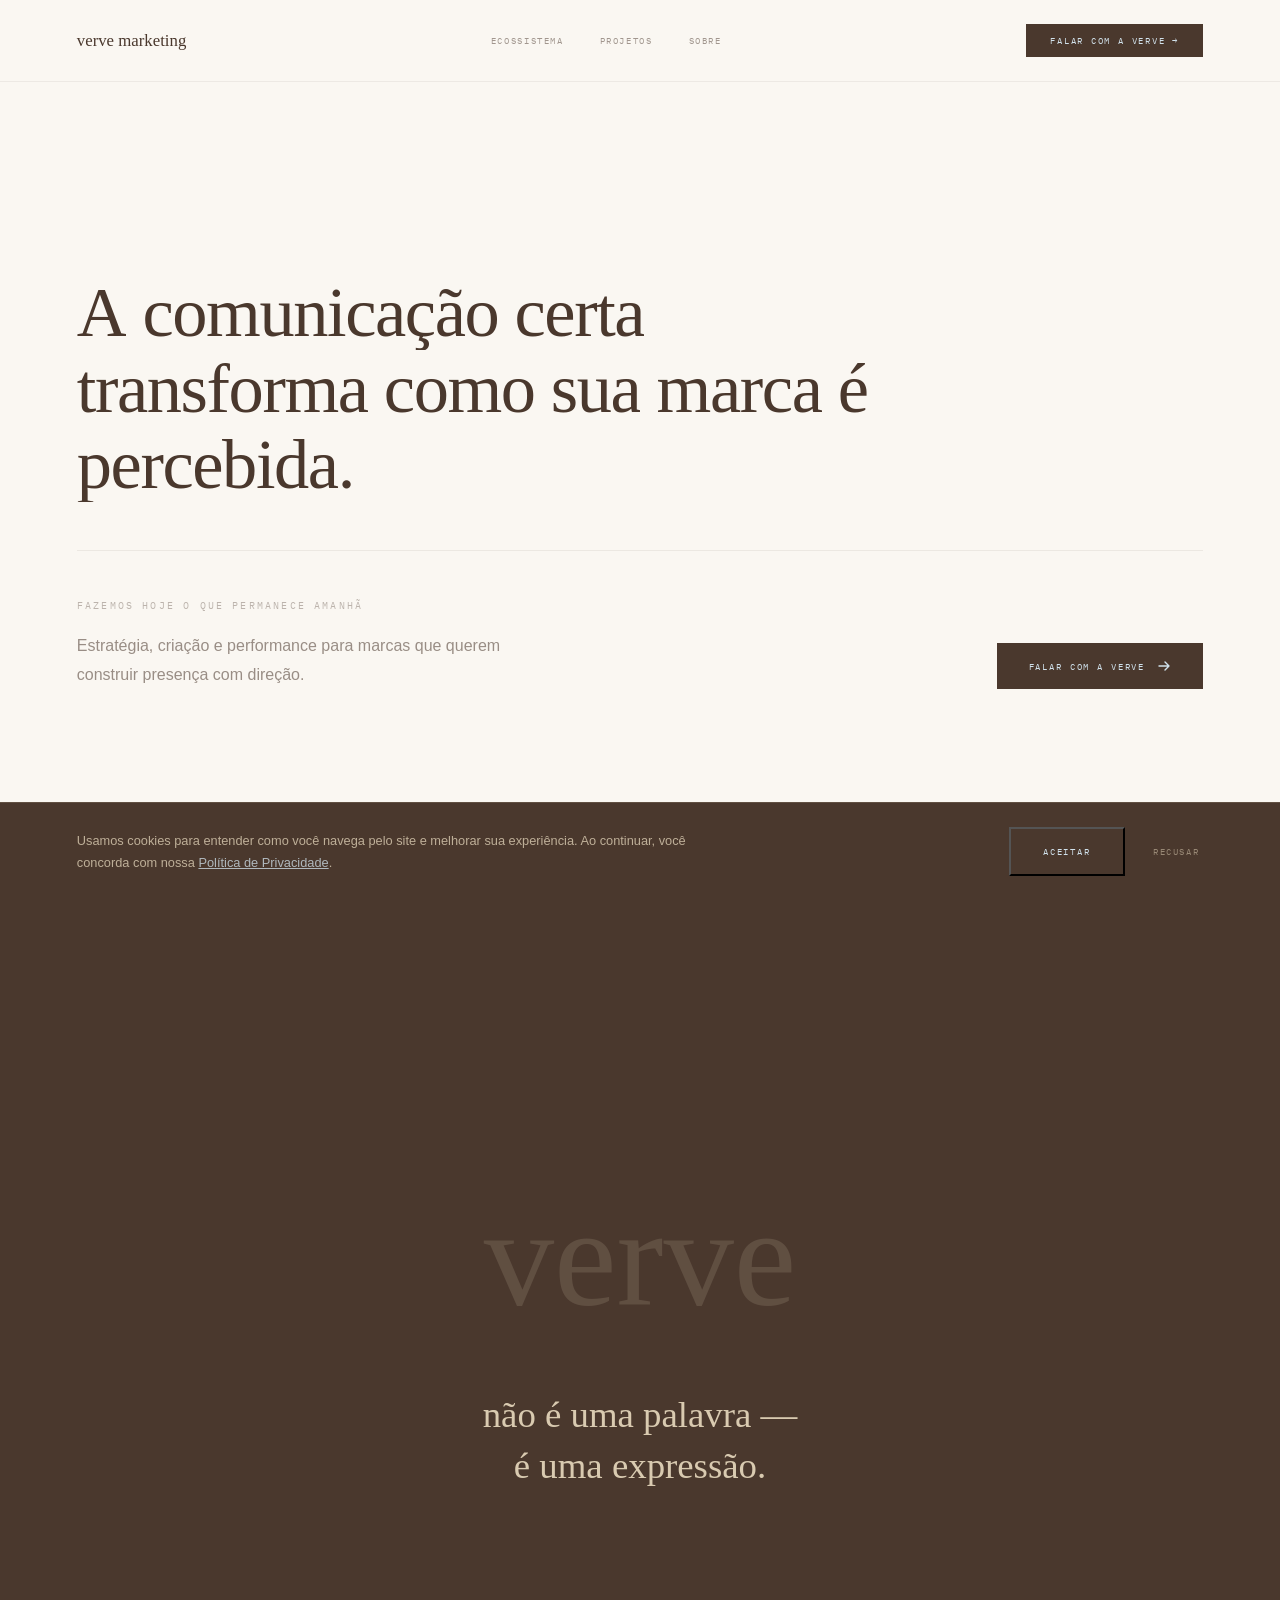
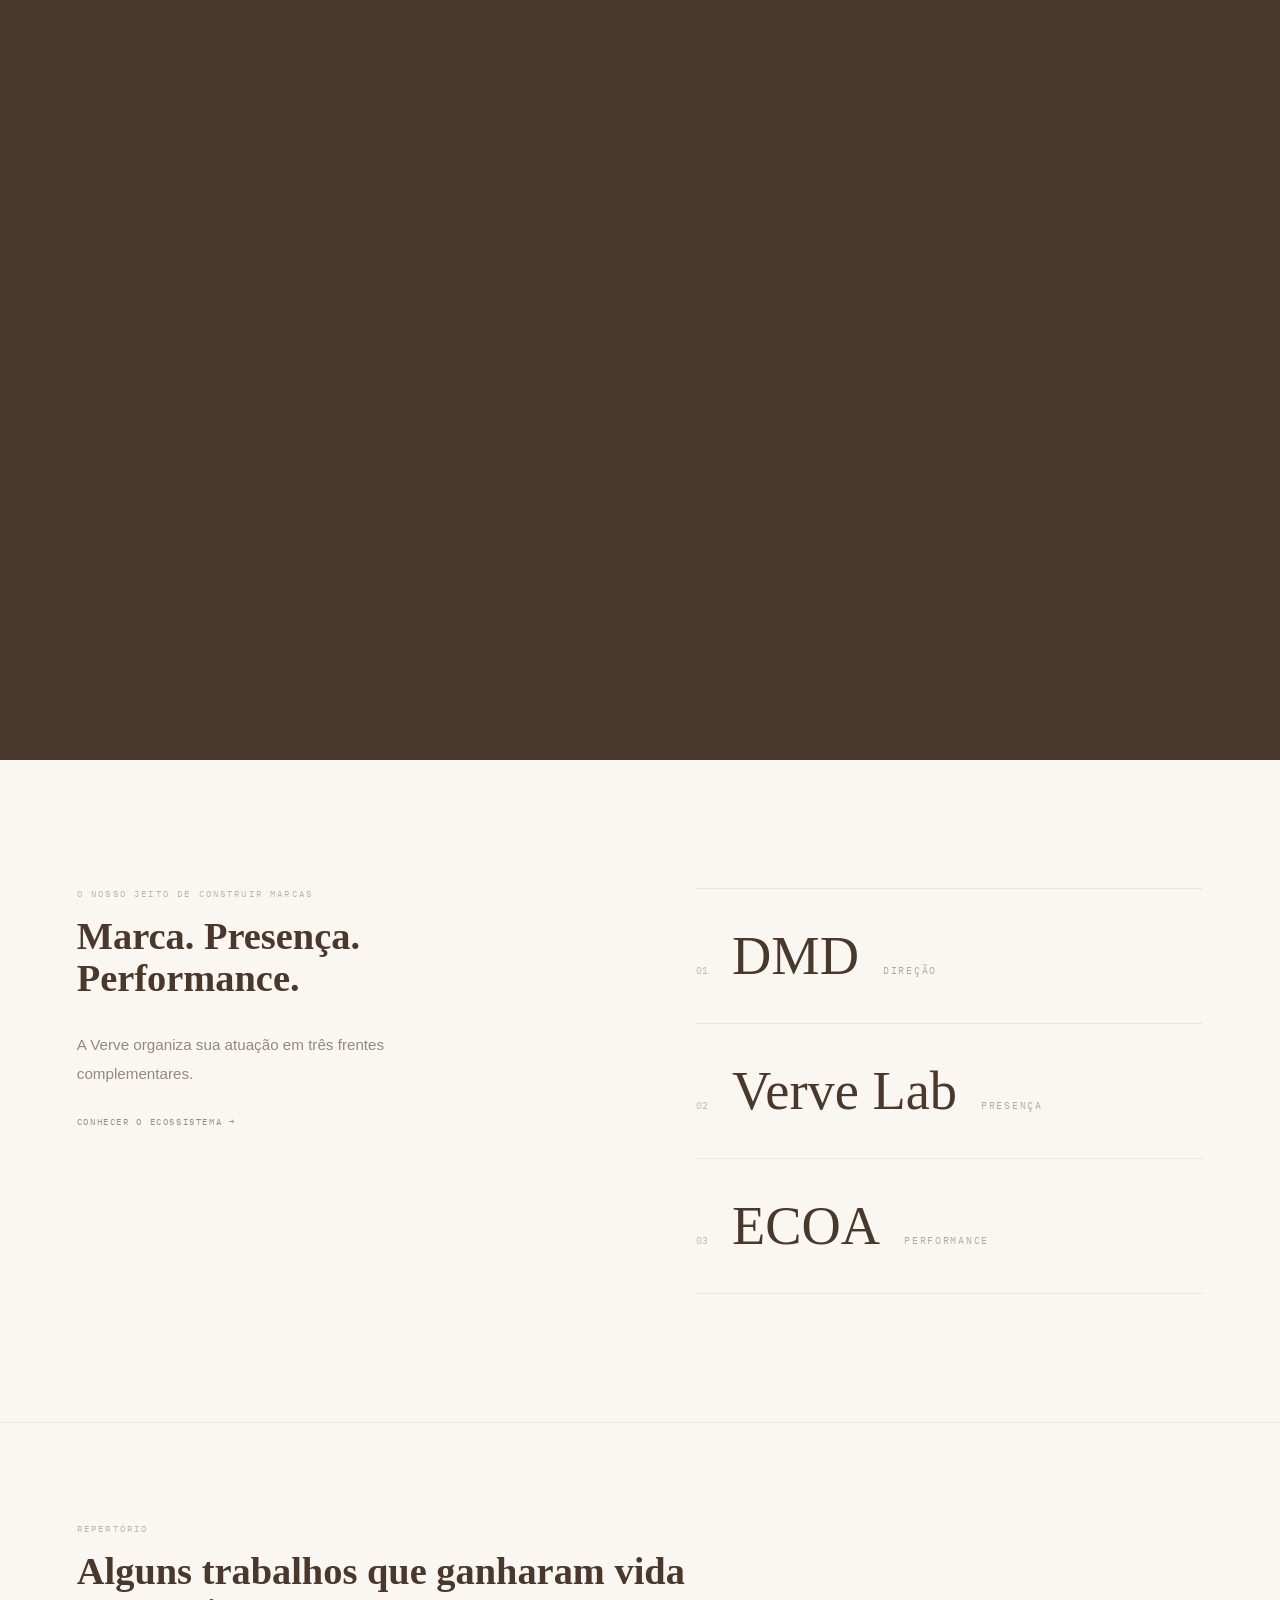
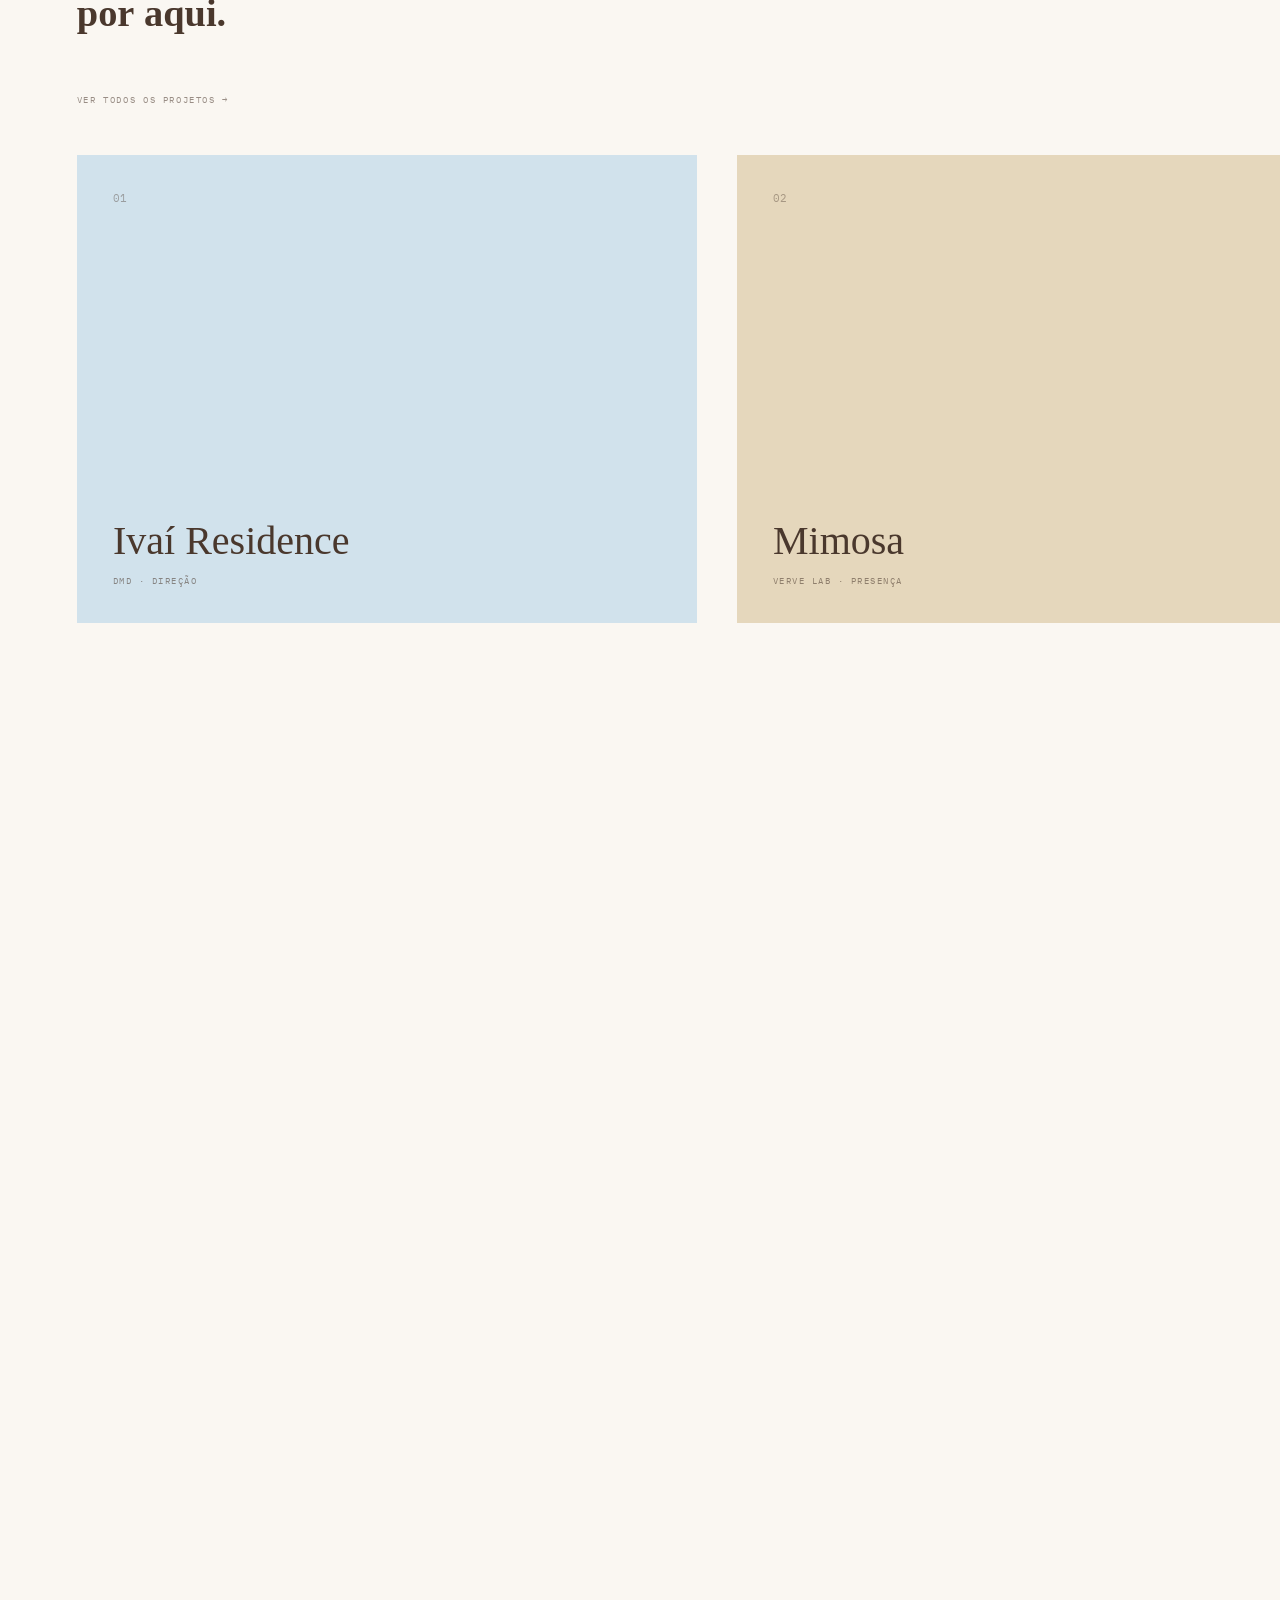
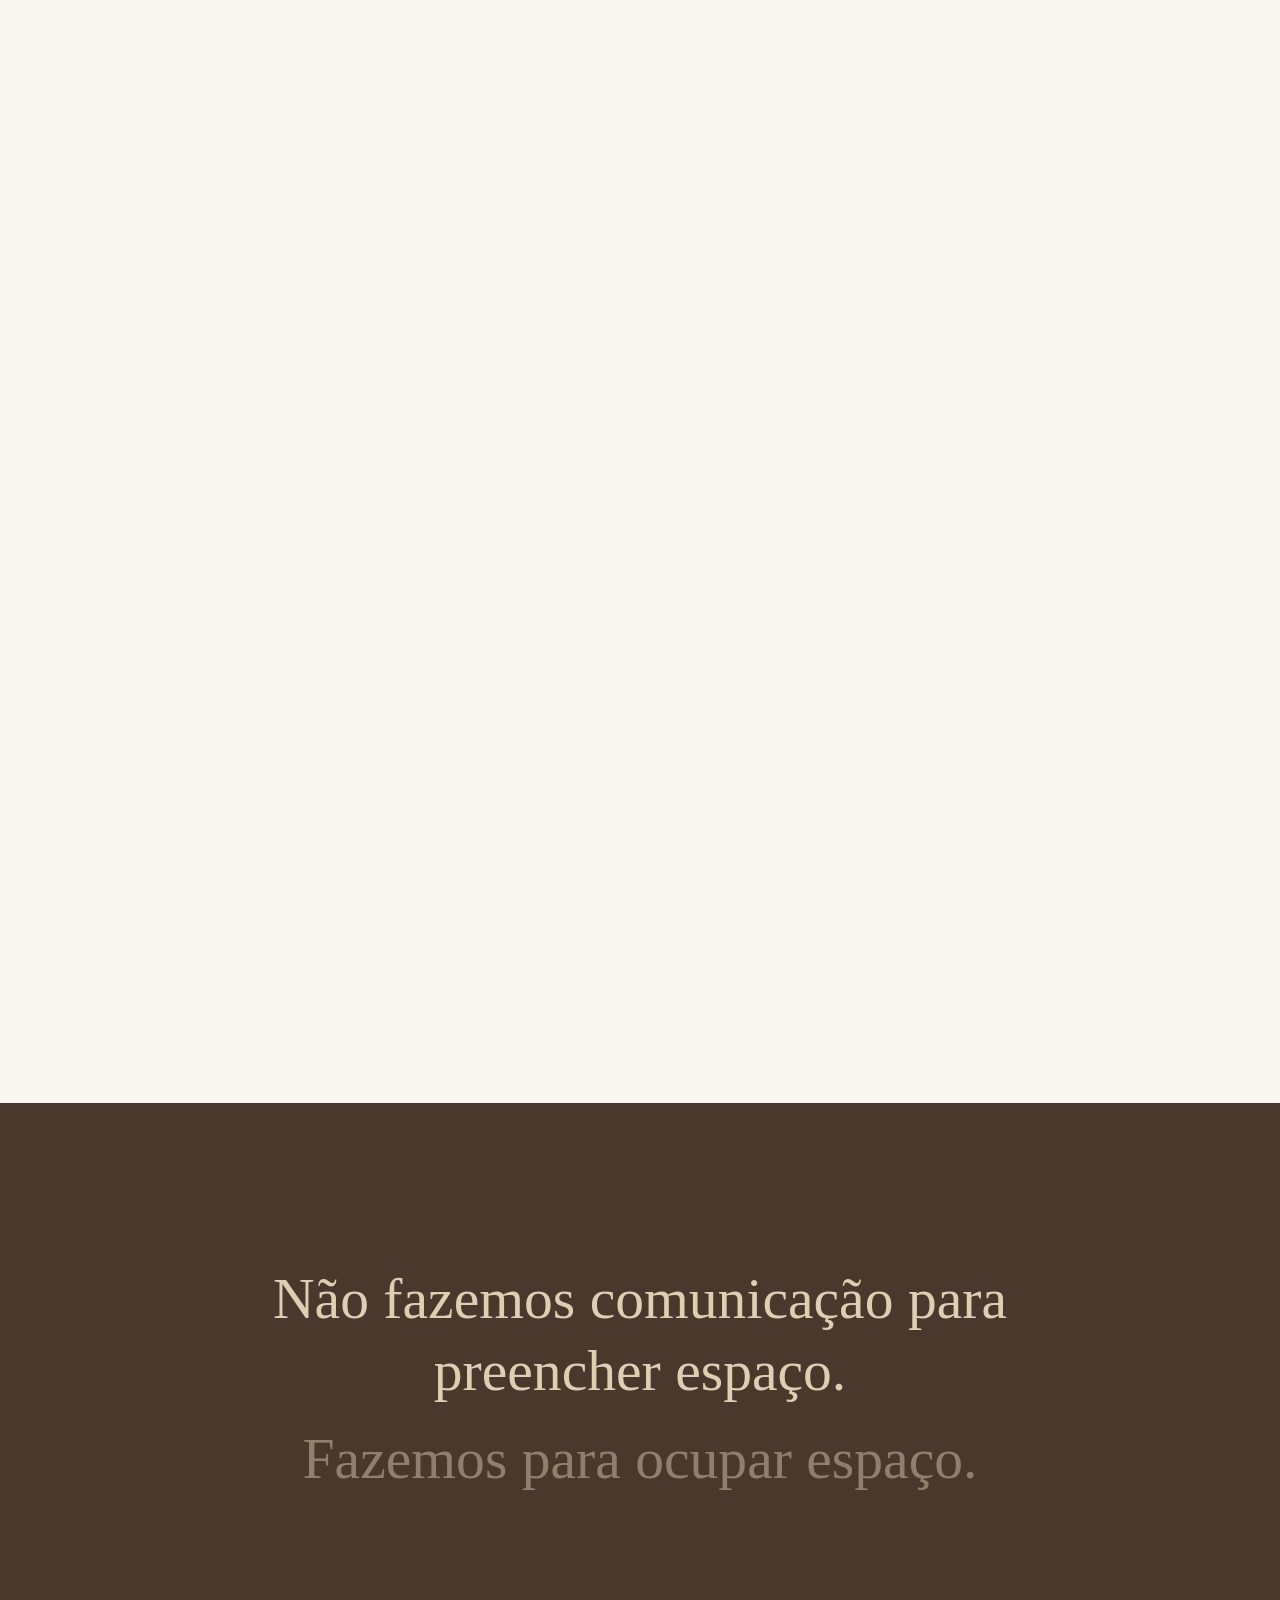
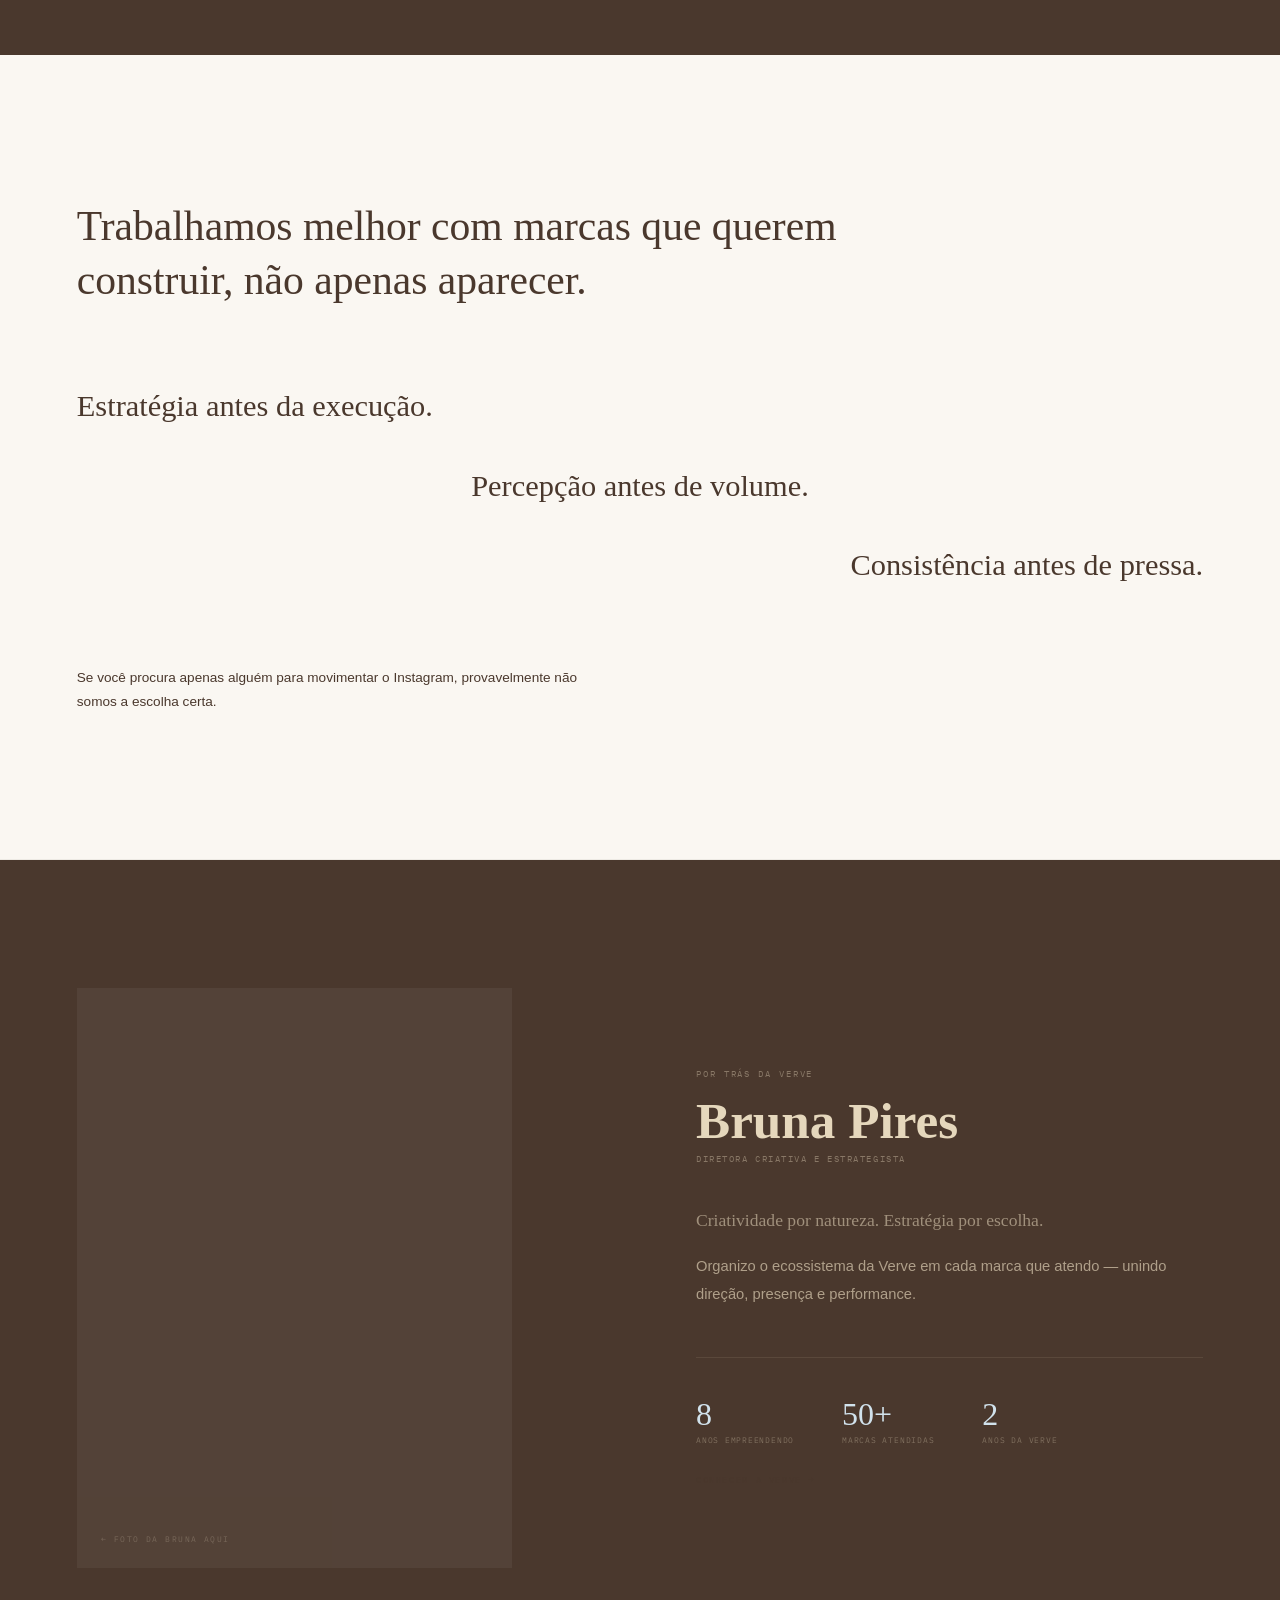
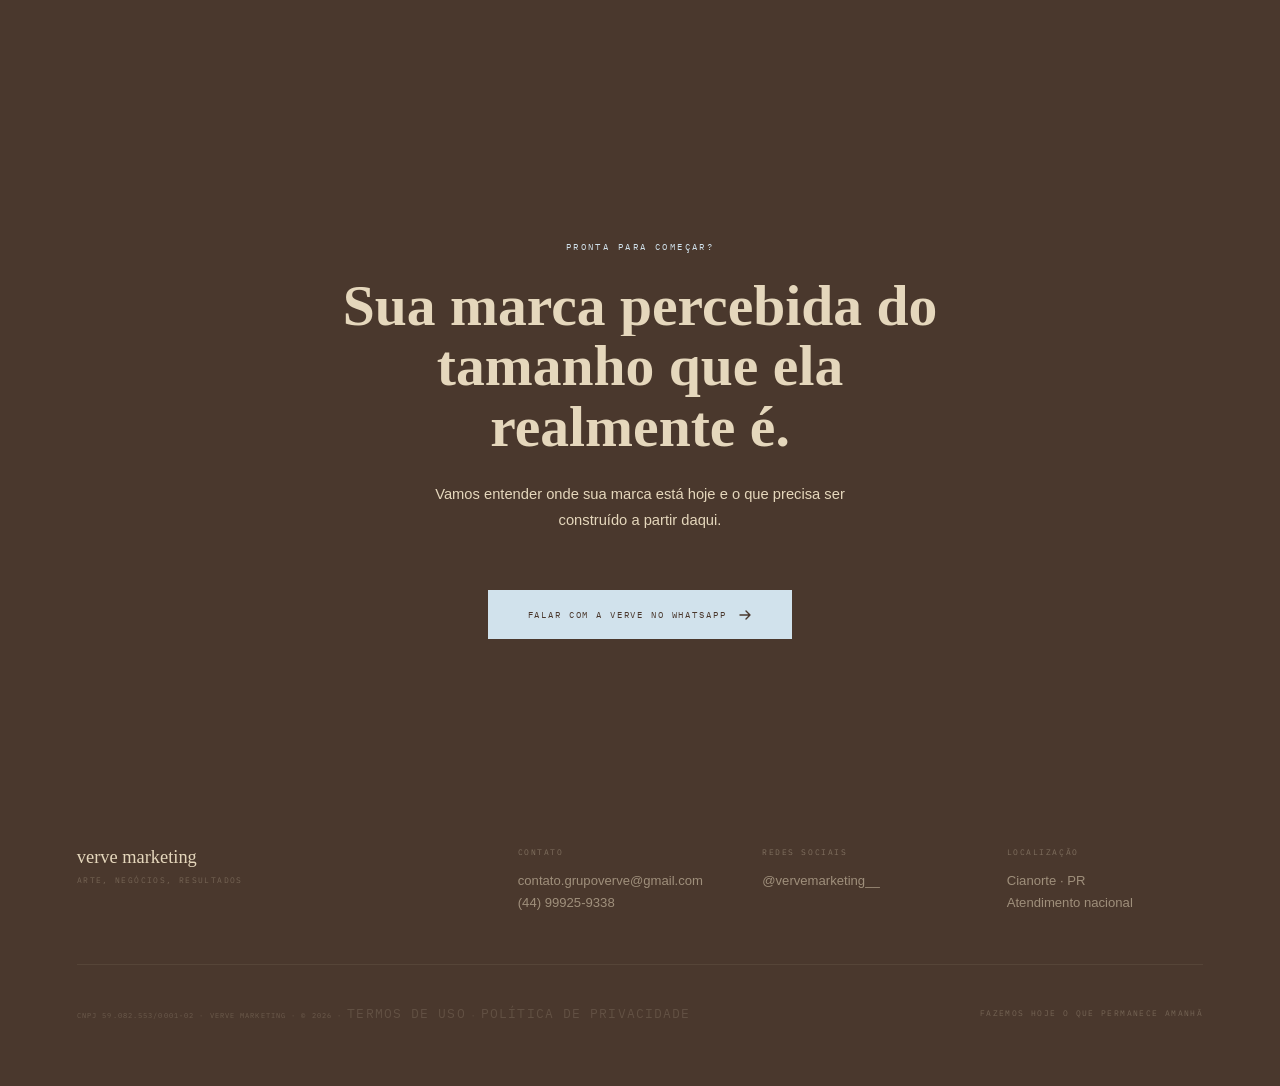
==== index.html @ edb1990b "Reestrutura o site em 4 páginas com experiência mais boutique e dinâmica Divide o site em Home, Ecos" ====
<!DOCTYPE html>
<html lang="pt-BR">
<head>
<!-- Google Tag Manager: carregado por consent.js somente após aceite de cookies (LGPD) -->
<meta charset="UTF-8">
<meta name="viewport" content="width=device-width, initial-scale=1.0">
<title>Verve Marketing</title>
<link href="https://fonts.googleapis.com/css2?family=IBM+Plex+Mono:wght@300;400;500&display=swap" rel="stylesheet">
<link href="https://api.fontshare.com/v2/css?f[]=satoshi@300,400,500,700&display=swap" rel="stylesheet">
<link href="style.css" rel="stylesheet">
</head>
<body>
<!-- Google Tag Manager (noscript) -->
<noscript><iframe src="https://www.googletagmanager.com/ns.html?id=GTM-P6P5BT8S"
height="0" width="0" style="display:none;visibility:hidden"></iframe></noscript>
<!-- End Google Tag Manager (noscript) -->

<!-- NAV -->
<nav>
  <a href="index.html" class="nav-marca">verve marketing</a>
  <div class="nav-links ibm">
    <a href="ecossistema.html" class="nav-link">Ecossistema</a>
    <a href="projetos.html" class="nav-link">Projetos</a>
    <a href="sobre.html" class="nav-link">Sobre</a>
  </div>
  <a href="https://wa.me/5544999259338" class="nav-cta ibm" target="_blank">Falar com a Verve →</a>
  <button class="nav-toggle" aria-label="Abrir menu" onclick="toggleNav()"><span></span><span></span><span></span></button>
</nav>
<div class="nav-mobile" id="navMobile">
  <a href="index.html" class="nav-mobile-link qa" style="opacity:1">Verve</a>
  <a href="ecossistema.html" class="nav-mobile-link qa">Ecossistema</a>
  <a href="projetos.html" class="nav-mobile-link qa">Projetos</a>
  <a href="sobre.html" class="nav-mobile-link qa">Sobre</a>
  <a href="https://wa.me/5544999259338" class="btn ibm" target="_blank">Falar com a Verve</a>
</div>

<!-- HERO -->
<section class="hero">
  <h1 class="hero-headline qa split-reveal">A comunicação certa transforma como sua marca é percebida.</h1>
  <div class="hero-bottom">
    <div class="reveal">
      <p class="hero-tagline ibm">Fazemos hoje o que permanece amanhã</p>
      <p class="hero-sub">Estratégia, criação e performance para marcas que querem construir presença com direção.</p>
    </div>
    <div class="hero-actions reveal">
      <a href="https://wa.me/5544999259338" class="btn ibm" target="_blank">
        Falar com a Verve
        <svg width="14" height="14" viewBox="0 0 14 14" fill="none"><path d="M2 7h10M8 3l4 4-4 4" stroke="currentColor" stroke-width="1.4" stroke-linecap="round" stroke-linejoin="round"/></svg>
      </a>
    </div>
  </div>
</section>

<!-- MANIFESTO -->
<section class="manifesto-scroll" id="manifestoScroll">
  <div class="manifesto-sticky">
    <p class="manifesto-verve qa">verve</p>
    <div class="manifesto-fases">
      <p class="manifesto-fase ativa">não é uma palavra —<br>é uma expressão.</p>
      <p class="manifesto-fase">de vivacidade e movimento.</p>
      <p class="manifesto-fase">de intenção e percepção.</p>
      <p class="manifesto-fase">é isso que trazemos para cada marca que atendemos.</p>
    </div>
  </div>
</section>

<!-- ECOSSISTEMA (resumido, interativo) -->
<section class="verve" id="ecossistema">
  <div class="reveal">
    <p class="sec-eyebrow ibm">O nosso jeito de construir marcas</p>
    <h2 class="sec-titulo qa split-reveal">Marca. Presença. Performance.</h2>
    <p class="verve-frase">A Verve organiza sua atuação em três frentes complementares.</p>
    <a href="ecossistema.html" class="link-mais ibm">Conhecer o ecossistema →</a>
  </div>

  <div class="eco-grande reveal-stagger">
    <a href="ecossistema.html#dmd" class="eco-grande-item">
      <span class="eco-grande-top">
        <span class="eco-grande-n ibm">01</span>
        <span class="eco-grande-nome qa">DMD</span>
        <span class="eco-grande-conceito ibm">Direção</span>
      </span>
      <p class="eco-grande-desc">Define a direção da marca.</p>
    </a>
    <a href="ecossistema.html#lab" class="eco-grande-item">
      <span class="eco-grande-top">
        <span class="eco-grande-n ibm">02</span>
        <span class="eco-grande-nome qa">Verve Lab</span>
        <span class="eco-grande-conceito ibm">Presença</span>
      </span>
      <p class="eco-grande-desc">Mantém a comunicação em movimento.</p>
    </a>
    <a href="ecossistema.html#ecoa" class="eco-grande-item">
      <span class="eco-grande-top">
        <span class="eco-grande-n ibm">03</span>
        <span class="eco-grande-nome qa">ECOA</span>
        <span class="eco-grande-conceito ibm">Performance</span>
      </span>
      <p class="eco-grande-desc">Transforma oferta em comunicação e performance.</p>
    </a>
  </div>
</section>

<!-- PROJETOS SELECIONADOS -->
<section class="projetos-hscroll" id="projetosHscroll">
  <div class="projetos-hsticky">
    <div class="projetos-hlabel reveal">
      <p class="sec-eyebrow ibm">Repertório</p>
      <h2 class="sec-titulo qa split-reveal">Alguns trabalhos que ganharam vida por aqui.</h2>
      <a href="projetos.html" class="link-mais ibm">Ver todos os projetos →</a>
    </div>
    <div class="projetos-htrack" id="projetosHtrack">
      <a href="projetos.html#ivai" class="projetos-hpanel" style="background:var(--azul)">
        <span class="projetos-hnum ibm">01</span>
        <span class="projetos-hnome qa">Ivaí Residence</span>
        <span class="projetos-hlinha ibm">DMD · Direção</span>
      </a>
      <a href="projetos.html#mimosa" class="projetos-hpanel" style="background:var(--bege)">
        <span class="projetos-hnum ibm">02</span>
        <span class="projetos-hnome qa">Mimosa</span>
        <span class="projetos-hlinha ibm">Verve Lab · Presença</span>
      </a>
      <a href="projetos.html#milani" class="projetos-hpanel" style="background:var(--azul)">
        <span class="projetos-hnum ibm">03</span>
        <span class="projetos-hnome qa">Milani &amp; Moro</span>
        <span class="projetos-hlinha ibm">ECOA · Performance</span>
      </a>
    </div>
  </div>
</section>

<!-- QUEBRA DE RITMO -->
<section class="quebra">
  <p class="quebra-linha forte qa split-reveal">Não fazemos comunicação para preencher espaço.</p>
  <p class="quebra-linha fraca qa reveal" style="transition-delay:0.35s">Fazemos para ocupar espaço.</p>
</section>

<!-- PARA QUEM É -->
<section class="paraquem-editorial">
  <p class="paraquem-principal qa split-reveal">Trabalhamos melhor com marcas que querem construir, não apenas aparecer.</p>
  <div class="paraquem-pensamentos reveal-stagger">
    <p class="paraquem-pensamento">Estratégia antes da execução.</p>
    <p class="paraquem-pensamento">Percepção antes de volume.</p>
    <p class="paraquem-pensamento">Consistência antes de pressa.</p>
  </div>
  <p class="paraquem-ressalva reveal">Se você procura apenas alguém para movimentar o Instagram, provavelmente não somos a escolha certa.</p>
</section>

<!-- SOBRE (teaser) -->
<section class="bruna" id="sobre">
  <div class="bruna-img reveal">
    <!-- Substitua por: <img src="foto-bruna.jpg" style="width:100%;height:100%;object-fit:cover;display:block"> -->
    <div class="bruna-img-inner">
      <p class="bruna-img-label ibm">← foto da Bruna aqui</p>
    </div>
  </div>
  <div class="reveal">
    <p class="bruna-eyebrow ibm">Por trás da Verve</p>
    <h2 class="bruna-nome qa">Bruna Pires</h2>
    <p class="bruna-cargo ibm">Diretora criativa e estrategista</p>
    <div class="bruna-texto">
      <p class="qa" style="font-size:1.1rem;opacity:0.85;margin-bottom:1rem">Criatividade por natureza. Estratégia por escolha.</p>
      <p>Organizo o ecossistema da Verve em cada marca que atendo — unindo direção, presença e performance.</p>
    </div>
    <div class="bruna-stats">
      <div><p class="stat-n qa">8</p><p class="stat-l ibm">anos empreendendo</p></div>
      <div><p class="stat-n qa">50+</p><p class="stat-l ibm">marcas atendidas</p></div>
      <div><p class="stat-n qa">2</p><p class="stat-l ibm">anos da Verve</p></div>
    </div>
    <a href="sobre.html" class="link-mais ibm">Conhecer a Verve →</a>
  </div>
</section>

<!-- CTA -->
<section class="cta">
  <p class="cta-eyebrow ibm reveal">Pronta para começar?</p>
  <h2 class="cta-titulo qa split-reveal">Sua marca percebida do tamanho que ela realmente é.</h2>
  <p class="cta-sub reveal">Vamos entender onde sua marca está hoje e o que precisa ser construído a partir daqui.</p>
  <a href="https://wa.me/5544999259338" class="btn-light ibm reveal" target="_blank">
    Falar com a Verve no WhatsApp
    <svg width="14" height="14" viewBox="0 0 14 14" fill="none"><path d="M2 7h10M8 3l4 4-4 4" stroke="currentColor" stroke-width="1.4" stroke-linecap="round" stroke-linejoin="round"/></svg>
  </a>
</section>

<!-- FOOTER -->
<footer>
  <div class="footer-top">
    <div>
      <p class="footer-marca-nome qa">verve marketing</p>
      <p class="footer-tagline ibm">Arte, negócios, resultados</p>
    </div>
    <div>
      <p class="footer-col-titulo ibm">Contato</p>
      <a href="mailto:contato.grupoverve@gmail.com" class="footer-link">contato.grupoverve@gmail.com</a>
      <a href="https://wa.me/5544999259338" class="footer-link" target="_blank">(44) 99925-9338</a>
    </div>
    <div>
      <p class="footer-col-titulo ibm">Redes sociais</p>
      <a href="https://instagram.com/vervemarketing__" class="footer-link" target="_blank">@vervemarketing__</a>
    </div>
    <div>
      <p class="footer-col-titulo ibm">Localização</p>
      <p class="footer-link" style="cursor:default">Cianorte · PR</p>
      <p class="footer-link" style="cursor:default">Atendimento nacional</p>
    </div>
  </div>
  <div class="footer-bottom">
    <p class="footer-cnpj ibm">CNPJ 59.082.553/0001-02 · Verve Marketing · © 2026 · <a href="termos.html" class="footer-link" style="display:inline;opacity:0.7">Termos de Uso</a> · <a href="privacidade.html" class="footer-link" style="display:inline;opacity:0.7">Política de Privacidade</a></p>
    <p class="footer-tagline ibm">Fazemos hoje o que permanece amanhã</p>
  </div>
</footer>

<!-- LGPD: banner de cookies -->
<div class="cookie-bar" id="cookieBar">
  <p class="cookie-texto">Usamos cookies para entender como você navega pelo site e melhorar sua experiência. Ao continuar, você concorda com nossa <a href="privacidade.html">Política de Privacidade</a>.</p>
  <div class="cookie-acoes">
    <button class="btn ibm" onclick="verveAceitarCookies()">Aceitar</button>
    <button class="cookie-recusar ibm" onclick="verveRecusarCookies()">Recusar</button>
  </div>
</div>

<script src="main.js"></script>
<script src="consent.js"></script>
</body>
</html>
---- style.css ----
@font-face {
  font-family: 'Qasbyne';
  src: url('Qasbyne.otf') format('opentype');
  font-weight: 400;
}

:root {
  --marrom: #4A382D;
  --vinho:  #550B18;
  --azul:   #D1E2EC;
  --bege:   #E5D7BC;
  --off:    #FAF7F2;
}

*, *::before, *::after { margin:0; padding:0; box-sizing:border-box; }
html { scroll-behavior:smooth; }
body { background:var(--off); font-family:'Satoshi',sans-serif; color:var(--marrom); overflow-x:hidden; }
.qa  { font-family:'Qasbyne','Georgia',serif; }
.ibm { font-family:'IBM Plex Mono',monospace; }

/* ── NAV ── */
nav {
  position:fixed; top:0; left:0; right:0; z-index:100;
  padding:1.5rem 6vw;
  display:flex; justify-content:space-between; align-items:center;
  background:rgba(250,247,242,0.96);
  backdrop-filter:blur(12px);
  border-bottom:1px solid rgba(74,56,45,0.07);
}
.nav-marca { font-family:'Qasbyne','Georgia',serif; font-size:1.05rem; color:var(--marrom); text-decoration:none; }
.nav-cta {
  font-family:'IBM Plex Mono',monospace; font-size:0.56rem;
  letter-spacing:0.2em; text-transform:uppercase;
  color:var(--azul); background:var(--marrom);
  padding:0.7rem 1.5rem; text-decoration:none; transition:opacity 0.2s;
}
.nav-cta:hover { opacity:0.85; }

/* ── NAV · LINKS PRINCIPAIS ── */
.nav-links { display:flex; align-items:center; gap:2.25rem; }
.nav-link {
  font-family:'IBM Plex Mono',monospace; font-size:0.56rem;
  letter-spacing:0.18em; text-transform:uppercase;
  color:var(--marrom); opacity:0.5; text-decoration:none;
  transition:opacity 0.2s;
}
.nav-link:hover, .nav-link.ativo { opacity:1; }

/* ── NAV · MENU MOBILE ── */
.nav-toggle {
  display:none; background:none; border:none; cursor:pointer;
  width:28px; height:20px; padding:0;
  flex-direction:column; justify-content:space-between;
}
.nav-toggle span { display:block; height:1.5px; width:100%; background:var(--marrom); transition:transform 0.3s ease, opacity 0.3s ease; }
.nav-toggle.aberto span:nth-child(1) { transform:translateY(9px) rotate(45deg); }
.nav-toggle.aberto span:nth-child(2) { opacity:0; }
.nav-toggle.aberto span:nth-child(3) { transform:translateY(-9px) rotate(-45deg); }

.nav-mobile {
  position:fixed; inset:0; z-index:150;
  background:var(--off);
  display:flex; flex-direction:column; justify-content:center;
  padding:0 6vw; gap:1.75rem;
  transform:translateY(-100%);
  transition:transform 0.4s ease;
}
.nav-mobile.aberto { transform:translateY(0); }
.nav-mobile-link {
  font-family:'Qasbyne','Georgia',serif; font-size:2rem;
  color:var(--marrom); text-decoration:none; opacity:0.85;
}
.nav-mobile-link:hover { opacity:1; }
.nav-mobile .btn { align-self:flex-start; margin-top:1rem; }

@media (prefers-reduced-motion: reduce) {
  .nav-mobile { transition:none; }
  .nav-toggle span { transition:none; }
}

/* ── LINK "SAIBA MAIS" ── */
.link-mais {
  display:inline-flex; align-items:center; gap:0.5rem;
  font-family:'IBM Plex Mono',monospace; font-size:0.56rem;
  letter-spacing:0.18em; text-transform:uppercase;
  color:var(--marrom); opacity:0.55; text-decoration:none;
  margin-top:1.75rem; transition:opacity 0.2s, transform 0.2s;
}
.link-mais:hover { opacity:1; transform:translateX(4px); }

/* ── MARQUEE (faixa de movimento contínuo) ── */
.marquee {
  overflow:hidden; white-space:nowrap;
  padding:1.35rem 0;
  border-bottom:1px solid rgba(74,56,45,0.07);
  background:var(--off);
}
.marquee-track {
  display:inline-flex; width:max-content;
  animation:marquee-scroll 28s linear infinite;
}
.marquee-track span {
  font-family:'IBM Plex Mono',monospace; font-size:0.66rem;
  letter-spacing:0.2em; text-transform:uppercase;
  color:var(--marrom); opacity:0.32;
  display:inline-flex; align-items:center; gap:1.75rem;
  padding:0 1.75rem;
}
.marquee-track span::after { content:'—'; opacity:0.55; }
@keyframes marquee-scroll {
  from { transform:translateX(0); }
  to { transform:translateX(-50%); }
}
.marquee:hover .marquee-track { animation-play-state:paused; }

/* ── TÍTULOS · REVEAL POR PALAVRA ── */
.split-word { display:inline-block; overflow:hidden; vertical-align:top; }
.split-word-inner {
  display:inline-block;
  transform:translateY(115%);
  transition:transform 0.85s cubic-bezier(0.19,1,0.22,1);
}
.split-reveal.in-view .split-word-inner { transform:translateY(0); }

/* ── MICROINTERAÇÕES · BOTÕES ── */
.btn, .btn-light {
  transition:opacity 0.25s ease, transform 0.25s ease, box-shadow 0.25s ease;
}
.btn:hover { transform:translateY(-2px); box-shadow:0 12px 28px rgba(74,56,45,0.22); }
.btn-light:hover { transform:translateY(-2px); box-shadow:0 12px 28px rgba(74,56,45,0.16); }

/* ── PARALLAX SUTIL ── */
.parallax { will-change:transform; }

@media (prefers-reduced-motion: reduce) {
  .marquee-track { animation:none; }
  .split-word-inner { transform:none; transition:none; }
  .btn:hover, .btn-light:hover { transform:none; box-shadow:none; }
  .parallax { transform:none !important; }
}
@media (max-width:600px) {
  .marquee-track span { font-size:0.58rem; padding:0 1.1rem; }
}

/* ── PAGE HERO (páginas internas) ── */
.page-hero { padding:11rem 6vw 4rem; border-bottom:1px solid rgba(74,56,45,0.07); }
.page-hero .sec-titulo { margin-bottom:1.25rem; }
.page-hero-sub { font-size:1rem; line-height:1.8; color:var(--marrom); opacity:0.55; max-width:520px; }

/* ── HERO ── */
.hero {
  min-height:100vh;
  padding:11rem 6vw 7rem;
  display:flex; flex-direction:column; justify-content:center;
  border-bottom:1px solid rgba(74,56,45,0.07);
}
.hero-headline {
  font-family:'Qasbyne','Georgia',serif;
  font-size:clamp(2.8rem,5.5vw,5.2rem);
  font-weight:400; color:var(--marrom);
  line-height:1.08; letter-spacing:-0.02em;
  max-width:820px; margin-bottom:3rem;
}
.hero-bottom {
  display:grid; grid-template-columns:1fr 1fr;
  gap:4rem; align-items:end;
  padding-top:3rem;
  border-top:1px solid rgba(74,56,45,0.08);
}
.hero-tagline {
  font-family:'IBM Plex Mono',monospace; font-size:0.62rem;
  letter-spacing:0.22em; text-transform:uppercase;
  color:var(--marrom); opacity:0.35; margin-bottom:1.25rem;
}
.hero-sub {
  font-size:1rem; line-height:1.8;
  color:var(--marrom); opacity:0.55; max-width:460px;
}
.hero-actions { display:flex; flex-direction:column; align-items:flex-end; gap:0.75rem; }
.btn {
  display:inline-flex; align-items:center; gap:0.75rem;
  font-family:'IBM Plex Mono',monospace; font-size:0.58rem;
  letter-spacing:0.2em; text-transform:uppercase;
  color:var(--azul); background:var(--marrom);
  padding:1rem 2rem; text-decoration:none; transition:opacity 0.25s;
  white-space:nowrap;
}
.btn:hover { opacity:0.85; }
.btn svg { transition:transform 0.25s; }
.btn:hover svg { transform:translateX(4px); }

/* ── DEFINIÇÃO VERVE ── */
.definicao {
  background:var(--marrom);
  padding:6rem 6vw;
  display:grid; grid-template-columns:1fr 2fr;
  gap:6rem; align-items:center;
  border-bottom:1px solid rgba(74,56,45,0.07);
}
.def-palavra {
  font-family:'Qasbyne','Georgia',serif;
  font-size:clamp(4rem,8vw,7rem);
  color:var(--bege); opacity:0.12; line-height:1;
}
.def-tipo {
  font-family:'IBM Plex Mono',monospace; font-size:0.56rem;
  letter-spacing:0.22em; text-transform:uppercase;
  color:var(--bege); opacity:0.4; margin-bottom:1.25rem;
}
.def-origem {
  font-family:'IBM Plex Mono',monospace; font-size:0.56rem;
  letter-spacing:0.18em; text-transform:uppercase;
  color:var(--bege); opacity:0.35; margin-bottom:1.5rem;
  font-style:normal;
}
.def-texto {
  font-family:'Qasbyne','Georgia',serif;
  font-size:clamp(1.1rem,1.8vw,1.5rem);
  color:var(--bege); line-height:1.75; opacity:0.88;
}
.def-ancora {
  font-family:'IBM Plex Mono',monospace; font-size:0.6rem;
  letter-spacing:0.22em; text-transform:uppercase;
  color:var(--bege); opacity:0.38; margin-top:2rem;
}

/* ── O QUE É A VERVE + SERVIÇOS ── */
.verve {
  padding:8rem 6vw;
  display:grid; grid-template-columns:1fr 1fr;
  gap:7rem; align-items:start;
  border-bottom:1px solid rgba(74,56,45,0.07);
}
.sec-eyebrow {
  font-family:'IBM Plex Mono',monospace; font-size:0.54rem;
  letter-spacing:0.25em; text-transform:uppercase;
  color:var(--marrom); opacity:0.35; margin-bottom:1rem;
}
.sec-titulo {
  font-family:'Qasbyne','Georgia',serif;
  font-size:clamp(1.8rem,3vw,2.8rem);
  color:var(--marrom); line-height:1.1; margin-bottom:2rem;
}
.verve-frase {
  font-size:0.95rem; line-height:1.85;
  color:var(--marrom); opacity:0.58; max-width:420px;
}
.verve-destaque {
  font-family:'Qasbyne','Georgia',serif;
  font-size:1.05rem; color:var(--marrom);
  line-height:1.7; margin-top:2rem;
  padding-left:1.25rem;
  border-left:2px solid var(--marrom);
  opacity:0.7;
}

/* Serviços grid */
.serv-eyebrow {
  font-family:'IBM Plex Mono',monospace; font-size:0.54rem;
  letter-spacing:0.25em; text-transform:uppercase;
  color:var(--marrom); opacity:0.35; margin-bottom:1.5rem;
}
.serv-grid {
  display:grid; grid-template-columns:1fr 1fr; gap:2px;
}
.serv-card {
  background:rgba(74,56,45,0.03);
  border:0.5px solid rgba(74,56,45,0.08);
  padding:1.5rem;
}
.serv-card-full { grid-column:1/-1; }
.serv-n {
  font-family:'IBM Plex Mono',monospace; font-size:0.5rem;
  color:var(--marrom); opacity:0.2; margin-bottom:0.5rem;
}
.serv-nome {
  font-family:'Qasbyne','Georgia',serif;
  font-size:1rem; color:var(--marrom); margin-bottom:0.3rem;
}
.serv-desc {
  font-size:0.78rem; line-height:1.65;
  color:var(--marrom); opacity:0.48; margin-top:0.35rem;
}
.serv-fn {
  font-family:'IBM Plex Mono',monospace; font-size:0.48rem;
  letter-spacing:0.12em; text-transform:uppercase;
  color:var(--marrom); opacity:0.35; margin-top:0.25rem;
}


/* Serviços acordeão */
.serv-acordeao { display:flex; flex-direction:column; }
.serv-acc-item { border-bottom:0.5px solid rgba(74,56,45,0.08); }
.serv-acc-item:first-child { border-top:0.5px solid rgba(74,56,45,0.08); }
.serv-acc-btn {
  width:100%; background:none; border:none;
  padding:1.25rem 0;
  display:flex; justify-content:space-between; align-items:center;
  cursor:pointer; text-align:left;
  font-family:'Qasbyne','Georgia',serif;
  font-size:1rem; color:var(--marrom); transition:opacity 0.2s;
}
.serv-acc-btn:hover { opacity:0.7; }
.serv-acc-n { font-family:'IBM Plex Mono',monospace; font-size:0.5rem; color:var(--marrom); opacity:0.25; margin-right:0.75rem; }
.serv-acc-fn { font-family:'IBM Plex Mono',monospace; font-size:0.5rem; letter-spacing:0.12em; text-transform:uppercase; color:var(--marrom); opacity:0.35; display:flex; align-items:center; gap:0.5rem; flex-shrink:0; margin-left:1rem; }
.serv-acc-icon { font-size:1rem; color:var(--marrom); opacity:0.4; transition:transform 0.3s; font-style:normal; }
.serv-acc-item.aberto .serv-acc-icon { transform:rotate(45deg); opacity:1; }
.serv-acc-resp {
  max-height:0; overflow:hidden;
  transition:max-height 0.3s ease, padding 0.3s ease;
  font-size:0.82rem; line-height:1.75;
  color:var(--marrom); opacity:0.5; padding-bottom:0;
}
.serv-acc-item.aberto .serv-acc-resp { max-height:200px; padding-bottom:1.25rem; }

/* ── PARA QUEM ── */
.paraquem {
  background:var(--azul);
  padding:8rem 6vw;
  border-bottom:1px solid rgba(74,56,45,0.07);
}
.paraquem-grid {
  display:grid; grid-template-columns:1fr 1fr; gap:5rem;
}
.col-label {
  font-family:'IBM Plex Mono',monospace; font-size:0.54rem;
  letter-spacing:0.22em; text-transform:uppercase;
  color:var(--marrom); margin-bottom:2rem;
}
.col-sim .col-label { opacity:0.65; }
.col-nao .col-label { opacity:0.38; }
.pq-item {
  display:flex; align-items:flex-start; gap:0.85rem;
  padding:1.1rem 0;
  border-bottom:0.5px solid rgba(74,56,45,0.08);
  font-size:0.9rem; line-height:1.65; color:var(--marrom);
}
.pq-item:last-child { border-bottom:none; }
.col-sim .pq-item { opacity:0.82; }
.col-nao .pq-item { opacity:0.35; }
.pq-icon { flex-shrink:0; margin-top:2px; color:var(--marrom); }

/* ── DEPOIMENTOS ── */
.depoimentos {
  padding:8rem 6vw;
  border-bottom:1px solid rgba(74,56,45,0.07);
}
.depo-header { margin-bottom:4rem; }
.depo-grid {
  display:grid; grid-template-columns:repeat(3,1fr); gap:2px;
}
.depo-card {
  border:0.5px solid rgba(74,56,45,0.08);
  padding:1.5rem; background:var(--off);
}
.depo-texto {
  font-family:'Qasbyne','Georgia',serif;
  font-size:0.88rem;
  color:var(--marrom); line-height:1.65;
  margin-bottom:1rem; opacity:0.72;
}
.depo-autor {
  font-family:'IBM Plex Mono',monospace; font-size:0.54rem;
  letter-spacing:0.15em; text-transform:uppercase;
  color:var(--marrom); opacity:0.5;
}
.depo-cargo { font-size:0.78rem; color:var(--marrom); opacity:0.35; margin-top:0.2rem; }

/* ── BRUNA ── */
.bruna {
  background:var(--marrom);
  padding:8rem 6vw;
  display:grid; grid-template-columns:1fr 1fr;
  gap:7rem; align-items:center;
  border-bottom:1px solid rgba(74,56,45,0.07);
}
.bruna-img {
  aspect-ratio:3/4; max-height:580px;
  background:rgba(250,247,242,0.05);
  overflow:hidden; position:relative;
}
.bruna-img-inner { width:100%; height:100%; display:flex; align-items:flex-end; padding:1.5rem; }
.bruna-img-label { font-family:'IBM Plex Mono',monospace; font-size:0.5rem; letter-spacing:0.18em; text-transform:uppercase; color:var(--bege); opacity:0.25; }
.bruna-eyebrow { font-family:'IBM Plex Mono',monospace; font-size:0.54rem; letter-spacing:0.22em; text-transform:uppercase; color:var(--bege); opacity:0.4; margin-bottom:1rem; }
.bruna-nome { font-family:'Qasbyne','Georgia',serif; font-size:clamp(2.2rem,4vw,3.5rem); color:var(--bege); line-height:1; margin-bottom:0.4rem; }
.bruna-cargo { font-family:'IBM Plex Mono',monospace; font-size:0.54rem; letter-spacing:0.18em; text-transform:uppercase; color:var(--bege); opacity:0.4; margin-bottom:2.5rem; }
.bruna-texto { font-size:0.92rem; line-height:1.9; color:var(--bege); opacity:0.65; }
.bruna-texto p { margin-bottom:1.25rem; }
.bruna-texto p:last-child { margin-bottom:0; }
.bruna-stats { display:flex; gap:3rem; margin-top:3rem; padding-top:2.5rem; border-top:0.5px solid rgba(228,215,188,0.1); flex-wrap:wrap; }
.stat-n { font-family:'Qasbyne','Georgia',serif; font-size:2rem; color:var(--azul); line-height:1; margin-bottom:0.3rem; }
.stat-l { font-family:'IBM Plex Mono',monospace; font-size:0.48rem; letter-spacing:0.1em; text-transform:uppercase; color:var(--bege); opacity:0.35; line-height:1.5; }

/* ── FAQ ── */
.faq { padding:8rem 6vw; border-bottom:1px solid rgba(74,56,45,0.07); }
.faq-lista { margin-top:3.5rem; }
.faq-item { border-bottom:0.5px solid rgba(74,56,45,0.08); }
.faq-item:first-child { border-top:0.5px solid rgba(74,56,45,0.08); }
.faq-btn {
  width:100%; background:none; border:none;
  padding:1.75rem 0;
  display:flex; justify-content:space-between; align-items:center;
  cursor:pointer; text-align:left;
  font-family:'Qasbyne','Georgia',serif;
  font-size:1.05rem; color:var(--marrom); transition:opacity 0.2s;
}
.faq-btn:hover { opacity:0.7; }
.faq-icon { font-size:1.4rem; color:var(--marrom); opacity:0.4; transition:transform 0.3s; flex-shrink:0; margin-left:1.5rem; font-style:normal; }
.faq-item.aberto .faq-icon { transform:rotate(45deg); opacity:1; }
.faq-resp {
  max-height:0; overflow:hidden;
  transition:max-height 0.35s ease, padding 0.35s ease;
  font-size:0.88rem; line-height:1.82;
  color:var(--marrom); opacity:0.55; padding-bottom:0;
}
.faq-item.aberto .faq-resp { max-height:300px; padding-bottom:2rem; }

/* ── CTA ── */
.cta {
  background:var(--marrom);
  padding:9rem 6vw;
  text-align:center;
}
.cta-eyebrow { font-family:'IBM Plex Mono',monospace; font-size:0.54rem; letter-spacing:0.28em; text-transform:uppercase; color:var(--azul); opacity:0.5; margin-bottom:1.5rem; }
.cta-titulo { font-family:'Qasbyne','Georgia',serif; font-size:clamp(2rem,4.5vw,4rem); color:var(--bege); line-height:1.05; max-width:640px; margin:0 auto 1.5rem; }
.cta-sub { font-size:0.92rem; color:var(--bege); opacity:0.42; max-width:420px; margin:0 auto 3.5rem; line-height:1.8; }
.btn-light {
  display:inline-flex; align-items:center; gap:0.75rem;
  font-family:'IBM Plex Mono',monospace; font-size:0.58rem;
  letter-spacing:0.2em; text-transform:uppercase;
  color:var(--marrom); background:var(--azul);
  padding:1.1rem 2.5rem; text-decoration:none; transition:opacity 0.25s;
}
.btn-light:hover { opacity:0.85; }

/* ── FOOTER ── */
footer { background:var(--marrom); padding:4rem 6vw; }
.footer-top {
  display:grid; grid-template-columns:2fr 1fr 1fr 1fr;
  gap:3rem; padding-bottom:3rem;
  border-bottom:0.5px solid rgba(228,215,188,0.08);
}
.footer-marca-nome { font-family:'Qasbyne','Georgia',serif; font-size:1.15rem; color:var(--bege); margin-bottom:0.4rem; }
.footer-tagline { font-family:'IBM Plex Mono',monospace; font-size:0.48rem; letter-spacing:0.18em; text-transform:uppercase; color:var(--bege); opacity:0.28; }
.footer-col-titulo { font-family:'IBM Plex Mono',monospace; font-size:0.48rem; letter-spacing:0.2em; text-transform:uppercase; color:var(--bege); opacity:0.35; margin-bottom:1rem; }
.footer-link { display:block; font-size:0.82rem; color:var(--bege); opacity:0.55; text-decoration:none; margin-bottom:0.4rem; transition:opacity 0.2s; }
.footer-link:hover { opacity:1; }
.footer-bottom { display:flex; justify-content:space-between; align-items:center; padding-top:2.5rem; flex-wrap:wrap; gap:1rem; }
.footer-cnpj { font-family:'IBM Plex Mono',monospace; font-size:0.46rem; letter-spacing:0.15em; text-transform:uppercase; color:var(--bege); opacity:0.22; }

/* ── ECOSSISTEMA (visão dos 3 produtos — teaser da home) ── */
.eco-lista { display:flex; flex-direction:column; }
.eco-row {
  display:flex; flex-direction:column; gap:0.5rem;
  padding:1.75rem 0; border-bottom:0.5px solid rgba(74,56,45,0.08);
  text-decoration:none; color:var(--marrom);
  transition:opacity 0.25s ease, transform 0.25s ease;
}
.eco-row:first-child { border-top:0.5px solid rgba(74,56,45,0.08); }
.eco-row:hover { opacity:0.65; transform:translateX(6px); }
.eco-row-top { display:flex; justify-content:space-between; align-items:baseline; width:100%; }
.eco-row-esq { display:flex; align-items:baseline; gap:1rem; }
.eco-row-n { font-family:'IBM Plex Mono',monospace; font-size:0.5rem; color:var(--marrom); opacity:0.3; }
.eco-row-nome { font-family:'Qasbyne','Georgia',serif; font-size:1.4rem; color:var(--marrom); }
.eco-row-conceito { font-family:'IBM Plex Mono',monospace; font-size:0.56rem; letter-spacing:0.18em; text-transform:uppercase; color:var(--marrom); opacity:0.4; }
.eco-row-desc { font-size:0.82rem; line-height:1.6; color:var(--marrom); opacity:0.5; max-width:420px; }

/* ── PRODUTO (layout compartilhado: DMD / Verve Lab / ECOA) ── */
.produto {
  padding:8rem 6vw; display:grid; grid-template-columns:1fr 1fr;
  gap:6rem; align-items:start; align-content:center;
  border-bottom:1px solid rgba(74,56,45,0.07);
  background:var(--off);
}
.produto.bg-azul { background:var(--azul); }

/* Cards empilhados: cada produto fica fixo na tela e o próximo sobe por cima,
   cobrindo o anterior, conforme o usuário rola. Só em telas largas — no
   mobile o conteúdo em coluna única costuma passar de 100vh, e o efeito
   cortaria conteúdo. */
@media (min-width:901px) {
  #dmd, #lab, #ecoa {
    position:sticky; top:0;
    min-height:100vh;
    border-bottom:none;
  }
  #dmd { z-index:1; }
  #lab { z-index:2; }
  #ecoa { z-index:3; }
}
.produto-subtitulo {
  font-family:'IBM Plex Mono',monospace; font-size:0.62rem;
  letter-spacing:0.16em; text-transform:uppercase;
  color:var(--marrom); opacity:0.45; margin-bottom:1.75rem;
}
.produto-texto { font-size:0.95rem; line-height:1.85; color:var(--marrom); opacity:0.62; max-width:460px; margin-bottom:1.25rem; }
.produto-fechamento {
  font-family:'Qasbyne','Georgia',serif; font-size:1.05rem;
  color:var(--marrom); line-height:1.7; margin-top:2rem;
  padding-left:1.25rem; border-left:2px solid var(--marrom); opacity:0.72;
}
.produto-num { font-family:'Qasbyne','Georgia',serif; font-size:clamp(3.5rem,7vw,6rem); color:var(--marrom); opacity:0.08; line-height:1; margin-bottom:1.5rem; }
.produto-tags { display:flex; flex-wrap:wrap; }
.produto-tags span { font-family:'IBM Plex Mono',monospace; font-size:0.62rem; color:var(--marrom); opacity:0.42; }
.produto-tags span:not(:last-child)::after { content:'·'; margin:0 0.6rem; opacity:0.5; }
.produto-perguntas { margin-top:2.25rem; display:flex; flex-direction:column; gap:0.9rem; }
.produto-pergunta { font-family:'Qasbyne','Georgia',serif; font-size:1rem; font-style:italic; color:var(--marrom); opacity:0.6; line-height:1.5; }

/* ── PLANOS (Communiqué / Totale) ── */
.planos { grid-column:1/-1; margin-top:3rem; padding-top:4rem; border-top:0.5px solid rgba(74,56,45,0.1); }
.planos-grid { display:grid; grid-template-columns:1fr 1fr; gap:4rem; }
.plano-col + .plano-col { padding-left:4rem; border-left:0.5px solid rgba(74,56,45,0.1); }
.plano-tag { font-family:'IBM Plex Mono',monospace; font-size:0.54rem; letter-spacing:0.2em; text-transform:uppercase; color:var(--marrom); opacity:0.4; margin-bottom:0.75rem; }
.plano-nome { font-family:'Qasbyne','Georgia',serif; font-size:1.4rem; color:var(--marrom); margin-bottom:1rem; }
.plano-texto { font-size:0.88rem; line-height:1.8; color:var(--marrom); opacity:0.58; margin-bottom:1.5rem; }
.plano-fechamento { font-family:'Qasbyne','Georgia',serif; font-size:0.95rem; font-style:italic; color:var(--marrom); opacity:0.68; line-height:1.6; }

/* ── ECOA · PROCESSO ── */
.processo { margin-top:2.5rem; display:flex; flex-direction:column; }
.processo-item { display:grid; grid-template-columns:auto 1fr; gap:2rem; padding:2rem 0; border-bottom:0.5px solid rgba(74,56,45,0.08); }
.processo-item:first-child { border-top:0.5px solid rgba(74,56,45,0.08); }
.processo-n { font-family:'Qasbyne','Georgia',serif; font-size:2.5rem; color:var(--marrom); opacity:0.15; line-height:1; }
.processo-nome { font-family:'Qasbyne','Georgia',serif; font-size:1.2rem; color:var(--marrom); margin-bottom:0.6rem; }
.processo-texto { font-size:0.85rem; line-height:1.75; color:var(--marrom); opacity:0.55; max-width:520px; }

/* ── COMO SE CONECTAM ── */
.conecta { background:var(--marrom); padding:8rem 6vw; border-bottom:1px solid rgba(74,56,45,0.07); }
.conecta-header { margin-bottom:4rem; max-width:600px; }
.conecta-fluxo { display:flex; flex-direction:column; align-items:center; max-width:520px; margin:0 auto; }
.conecta-item { text-align:center; padding:1.5rem 0; }
.conecta-nome { font-family:'Qasbyne','Georgia',serif; font-size:1.8rem; color:var(--bege); margin-bottom:0.4rem; }
.conecta-conceito { font-family:'IBM Plex Mono',monospace; font-size:0.56rem; letter-spacing:0.2em; text-transform:uppercase; color:var(--azul); opacity:0.65; margin-bottom:0.9rem; }
.conecta-desc { font-size:0.85rem; line-height:1.7; color:var(--bege); opacity:0.55; max-width:400px; margin:0 auto; }
.conecta-linha { width:0.5px; height:2.25rem; background:rgba(228,215,188,0.2); }
.conecta-seta { font-family:'IBM Plex Mono',monospace; font-size:0.7rem; color:var(--azul); opacity:0.4; padding:0.4rem 0; }

/* ── MOVIMENTO / SCROLL REVEAL ── */
.reveal { opacity:0; transform:translateY(22px); transition:opacity 0.7s ease, transform 0.7s ease; }
.reveal.in-view { opacity:1; transform:translateY(0); }
.reveal-stagger > * { opacity:0; transform:translateY(18px); transition:opacity 0.6s ease, transform 0.6s ease; }
.reveal-stagger.in-view > * { opacity:1; transform:translateY(0); }

@media (prefers-reduced-motion: reduce) {
  html { scroll-behavior:auto; }
  .reveal, .reveal-stagger > * { opacity:1; transform:none; transition:none; }
  .eco-row:hover { transform:none; }
}

/* ── PÁGINAS LEGAIS (Termos de Uso / Privacidade) ── */
.legal-hero { padding:11rem 6vw 3rem; border-bottom:1px solid rgba(74,56,45,0.07); }
.legal-updated { font-family:'IBM Plex Mono',monospace; font-size:0.54rem; letter-spacing:0.18em; text-transform:uppercase; color:var(--marrom); opacity:0.35; margin-top:1rem; }
.legal-body { padding:4rem 6vw 8rem; max-width:760px; margin:0 auto; }
.legal-body h2 {
  font-family:'Qasbyne','Georgia',serif; font-size:1.35rem;
  color:var(--marrom); margin-top:3rem; margin-bottom:1rem;
}
.legal-body h2:first-child { margin-top:0; }
.legal-body p { font-size:0.92rem; line-height:1.9; color:var(--marrom); opacity:0.65; margin-bottom:1.25rem; }
.legal-body ul { margin:0 0 1.25rem 1.25rem; }
.legal-body li { font-size:0.92rem; line-height:1.85; color:var(--marrom); opacity:0.65; margin-bottom:0.5rem; }
.legal-body strong { color:var(--marrom); opacity:0.9; font-weight:500; }
.legal-back {
  display:inline-block; font-family:'IBM Plex Mono',monospace; font-size:0.56rem;
  letter-spacing:0.18em; text-transform:uppercase; color:var(--marrom); opacity:0.4;
  text-decoration:none; margin-bottom:2rem; transition:opacity 0.2s;
}
.legal-back:hover { opacity:0.75; }

/* ── LGPD · BANNER DE COOKIES ── */
.cookie-bar {
  position:fixed; left:0; right:0; bottom:-100%; z-index:200;
  background:var(--marrom);
  padding:1.5rem 6vw;
  display:flex; flex-wrap:wrap; gap:1.5rem; align-items:center; justify-content:space-between;
  transition:bottom 0.5s ease;
  border-top:1px solid rgba(228,215,188,0.15);
}
.cookie-bar.show { bottom:0; }
.cookie-texto { font-size:0.8rem; line-height:1.7; color:var(--bege); opacity:0.75; max-width:640px; }
.cookie-texto a { color:var(--azul); text-decoration:underline; }
.cookie-acoes { display:flex; gap:0.5rem 1.5rem; align-items:center; flex-shrink:0; flex-wrap:wrap; }
.cookie-recusar {
  background:none; border:none; cursor:pointer;
  font-family:'IBM Plex Mono',monospace; font-size:0.56rem;
  letter-spacing:0.18em; text-transform:uppercase;
  color:var(--bege); opacity:0.5; padding:1rem 0.25rem; transition:opacity 0.2s;
}
.cookie-recusar:hover { opacity:0.85; }

@media (prefers-reduced-motion: reduce) {
  .cookie-bar { transition:none; }
}

/* ── PROJETOS · linhas de destaque (home) ── */
.projetos-lista { display:flex; flex-direction:column; }
.projeto-row {
  display:flex; justify-content:space-between; align-items:center; gap:1.5rem;
  padding:1.75rem 0; border-bottom:0.5px solid rgba(74,56,45,0.08);
  text-decoration:none; color:var(--marrom);
  transition:opacity 0.25s ease, transform 0.25s ease;
}
.projeto-row:first-child { border-top:0.5px solid rgba(74,56,45,0.08); }
.projeto-row:hover { opacity:0.65; transform:translateX(6px); }
.projeto-row-esq { display:flex; align-items:baseline; gap:1rem; }
.projeto-row-n { font-family:'IBM Plex Mono',monospace; font-size:0.5rem; color:var(--marrom); opacity:0.3; }
.projeto-row-nome { font-family:'Qasbyne','Georgia',serif; font-size:1.4rem; color:var(--marrom); }
.projeto-row-linha { font-family:'IBM Plex Mono',monospace; font-size:0.56rem; letter-spacing:0.18em; text-transform:uppercase; color:var(--marrom); opacity:0.4; }

/* ── PROJETOS · página interna ── */
.projeto-item { display:grid; grid-template-columns:1fr 1fr; gap:5rem; padding:6rem 0; border-bottom:1px solid rgba(74,56,45,0.07); align-items:center; }
.projeto-item:first-child { padding-top:0; }
.projeto-item.inverso .projeto-img { order:2; }
.projeto-img { aspect-ratio:4/3; background:rgba(74,56,45,0.04); overflow:hidden; position:relative; }
.projeto-img-inner { width:100%; height:100%; display:flex; align-items:flex-end; padding:1.5rem; }
.projeto-img-label { font-family:'IBM Plex Mono',monospace; font-size:0.5rem; letter-spacing:0.18em; text-transform:uppercase; color:var(--marrom); opacity:0.3; }
.projeto-frente { font-family:'IBM Plex Mono',monospace; font-size:0.56rem; letter-spacing:0.18em; text-transform:uppercase; color:var(--marrom); opacity:0.45; margin-bottom:1rem; }
.projeto-nome { font-family:'Qasbyne','Georgia',serif; font-size:clamp(1.6rem,3vw,2.4rem); color:var(--marrom); margin-bottom:1.5rem; }
.projeto-label { font-family:'IBM Plex Mono',monospace; font-size:0.5rem; letter-spacing:0.15em; text-transform:uppercase; color:var(--marrom); opacity:0.35; margin-bottom:0.35rem; margin-top:1.25rem; }
.projeto-label:first-of-type { margin-top:0; }
.projeto-texto { font-size:0.9rem; line-height:1.8; color:var(--marrom); opacity:0.6; }

/* ── EQUIPE (Sobre) ── */
.equipe-extra { margin-top:5rem; padding-top:4rem; border-top:0.5px solid rgba(228,215,188,0.12); display:grid; grid-template-columns:auto 1fr; gap:2.5rem; align-items:center; }
.equipe-extra-img { width:110px; height:110px; border-radius:50%; background:rgba(250,247,242,0.06); flex-shrink:0; overflow:hidden; display:flex; align-items:center; justify-content:center; }
.equipe-extra-img-label { font-family:'IBM Plex Mono',monospace; font-size:0.42rem; letter-spacing:0.12em; text-transform:uppercase; color:var(--bege); opacity:0.3; text-align:center; padding:0 0.5rem; }
.equipe-extra-nome { font-family:'Qasbyne','Georgia',serif; font-size:1.4rem; color:var(--bege); margin-bottom:0.3rem; }
.equipe-extra-cargo { font-family:'IBM Plex Mono',monospace; font-size:0.5rem; letter-spacing:0.16em; text-transform:uppercase; color:var(--bege); opacity:0.4; margin-bottom:0.75rem; }
.equipe-extra-texto { font-size:0.85rem; line-height:1.75; color:var(--bege); opacity:0.6; max-width:480px; }

/* ── MANIFESTO · STICKY REVEAL ── */
.manifesto-scroll { position:relative; height:340vh; background:var(--marrom); }
.manifesto-sticky {
  position:sticky; top:0; height:100vh; overflow:hidden;
  display:flex; flex-direction:column; align-items:center; justify-content:center;
  text-align:center; padding:0 6vw;
}
.manifesto-verve {
  font-family:'Qasbyne','Georgia',serif; font-size:clamp(3rem,11vw,9rem);
  color:var(--bege); opacity:0.14; line-height:1; margin-bottom:2.5rem;
}
.manifesto-fases { position:relative; width:100%; max-width:820px; height:9rem; }
.manifesto-fase {
  position:absolute; inset:0; margin:auto; display:flex; align-items:center; justify-content:center;
  font-family:'Qasbyne','Georgia',serif; font-size:clamp(1.3rem,3.4vw,2.3rem);
  color:var(--bege); line-height:1.4; opacity:0; transform:translateY(24px);
  transition:opacity 0.7s ease, transform 0.7s ease;
}
.manifesto-fase.ativa { opacity:0.92; transform:translateY(0); }

@media (prefers-reduced-motion: reduce) {
  .manifesto-scroll { height:auto; }
  .manifesto-sticky { position:static; height:auto; padding:7rem 6vw; }
  .manifesto-fases { height:auto; }
  .manifesto-fase { position:static; opacity:0.85; transform:none; transition:none; margin-bottom:1.5rem; }
}

/* ── ECOSSISTEMA · LISTA INTERATIVA (hover-grow) ── */
.eco-grande { display:flex; flex-direction:column; }
.eco-grande-item {
  display:block; padding:2.25rem 0; border-bottom:0.5px solid rgba(74,56,45,0.08);
  text-decoration:none; color:var(--marrom);
  transition:opacity 0.4s ease;
}
.eco-grande-item:first-child { border-top:0.5px solid rgba(74,56,45,0.08); }
.eco-grande-top { display:flex; align-items:baseline; gap:1.5rem; flex-wrap:wrap; }
.eco-grande-n { font-family:'IBM Plex Mono',monospace; font-size:0.6rem; color:var(--marrom); opacity:0.3; }
.eco-grande-nome {
  font-family:'Qasbyne','Georgia',serif; font-size:clamp(2rem,5.5vw,3.4rem);
  color:var(--marrom); display:inline-block;
  transition:transform 0.4s cubic-bezier(0.19,1,0.22,1);
}
.eco-grande-conceito { font-family:'IBM Plex Mono',monospace; font-size:0.6rem; letter-spacing:0.18em; text-transform:uppercase; color:var(--marrom); opacity:0.4; }
.eco-grande-desc {
  font-size:0.88rem; line-height:1.6; color:var(--marrom);
  opacity:0; max-height:0; overflow:hidden;
  transition:opacity 0.3s ease, max-height 0.3s ease, margin-top 0.3s ease;
}
@media (hover:hover) {
  .eco-grande:hover .eco-grande-item { opacity:0.32; }
  .eco-grande:hover .eco-grande-item:hover { opacity:1; }
  .eco-grande-item:hover .eco-grande-nome { transform:translateX(10px); }
  .eco-grande-item:hover .eco-grande-desc { opacity:0.58; max-height:3rem; margin-top:0.6rem; }
}
@media (hover:none) {
  .eco-grande-desc { opacity:0.5; max-height:3rem; margin-top:0.6rem; }
}
@media (prefers-reduced-motion: reduce) {
  .eco-grande-item, .eco-grande-nome, .eco-grande-desc { transition:none; }
}

/* ── PROJETOS SELECIONADOS · SCROLL HORIZONTAL (desktop) ── */
.projetos-hscroll { position:relative; height:320vh; }
.projetos-hsticky {
  position:sticky; top:0; height:100vh; overflow:hidden;
  display:flex; flex-direction:column; justify-content:center;
  padding:0 6vw;
}
.projetos-hlabel { margin-bottom:3rem; max-width:640px; }
.projetos-htrack { display:flex; gap:2.5rem; will-change:transform; }
.projetos-hpanel {
  flex:0 0 min(620px,74vw); height:52vh; position:relative;
  display:flex; flex-direction:column; justify-content:flex-end;
  padding:2.25rem; text-decoration:none; color:var(--marrom);
  overflow:hidden;
}
.projetos-hnum { font-family:'IBM Plex Mono',monospace; font-size:0.68rem; color:var(--marrom); opacity:0.4; position:absolute; top:2.25rem; left:2.25rem; }
.projetos-hnome { font-family:'Qasbyne','Georgia',serif; font-size:clamp(1.7rem,3.2vw,2.5rem); color:var(--marrom); }
.projetos-hlinha { font-family:'IBM Plex Mono',monospace; font-size:0.58rem; letter-spacing:0.16em; text-transform:uppercase; color:var(--marrom); opacity:0.55; margin-top:0.6rem; }

@media (max-width:900px) {
  .projetos-hscroll { height:auto; }
  .projetos-hsticky { position:static; height:auto; padding:6rem 0 6rem 6vw; }
  .projetos-hlabel { padding-right:6vw; }
  .projetos-htrack {
    overflow-x:auto; scroll-snap-type:x proximity;
    padding-right:6vw; transform:none !important;
    -webkit-overflow-scrolling:touch;
  }
  .projetos-hpanel { flex-basis:78vw; height:44vh; scroll-snap-align:start; }
}
@media (prefers-reduced-motion: reduce) {
  .projetos-hscroll { height:auto; }
  .projetos-hsticky { position:static; height:auto; padding:6rem 0 6rem 6vw; }
  .projetos-htrack { overflow-x:auto; transform:none !important; padding-right:6vw; }
}

/* ── QUEBRA DE RITMO ── */
.quebra {
  background:var(--marrom); padding:10rem 6vw;
  display:flex; flex-direction:column; align-items:center; justify-content:center;
  text-align:center; gap:1rem;
}
.quebra-linha {
  font-family:'Qasbyne','Georgia',serif; font-size:clamp(1.8rem,4.6vw,3.6rem);
  color:var(--bege); line-height:1.25; max-width:900px;
}
.quebra-linha.forte { opacity:0.95; }
.quebra-linha.fraca { opacity:0.45; }

/* ── PARA QUEM · EDITORIAL ── */
.paraquem-editorial { padding:9rem 6vw; border-bottom:1px solid rgba(74,56,45,0.07); }
.paraquem-principal {
  font-family:'Qasbyne','Georgia',serif; font-size:clamp(1.6rem,3.6vw,2.6rem);
  color:var(--marrom); line-height:1.3; max-width:820px; margin-bottom:5rem;
}
.paraquem-pensamentos { display:flex; flex-direction:column; gap:2.5rem; margin-bottom:5rem; }
.paraquem-pensamento {
  font-family:'Qasbyne','Georgia',serif; font-size:clamp(1.3rem,2.6vw,1.9rem);
  color:var(--marrom); opacity:0.75; line-height:1.3;
}
.paraquem-pensamento:nth-child(1) { text-align:left; }
.paraquem-pensamento:nth-child(2) { text-align:center; }
.paraquem-pensamento:nth-child(3) { text-align:right; margin-left:auto; }
.paraquem-ressalva {
  font-size:0.85rem; line-height:1.8; color:var(--marrom); opacity:0.45;
  max-width:520px;
}

/* ── RESPONSIVO ── */
@media(max-width:900px){
  .verve,.bruna,.hero-bottom,.paraquem-grid,.depo-grid,.serv-grid,.produto,.planos-grid,.projeto-item { grid-template-columns:1fr; gap:2rem; }
  .footer-top { grid-template-columns:1fr 1fr; gap:2rem; }
  .hero-actions { align-items:flex-start; }
  .bruna-img { aspect-ratio:4/3; max-height:320px; }
  .definicao { grid-template-columns:1fr; gap:2rem; }
  .serv-card-full { grid-column:1; }
  .plano-col + .plano-col { padding-left:0; border-left:none; padding-top:2.5rem; border-top:0.5px solid rgba(74,56,45,0.1); }
  .produto-num { display:none; }
  .projeto-item.inverso .projeto-img { order:0; }
  .projeto-img { max-height:340px; }
  .nav-links { display:none; }
  nav .nav-cta { display:none; }
  .nav-toggle { display:flex; }
  .equipe-extra { grid-template-columns:1fr; text-align:left; gap:1.5rem; }
  .paraquem-pensamento:nth-child(1),
  .paraquem-pensamento:nth-child(2),
  .paraquem-pensamento:nth-child(3) { text-align:left; margin-left:0; }
}
@media(max-width:600px){
  .footer-top { grid-template-columns:1fr; }
  .cookie-bar { flex-direction:column; align-items:flex-start; }
}
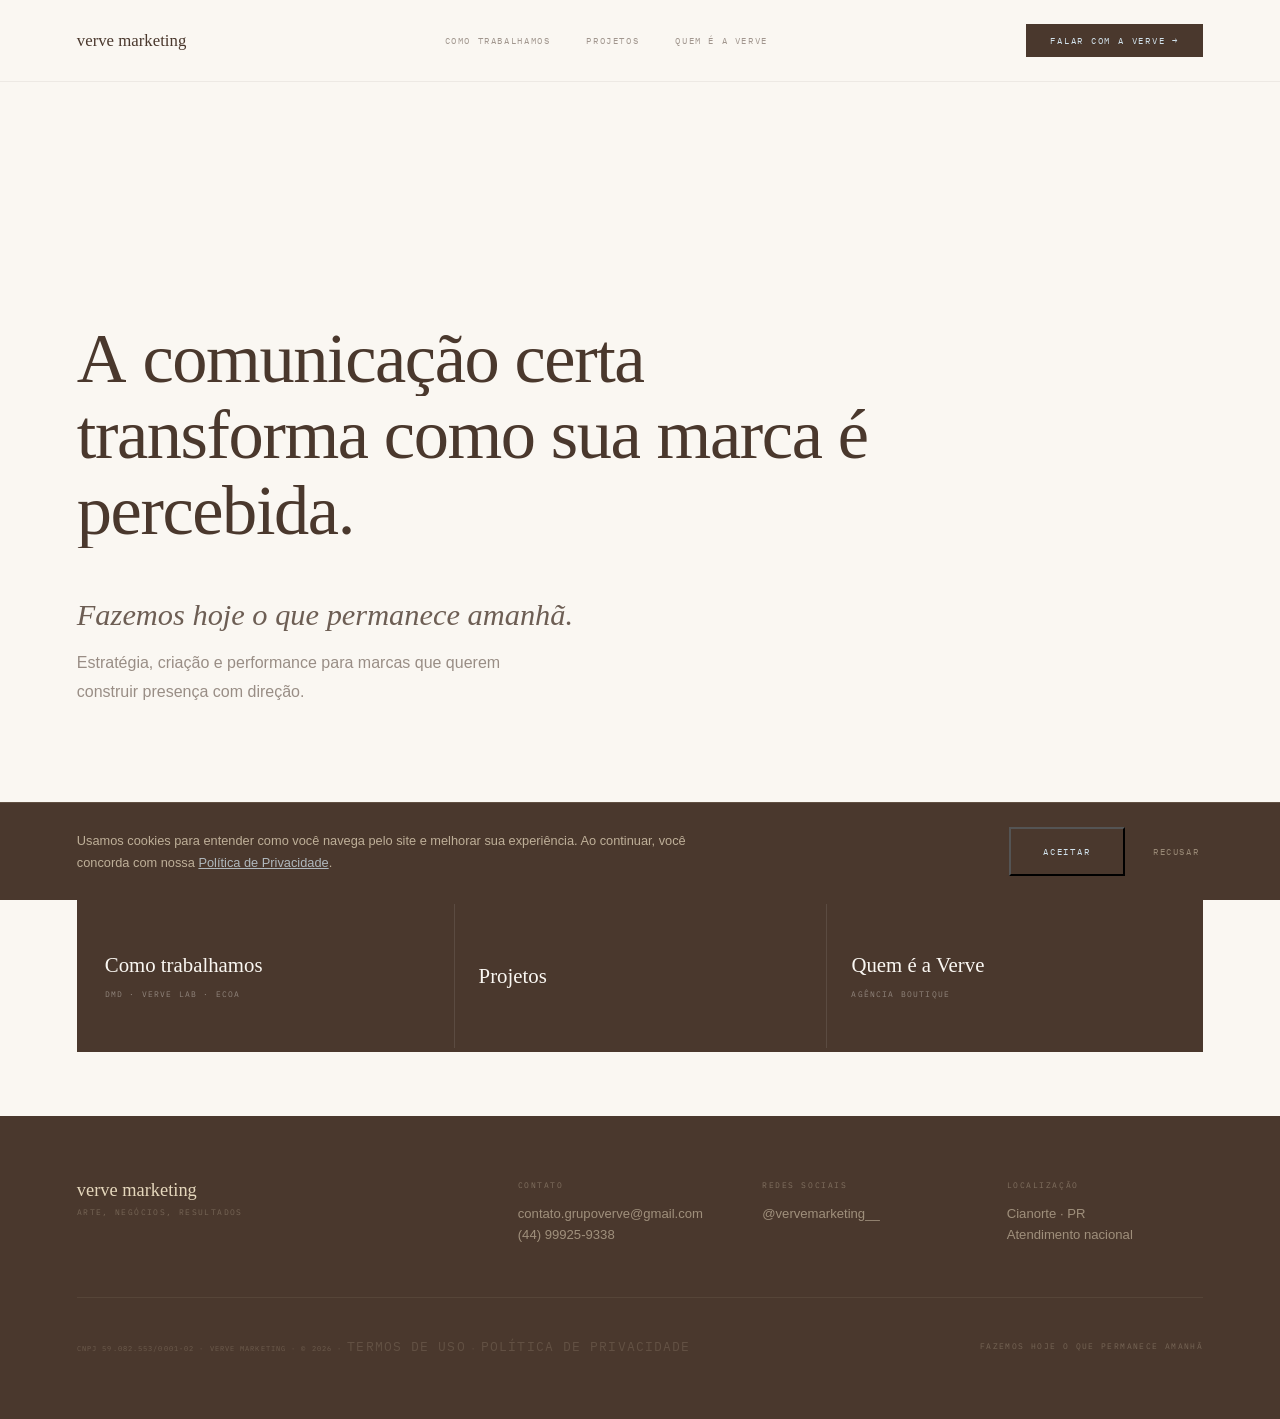
==== commit 77be28c8: "Reestrutura o site reproduzindo a arquitetura aprovada no Stitch Reorganiza em 4 páginas (Home, Como" ====
--- a/index.html
+++ b/index.html
@@ -19,168 +19,38 @@
 <nav>
   <a href="index.html" class="nav-marca">verve marketing</a>
   <div class="nav-links ibm">
-    <a href="ecossistema.html" class="nav-link">Ecossistema</a>
+    <a href="como-trabalhamos.html" class="nav-link">Como trabalhamos</a>
     <a href="projetos.html" class="nav-link">Projetos</a>
-    <a href="sobre.html" class="nav-link">Sobre</a>
+    <a href="quem-e-a-verve.html" class="nav-link">Quem é a Verve</a>
   </div>
   <a href="https://wa.me/5544999259338" class="nav-cta ibm" target="_blank">Falar com a Verve →</a>
-  <button class="nav-toggle" aria-label="Abrir menu" onclick="toggleNav()"><span></span><span></span><span></span></button>
 </nav>
-<div class="nav-mobile" id="navMobile">
-  <a href="index.html" class="nav-mobile-link qa" style="opacity:1">Verve</a>
-  <a href="ecossistema.html" class="nav-mobile-link qa">Ecossistema</a>
-  <a href="projetos.html" class="nav-mobile-link qa">Projetos</a>
-  <a href="sobre.html" class="nav-mobile-link qa">Sobre</a>
-  <a href="https://wa.me/5544999259338" class="btn ibm" target="_blank">Falar com a Verve</a>
-</div>
 
 <!-- HERO -->
-<section class="hero">
+<section class="hero" style="padding-bottom:3rem">
   <h1 class="hero-headline qa split-reveal">A comunicação certa transforma como sua marca é percebida.</h1>
-  <div class="hero-bottom">
-    <div class="reveal">
-      <p class="hero-tagline ibm">Fazemos hoje o que permanece amanhã</p>
-      <p class="hero-sub">Estratégia, criação e performance para marcas que querem construir presença com direção.</p>
-    </div>
-    <div class="hero-actions reveal">
-      <a href="https://wa.me/5544999259338" class="btn ibm" target="_blank">
-        Falar com a Verve
-        <svg width="14" height="14" viewBox="0 0 14 14" fill="none"><path d="M2 7h10M8 3l4 4-4 4" stroke="currentColor" stroke-width="1.4" stroke-linecap="round" stroke-linejoin="round"/></svg>
-      </a>
-    </div>
+  <div class="reveal">
+    <p class="hero-tagline-grande qa">Fazemos hoje o que permanece amanhã.</p>
+    <p class="hero-sub">Estratégia, criação e performance para marcas que querem construir presença com direção.</p>
   </div>
 </section>
 
-<!-- MANIFESTO -->
-<section class="manifesto-scroll" id="manifestoScroll">
-  <div class="manifesto-sticky">
-    <p class="manifesto-verve qa">verve</p>
-    <div class="manifesto-fases">
-      <p class="manifesto-fase ativa">não é uma palavra —<br>é uma expressão.</p>
-      <p class="manifesto-fase">de vivacidade e movimento.</p>
-      <p class="manifesto-fase">de intenção e percepção.</p>
-      <p class="manifesto-fase">é isso que trazemos para cada marca que atendemos.</p>
-    </div>
-  </div>
-</section>
-
-<!-- ECOSSISTEMA (resumido, interativo) -->
-<section class="verve" id="ecossistema">
-  <div class="reveal">
-    <p class="sec-eyebrow ibm">O nosso jeito de construir marcas</p>
-    <h2 class="sec-titulo qa split-reveal">Marca. Presença. Performance.</h2>
-    <p class="verve-frase">A Verve organiza sua atuação em três frentes complementares.</p>
-    <a href="ecossistema.html" class="link-mais ibm">Conhecer o ecossistema →</a>
-  </div>
-
-  <div class="eco-grande reveal-stagger">
-    <a href="ecossistema.html#dmd" class="eco-grande-item">
-      <span class="eco-grande-top">
-        <span class="eco-grande-n ibm">01</span>
-        <span class="eco-grande-nome qa">DMD</span>
-        <span class="eco-grande-conceito ibm">Direção</span>
-      </span>
-      <p class="eco-grande-desc">Define a direção da marca.</p>
+<!-- OS TRÊS CAMINHOS -->
+<div class="caminhos reveal">
+  <div class="caminhos-grid">
+    <a href="como-trabalhamos.html" class="caminho-item">
+      <span class="caminho-nome qa">Como trabalhamos</span>
+      <span class="caminho-sub ibm">DMD · Verve Lab · ECOA</span>
     </a>
-    <a href="ecossistema.html#lab" class="eco-grande-item">
-      <span class="eco-grande-top">
-        <span class="eco-grande-n ibm">02</span>
-        <span class="eco-grande-nome qa">Verve Lab</span>
-        <span class="eco-grande-conceito ibm">Presença</span>
-      </span>
-      <p class="eco-grande-desc">Mantém a comunicação em movimento.</p>
+    <a href="projetos.html" class="caminho-item">
+      <span class="caminho-nome qa">Projetos</span>
     </a>
-    <a href="ecossistema.html#ecoa" class="eco-grande-item">
-      <span class="eco-grande-top">
-        <span class="eco-grande-n ibm">03</span>
-        <span class="eco-grande-nome qa">ECOA</span>
-        <span class="eco-grande-conceito ibm">Performance</span>
-      </span>
-      <p class="eco-grande-desc">Transforma oferta em comunicação e performance.</p>
+    <a href="quem-e-a-verve.html" class="caminho-item">
+      <span class="caminho-nome qa">Quem é a Verve</span>
+      <span class="caminho-sub ibm">Agência boutique</span>
     </a>
   </div>
-</section>
-
-<!-- PROJETOS SELECIONADOS -->
-<section class="projetos-hscroll" id="projetosHscroll">
-  <div class="projetos-hsticky">
-    <div class="projetos-hlabel reveal">
-      <p class="sec-eyebrow ibm">Repertório</p>
-      <h2 class="sec-titulo qa split-reveal">Alguns trabalhos que ganharam vida por aqui.</h2>
-      <a href="projetos.html" class="link-mais ibm">Ver todos os projetos →</a>
-    </div>
-    <div class="projetos-htrack" id="projetosHtrack">
-      <a href="projetos.html#ivai" class="projetos-hpanel" style="background:var(--azul)">
-        <span class="projetos-hnum ibm">01</span>
-        <span class="projetos-hnome qa">Ivaí Residence</span>
-        <span class="projetos-hlinha ibm">DMD · Direção</span>
-      </a>
-      <a href="projetos.html#mimosa" class="projetos-hpanel" style="background:var(--bege)">
-        <span class="projetos-hnum ibm">02</span>
-        <span class="projetos-hnome qa">Mimosa</span>
-        <span class="projetos-hlinha ibm">Verve Lab · Presença</span>
-      </a>
-      <a href="projetos.html#milani" class="projetos-hpanel" style="background:var(--azul)">
-        <span class="projetos-hnum ibm">03</span>
-        <span class="projetos-hnome qa">Milani &amp; Moro</span>
-        <span class="projetos-hlinha ibm">ECOA · Performance</span>
-      </a>
-    </div>
-  </div>
-</section>
-
-<!-- QUEBRA DE RITMO -->
-<section class="quebra">
-  <p class="quebra-linha forte qa split-reveal">Não fazemos comunicação para preencher espaço.</p>
-  <p class="quebra-linha fraca qa reveal" style="transition-delay:0.35s">Fazemos para ocupar espaço.</p>
-</section>
-
-<!-- PARA QUEM É -->
-<section class="paraquem-editorial">
-  <p class="paraquem-principal qa split-reveal">Trabalhamos melhor com marcas que querem construir, não apenas aparecer.</p>
-  <div class="paraquem-pensamentos reveal-stagger">
-    <p class="paraquem-pensamento">Estratégia antes da execução.</p>
-    <p class="paraquem-pensamento">Percepção antes de volume.</p>
-    <p class="paraquem-pensamento">Consistência antes de pressa.</p>
-  </div>
-  <p class="paraquem-ressalva reveal">Se você procura apenas alguém para movimentar o Instagram, provavelmente não somos a escolha certa.</p>
-</section>
-
-<!-- SOBRE (teaser) -->
-<section class="bruna" id="sobre">
-  <div class="bruna-img reveal">
-    <!-- Substitua por: <img src="foto-bruna.jpg" style="width:100%;height:100%;object-fit:cover;display:block"> -->
-    <div class="bruna-img-inner">
-      <p class="bruna-img-label ibm">← foto da Bruna aqui</p>
-    </div>
-  </div>
-  <div class="reveal">
-    <p class="bruna-eyebrow ibm">Por trás da Verve</p>
-    <h2 class="bruna-nome qa">Bruna Pires</h2>
-    <p class="bruna-cargo ibm">Diretora criativa e estrategista</p>
-    <div class="bruna-texto">
-      <p class="qa" style="font-size:1.1rem;opacity:0.85;margin-bottom:1rem">Criatividade por natureza. Estratégia por escolha.</p>
-      <p>Organizo o ecossistema da Verve em cada marca que atendo — unindo direção, presença e performance.</p>
-    </div>
-    <div class="bruna-stats">
-      <div><p class="stat-n qa">8</p><p class="stat-l ibm">anos empreendendo</p></div>
-      <div><p class="stat-n qa">50+</p><p class="stat-l ibm">marcas atendidas</p></div>
-      <div><p class="stat-n qa">2</p><p class="stat-l ibm">anos da Verve</p></div>
-    </div>
-    <a href="sobre.html" class="link-mais ibm">Conhecer a Verve →</a>
-  </div>
-</section>
-
-<!-- CTA -->
-<section class="cta">
-  <p class="cta-eyebrow ibm reveal">Pronta para começar?</p>
-  <h2 class="cta-titulo qa split-reveal">Sua marca percebida do tamanho que ela realmente é.</h2>
-  <p class="cta-sub reveal">Vamos entender onde sua marca está hoje e o que precisa ser construído a partir daqui.</p>
-  <a href="https://wa.me/5544999259338" class="btn-light ibm reveal" target="_blank">
-    Falar com a Verve no WhatsApp
-    <svg width="14" height="14" viewBox="0 0 14 14" fill="none"><path d="M2 7h10M8 3l4 4-4 4" stroke="currentColor" stroke-width="1.4" stroke-linecap="round" stroke-linejoin="round"/></svg>
-  </a>
-</section>
+</div>
 
 <!-- FOOTER -->
 <footer>
@@ -210,6 +80,16 @@
   </div>
 </footer>
 
+<!-- ABA INFERIOR (mobile) -->
+<nav class="tab-bar">
+  <div class="tab-bar-grid">
+    <a href="index.html" class="tab-item ativo ibm"><span class="tab-item-marca"></span>Início</a>
+    <a href="como-trabalhamos.html" class="tab-item ibm"><span class="tab-item-marca"></span>Método</a>
+    <a href="projetos.html" class="tab-item ibm"><span class="tab-item-marca"></span>Projetos</a>
+    <a href="quem-e-a-verve.html" class="tab-item ibm"><span class="tab-item-marca"></span>Sobre</a>
+  </div>
+</nav>
+
 <!-- LGPD: banner de cookies -->
 <div class="cookie-bar" id="cookieBar">
   <p class="cookie-texto">Usamos cookies para entender como você navega pelo site e melhorar sua experiência. Ao continuar, você concorda com nossa <a href="privacidade.html">Política de Privacidade</a>.</p>
--- a/style.css
+++ b/style.css
@@ -175,6 +175,11 @@
 .hero-sub {
   font-size:1rem; line-height:1.8;
   color:var(--marrom); opacity:0.55; max-width:460px;
+}
+.hero-tagline-grande {
+  font-family:'Qasbyne','Georgia',serif; font-style:italic;
+  font-size:clamp(1.3rem,2.8vw,1.9rem); color:var(--marrom);
+  opacity:0.8; margin-bottom:0.85rem; line-height:1.3;
 }
 .hero-actions { display:flex; flex-direction:column; align-items:flex-end; gap:0.75rem; }
 .btn {
@@ -754,6 +759,225 @@
 .paraquem-ressalva {
   font-size:0.85rem; line-height:1.8; color:var(--marrom); opacity:0.45;
   max-width:520px;
+}
+
+/* ── CAMINHOS (home — bloco escuro com os 3 acessos principais) ── */
+.caminhos {
+  background:var(--marrom); padding:0.25rem;
+  margin:0 6vw 4rem;
+}
+.caminhos-grid { display:grid; grid-template-columns:1fr 1fr 1fr; }
+.caminho-item {
+  display:flex; flex-direction:column; justify-content:center; gap:0.6rem;
+  padding:2rem 1.5rem; text-decoration:none; color:var(--off);
+  border-left:1px solid rgba(250,247,242,0.1);
+  transition:background 0.3s ease;
+  min-height:9rem;
+}
+.caminho-item:first-child { border-left:none; }
+.caminho-item:hover { background:rgba(250,247,242,0.05); }
+.caminho-nome {
+  font-family:'Qasbyne','Georgia',serif; font-size:clamp(1rem,2vw,1.3rem);
+  color:var(--off); line-height:1.25;
+}
+.caminho-item:hover .caminho-nome { color:var(--bege); }
+.caminho-sub {
+  font-family:'IBM Plex Mono',monospace; font-size:0.52rem;
+  letter-spacing:0.14em; text-transform:uppercase;
+  color:var(--off); opacity:0.4; line-height:1.5;
+}
+
+/* ── MÓDULO (cartão editorial: DMD / Verve Lab / ECOA) ── */
+.modulo { padding:5rem 6vw; border-bottom:1px solid rgba(74,56,45,0.07); }
+.modulo-card { max-width:760px; margin:0 auto; }
+.modulo.escuro { background:var(--marrom); }
+.modulo-top { display:flex; align-items:flex-start; justify-content:space-between; gap:1.5rem; margin-bottom:1.75rem; }
+.modulo-nome { font-family:'Qasbyne','Georgia',serif; font-size:clamp(2rem,4.5vw,3rem); color:var(--marrom); line-height:1; }
+.modulo.escuro .modulo-nome { color:var(--off); }
+.modulo-subtitulo { font-family:'IBM Plex Mono',monospace; font-size:0.6rem; letter-spacing:0.14em; text-transform:uppercase; color:var(--marrom); opacity:0.5; margin-top:0.5rem; display:block; }
+.modulo.escuro .modulo-subtitulo { color:var(--bege); opacity:0.6; }
+.modulo-badge {
+  font-family:'IBM Plex Mono',monospace; font-size:0.52rem;
+  letter-spacing:0.16em; text-transform:uppercase;
+  padding:0.5rem 0.85rem; flex-shrink:0;
+  background:var(--azul); color:var(--marrom);
+}
+.modulo.escuro .modulo-badge { background:rgba(250,247,242,0.1); color:var(--bege); }
+.modulo-quote {
+  font-family:'Qasbyne','Georgia',serif; font-style:italic; font-size:clamp(1.1rem,2.2vw,1.5rem);
+  color:var(--marrom); line-height:1.5; margin-bottom:2rem;
+}
+.modulo.escuro .modulo-quote { color:var(--off); opacity:0.92; }
+.modulo-texto { font-size:0.92rem; line-height:1.85; color:var(--marrom); opacity:0.65; margin-bottom:1.25rem; }
+.modulo.escuro .modulo-texto { color:var(--bege); opacity:0.75; }
+.modulo-label { font-family:'IBM Plex Mono',monospace; font-size:0.52rem; letter-spacing:0.16em; text-transform:uppercase; color:var(--marrom); opacity:0.4; margin:2rem 0 0.85rem; display:block; }
+.modulo.escuro .modulo-label { color:var(--bege); opacity:0.4; }
+.modulo-tags { display:flex; flex-wrap:wrap; gap:0.6rem; }
+.modulo-tag { font-size:0.78rem; padding:0.5rem 0.85rem; background:rgba(74,56,45,0.05); color:var(--marrom); }
+.modulo.escuro .modulo-tag { background:rgba(250,247,242,0.06); color:var(--bege); }
+
+/* ── DISCLOSURE ("Saiba mais" genérico) ── */
+.disclosure-item { border-top:0.5px solid rgba(74,56,45,0.12); padding:1.5rem 0; }
+.modulo.escuro .disclosure-item { border-top-color:rgba(250,247,242,0.12); }
+.disclosure-top { display:flex; align-items:center; justify-content:space-between; gap:1rem; }
+.disclosure-nome { font-family:'Qasbyne','Georgia',serif; font-size:1.15rem; color:var(--marrom); }
+.modulo.escuro .disclosure-nome { color:var(--off); }
+.disclosure-trigger {
+  background:none; border:none; cursor:pointer; padding:0;
+  font-family:'IBM Plex Mono',monospace; font-size:0.54rem;
+  letter-spacing:0.14em; text-transform:uppercase;
+  color:var(--marrom); opacity:0.5; transition:opacity 0.2s;
+  display:flex; align-items:center; gap:0.4rem;
+}
+.modulo.escuro .disclosure-trigger { color:var(--bege); opacity:0.55; }
+.disclosure-trigger:hover { opacity:1; }
+.disclosure-body {
+  max-height:0; overflow:hidden;
+  transition:max-height 0.4s ease, padding-top 0.4s ease;
+}
+.disclosure-item.aberto .disclosure-body { max-height:600px; padding-top:1.25rem; }
+.disclosure-texto { font-size:0.88rem; line-height:1.8; color:var(--marrom); opacity:0.65; margin-bottom:1rem; }
+.modulo.escuro .disclosure-texto { color:var(--bege); opacity:0.75; }
+.disclosure-lista { display:flex; flex-direction:column; gap:0.5rem; margin-bottom:1.25rem; }
+.disclosure-lista li { font-size:0.82rem; line-height:1.6; color:var(--marrom); opacity:0.6; list-style:none; padding-left:1rem; position:relative; }
+.disclosure-lista li::before { content:'—'; position:absolute; left:0; opacity:0.5; }
+.modulo.escuro .disclosure-lista li { color:var(--bege); opacity:0.7; }
+.disclosure-fechamento { font-family:'Qasbyne','Georgia',serif; font-style:italic; font-size:0.9rem; color:var(--marrom); opacity:0.7; line-height:1.6; border-left:2px solid var(--marrom); padding-left:1rem; }
+.modulo.escuro .disclosure-fechamento { color:var(--bege); border-left-color:var(--bege); opacity:0.75; }
+
+/* ── PROCESSO (etapas — ECOA) ── */
+.etapas { display:flex; flex-direction:column; }
+.etapa-item { border-top:0.5px solid rgba(74,56,45,0.1); }
+.etapa-item:last-child { border-bottom:0.5px solid rgba(74,56,45,0.1); }
+.etapa-trigger {
+  width:100%; background:none; border:none; cursor:pointer; text-align:left;
+  display:flex; align-items:center; gap:1.1rem; padding:1.25rem 0;
+}
+.etapa-letra {
+  width:2.4rem; height:2.4rem; flex-shrink:0;
+  display:flex; align-items:center; justify-content:center;
+  font-family:'Qasbyne','Georgia',serif; font-size:1.1rem;
+  background:rgba(74,56,45,0.06); color:var(--marrom);
+}
+.etapa-nome { font-family:'Qasbyne','Georgia',serif; font-size:1.05rem; color:var(--marrom); display:block; }
+.etapa-num { font-family:'IBM Plex Mono',monospace; font-size:0.5rem; letter-spacing:0.14em; text-transform:uppercase; color:var(--marrom); opacity:0.4; }
+.etapa-icon { margin-left:auto; opacity:0.4; transition:transform 0.3s; font-style:normal; font-size:1rem; }
+.etapa-item.aberto .etapa-icon { transform:rotate(45deg); opacity:1; }
+.etapa-body { max-height:0; overflow:hidden; transition:max-height 0.3s ease; }
+.etapa-item.aberto .etapa-body { max-height:200px; }
+.etapa-texto { font-size:0.85rem; line-height:1.7; color:var(--marrom); opacity:0.6; padding:0 0 1.25rem 3.5rem; }
+
+/* ── NAV FINAL (cross-navegação de 3 vias ao fim de cada página) ── */
+.nav-final { background:var(--marrom); padding:0.25rem; margin:0 6vw; }
+.nav-final-titulo { text-align:center; font-family:'IBM Plex Mono',monospace; font-size:0.52rem; letter-spacing:0.2em; text-transform:uppercase; color:var(--bege); opacity:0.45; padding:1.75rem 1rem 0.5rem; }
+.nav-final-grid { display:grid; grid-template-columns:1fr 1fr 1fr; }
+.nav-final-item {
+  display:flex; flex-direction:column; align-items:center; justify-content:center; gap:0.4rem;
+  padding:1.75rem 1rem; text-decoration:none; text-align:center;
+  border-left:1px solid rgba(250,247,242,0.1);
+  transition:background 0.3s ease;
+}
+.nav-final-item:first-child { border-left:none; }
+.nav-final-item:hover { background:rgba(250,247,242,0.05); }
+.nav-final-nome { font-family:'IBM Plex Mono',monospace; font-size:0.62rem; letter-spacing:0.14em; text-transform:uppercase; color:var(--off); }
+.nav-final-sub { font-size:0.72rem; color:var(--bege); opacity:0.45; }
+
+/* ── CASOS (Projetos — lista editorial) ── */
+.filtros { display:flex; gap:0.6rem; overflow-x:auto; padding-bottom:0.25rem; margin-bottom:1rem; }
+.filtro-btn {
+  flex-shrink:0; cursor:pointer; border:0.5px solid rgba(74,56,45,0.2); background:none;
+  font-family:'IBM Plex Mono',monospace; font-size:0.56rem; letter-spacing:0.14em; text-transform:uppercase;
+  color:var(--marrom); opacity:0.55; padding:0.55rem 1rem; transition:all 0.2s;
+}
+.filtro-btn:hover { opacity:0.85; }
+.filtro-btn.ativo { background:var(--marrom); color:var(--off); opacity:1; border-color:var(--marrom); }
+.casos-lista { display:flex; flex-direction:column; }
+.caso {
+  padding:4rem 0; border-top:0.5px solid rgba(74,56,45,0.1);
+  display:grid; grid-template-columns:1fr 1fr; gap:3.5rem; align-items:center;
+}
+.casos-lista .caso:last-child { border-bottom:0.5px solid rgba(74,56,45,0.1); }
+.caso-topo { grid-column:1/-1; display:flex; align-items:center; justify-content:space-between; }
+.caso-tag { font-family:'IBM Plex Mono',monospace; font-size:0.52rem; letter-spacing:0.14em; text-transform:uppercase; background:var(--azul); color:var(--marrom); padding:0.4rem 0.7rem; }
+.caso-contador { font-family:'IBM Plex Mono',monospace; font-size:0.6rem; color:var(--marrom); opacity:0.4; letter-spacing:0.1em; }
+.caso-img { aspect-ratio:4/3; background:rgba(74,56,45,0.04); overflow:hidden; position:relative; }
+.caso-img-inner { width:100%; height:100%; display:flex; align-items:flex-end; padding:1.25rem; }
+.caso-img-label { font-family:'IBM Plex Mono',monospace; font-size:0.48rem; letter-spacing:0.16em; text-transform:uppercase; color:var(--marrom); opacity:0.3; }
+.caso-nome { font-family:'Qasbyne','Georgia',serif; font-size:clamp(1.6rem,3vw,2.3rem); color:var(--marrom); text-transform:uppercase; letter-spacing:-0.01em; margin-bottom:1rem; }
+.caso-texto { font-size:0.9rem; line-height:1.8; color:var(--marrom); opacity:0.62; margin-bottom:1.5rem; }
+.caso-indicadores { display:grid; grid-template-columns:1fr 1fr; gap:0.75rem; }
+.caso-indicador { border:0.5px solid rgba(74,56,45,0.15); padding:1rem; }
+.caso-indicador-valor { font-family:'Qasbyne','Georgia',serif; font-size:1.1rem; color:var(--marrom); opacity:0.6; display:block; margin-bottom:0.5rem; }
+.caso-indicador-label { font-family:'IBM Plex Mono',monospace; font-size:0.48rem; letter-spacing:0.12em; text-transform:uppercase; color:var(--marrom); opacity:0.4; }
+
+/* ── FUNDADORES (Quem é a Verve) ── */
+.fundadores-img { aspect-ratio:4/5; max-height:520px; background:rgba(74,56,45,0.04); overflow:hidden; position:relative; margin-bottom:2rem; }
+.fundadores-img-inner { width:100%; height:100%; display:flex; align-items:flex-end; padding:1.5rem; }
+.fundadores-img-label { font-family:'IBM Plex Mono',monospace; font-size:0.5rem; letter-spacing:0.16em; text-transform:uppercase; color:var(--marrom); opacity:0.35; }
+.fundadores-grid { display:grid; grid-template-columns:1fr 1fr; gap:1.5rem; }
+.fundador { padding:1.75rem; background:rgba(74,56,45,0.03); border:0.5px solid rgba(74,56,45,0.08); }
+.fundador-top { display:flex; align-items:center; justify-content:space-between; gap:0.75rem; margin-bottom:0.75rem; }
+.fundador-nome { font-family:'Qasbyne','Georgia',serif; font-size:1.3rem; color:var(--marrom); }
+.fundador-tag { font-family:'IBM Plex Mono',monospace; font-size:0.48rem; letter-spacing:0.12em; text-transform:uppercase; background:var(--azul); color:var(--marrom); padding:0.35rem 0.6rem; white-space:nowrap; }
+.fundador-funcao { font-size:0.78rem; color:var(--marrom); opacity:0.7; font-weight:500; margin-bottom:0.6rem; }
+.fundador-texto { font-size:0.82rem; line-height:1.7; color:var(--marrom); opacity:0.58; }
+
+/* ── CALLOUTS (pequenos destaques boutique) ── */
+.callouts { display:grid; grid-template-columns:1fr 1fr; gap:1.5rem; margin-top:2.5rem; }
+.callout-mini-titulo { font-family:'Qasbyne','Georgia',serif; font-size:1rem; color:var(--marrom); margin-bottom:0.5rem; }
+.callout-mini-texto { font-size:0.8rem; line-height:1.65; color:var(--marrom); opacity:0.55; }
+
+/* ── FORMULÁRIO ── */
+.form-campo { display:flex; flex-direction:column; gap:0.5rem; margin-bottom:1.75rem; }
+.form-label { font-family:'IBM Plex Mono',monospace; font-size:0.52rem; letter-spacing:0.16em; text-transform:uppercase; color:var(--bege); opacity:0.6; }
+.form-input {
+  background:none; border:none; border-bottom:1px solid rgba(250,247,242,0.25);
+  color:var(--off); font-family:'Satoshi',sans-serif; font-size:0.95rem;
+  padding:0.6rem 0; transition:border-color 0.2s;
+}
+.form-input:focus { outline:none; border-bottom-color:var(--bege); }
+.form-input::placeholder { color:rgba(250,247,242,0.3); }
+
+/* ── ABA INFERIOR (mobile) ── */
+.tab-bar {
+  display:none;
+  position:fixed; top:auto; bottom:0; left:0; right:0; z-index:100;
+  background:rgba(250,247,242,0.97); backdrop-filter:blur(12px);
+  border-top:1px solid rgba(74,56,45,0.08); border-bottom:none;
+  padding:0 0 env(safe-area-inset-bottom,0px);
+}
+.tab-bar-grid { display:flex; max-width:420px; margin:0 auto; }
+.tab-item {
+  flex:1; display:flex; flex-direction:column; align-items:center; justify-content:center;
+  gap:0.3rem; padding:0.85rem 0.25rem; text-decoration:none;
+  font-family:'IBM Plex Mono',monospace; font-size:0.5rem; letter-spacing:0.1em; text-transform:uppercase;
+  color:var(--marrom); opacity:0.45;
+}
+.tab-item-marca { width:5px; height:5px; border-radius:50%; background:var(--marrom); opacity:0.3; }
+.tab-item.ativo { opacity:1; }
+.tab-item.ativo .tab-item-marca { opacity:1; background:var(--marrom); }
+
+/* ── TRANSIÇÃO ENTRE PÁGINAS ── */
+body { opacity:1; transition:opacity 0.22s ease; }
+body.saindo { opacity:0; }
+@media (prefers-reduced-motion: reduce) {
+  body { transition:none; }
+}
+
+@media(max-width:900px){
+  .tab-bar { display:block; }
+  body { padding-bottom:4.5rem; }
+  .caminhos-grid { grid-template-columns:1fr; }
+  .caminho-item { border-left:none; border-top:1px solid rgba(250,247,242,0.1); }
+  .caminho-item:first-child { border-top:none; }
+  .modulo-top { flex-direction:column; }
+  .caso { grid-template-columns:1fr; gap:1.5rem; }
+  .caso-indicadores { grid-template-columns:1fr 1fr; }
+  .fundadores-grid { grid-template-columns:1fr; }
+  .callouts { grid-template-columns:1fr; }
+  .nav-final-grid { grid-template-columns:1fr !important; }
+  .nav-final-item { border-left:none; border-top:1px solid rgba(250,247,242,0.1); }
+  .nav-final-item:first-child { border-top:none; }
 }
 
 /* ── RESPONSIVO ── */
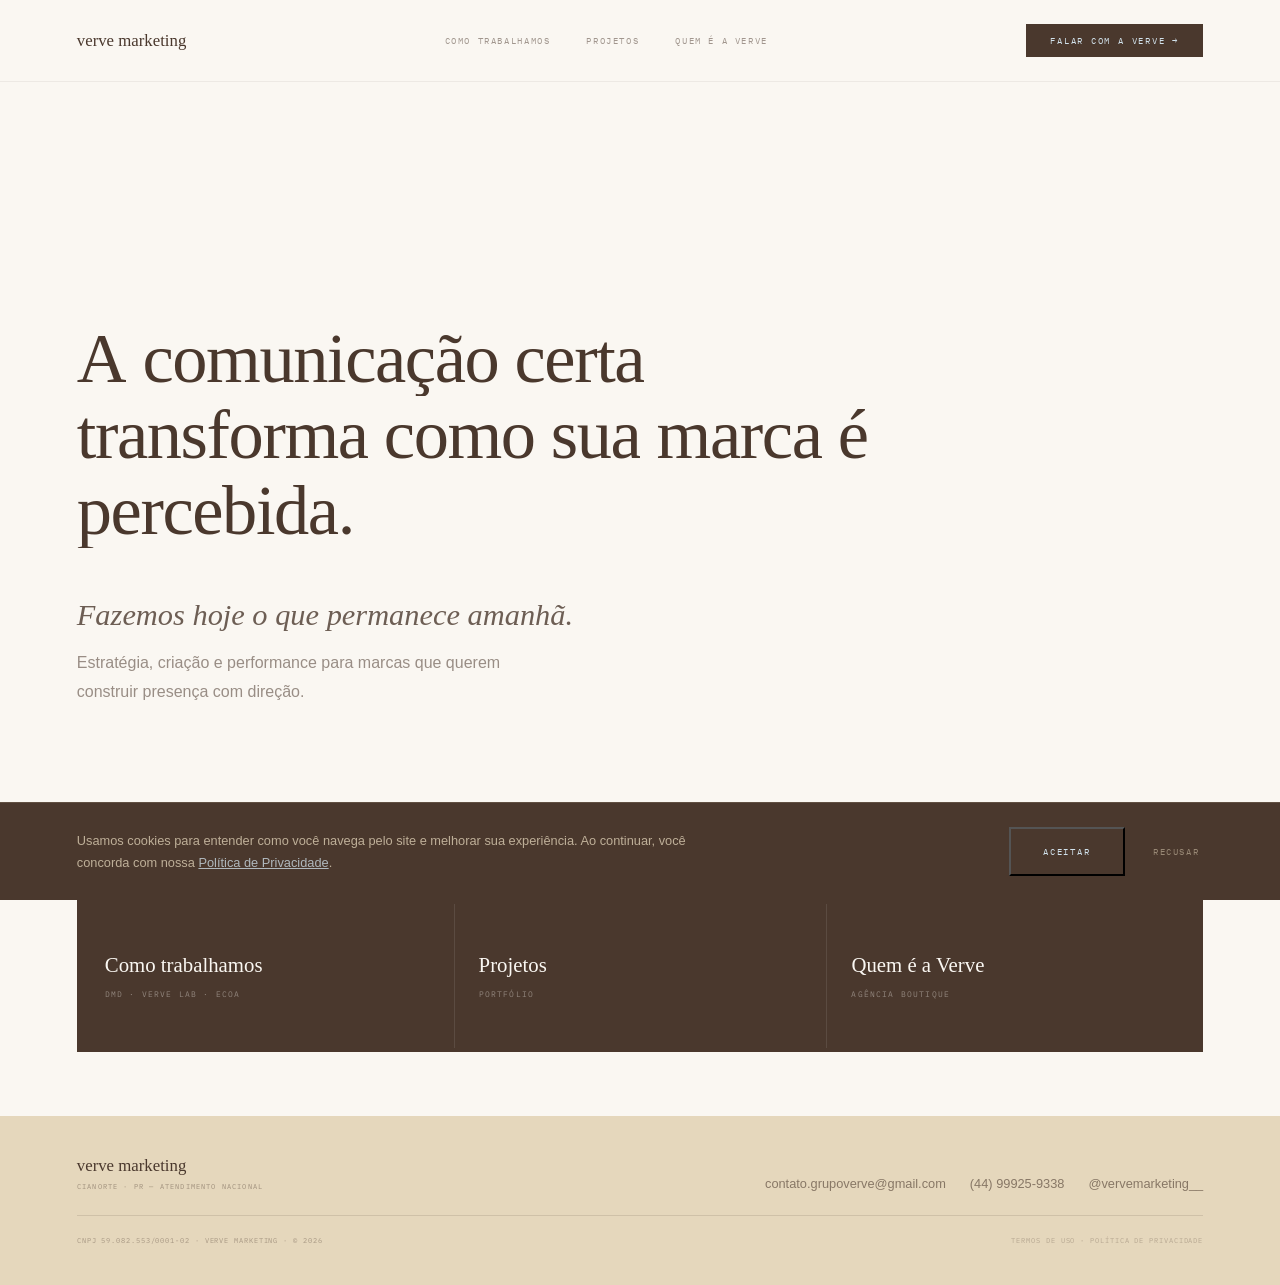
==== commit af46f9a5: "Refina estrutura e textos: Home, Como Trabalhamos, Projetos e Quem é a Verve Corrige bug critico de " ====
--- a/index.html
+++ b/index.html
@@ -44,6 +44,7 @@
     </a>
     <a href="projetos.html" class="caminho-item">
       <span class="caminho-nome qa">Projetos</span>
+      <span class="caminho-sub ibm">Portfólio</span>
     </a>
     <a href="quem-e-a-verve.html" class="caminho-item">
       <span class="caminho-nome qa">Quem é a Verve</span>
@@ -57,26 +58,17 @@
   <div class="footer-top">
     <div>
       <p class="footer-marca-nome qa">verve marketing</p>
-      <p class="footer-tagline ibm">Arte, negócios, resultados</p>
+      <p class="footer-tagline ibm">Cianorte · PR — Atendimento nacional</p>
     </div>
-    <div>
-      <p class="footer-col-titulo ibm">Contato</p>
+    <div class="footer-contato">
       <a href="mailto:contato.grupoverve@gmail.com" class="footer-link">contato.grupoverve@gmail.com</a>
       <a href="https://wa.me/5544999259338" class="footer-link" target="_blank">(44) 99925-9338</a>
-    </div>
-    <div>
-      <p class="footer-col-titulo ibm">Redes sociais</p>
       <a href="https://instagram.com/vervemarketing__" class="footer-link" target="_blank">@vervemarketing__</a>
-    </div>
-    <div>
-      <p class="footer-col-titulo ibm">Localização</p>
-      <p class="footer-link" style="cursor:default">Cianorte · PR</p>
-      <p class="footer-link" style="cursor:default">Atendimento nacional</p>
     </div>
   </div>
   <div class="footer-bottom">
-    <p class="footer-cnpj ibm">CNPJ 59.082.553/0001-02 · Verve Marketing · © 2026 · <a href="termos.html" class="footer-link" style="display:inline;opacity:0.7">Termos de Uso</a> · <a href="privacidade.html" class="footer-link" style="display:inline;opacity:0.7">Política de Privacidade</a></p>
-    <p class="footer-tagline ibm">Fazemos hoje o que permanece amanhã</p>
+    <p class="footer-cnpj ibm">CNPJ 59.082.553/0001-02 · Verve Marketing · © 2026</p>
+    <p class="footer-cnpj ibm"><a href="termos.html" class="footer-link">Termos de Uso</a> · <a href="privacidade.html" class="footer-link">Política de Privacidade</a></p>
   </div>
 </footer>
 
--- a/style.css
+++ b/style.css
@@ -438,20 +438,24 @@
 }
 .btn-light:hover { opacity:0.85; }
 
-/* ── FOOTER ── */
-footer { background:var(--marrom); padding:4rem 6vw; }
+/* ── FOOTER ──
+   Fundo bege (não marrom) para não empilhar duas massas escuras em
+   sequência com o bloco de navegação final / caminhos, que já são
+   marrom. Compacto: uma linha de identidade+contato, uma linha legal. */
+footer { background:var(--bege); padding:2.5rem 6vw; }
 .footer-top {
-  display:grid; grid-template-columns:2fr 1fr 1fr 1fr;
-  gap:3rem; padding-bottom:3rem;
-  border-bottom:0.5px solid rgba(228,215,188,0.08);
-}
-.footer-marca-nome { font-family:'Qasbyne','Georgia',serif; font-size:1.15rem; color:var(--bege); margin-bottom:0.4rem; }
-.footer-tagline { font-family:'IBM Plex Mono',monospace; font-size:0.48rem; letter-spacing:0.18em; text-transform:uppercase; color:var(--bege); opacity:0.28; }
-.footer-col-titulo { font-family:'IBM Plex Mono',monospace; font-size:0.48rem; letter-spacing:0.2em; text-transform:uppercase; color:var(--bege); opacity:0.35; margin-bottom:1rem; }
-.footer-link { display:block; font-size:0.82rem; color:var(--bege); opacity:0.55; text-decoration:none; margin-bottom:0.4rem; transition:opacity 0.2s; }
+  display:flex; flex-wrap:wrap; align-items:flex-end; justify-content:space-between;
+  gap:1.25rem; padding-bottom:1.5rem;
+  border-bottom:0.5px solid rgba(74,56,45,0.14);
+}
+.footer-marca-nome { font-family:'Qasbyne','Georgia',serif; font-size:1.05rem; color:var(--marrom); margin-bottom:0.3rem; }
+.footer-tagline { font-family:'IBM Plex Mono',monospace; font-size:0.46rem; letter-spacing:0.16em; text-transform:uppercase; color:var(--marrom); opacity:0.45; }
+.footer-contato { display:flex; flex-wrap:wrap; gap:0.3rem 1.5rem; }
+.footer-link { display:inline-block; font-size:0.8rem; color:var(--marrom); opacity:0.6; text-decoration:none; transition:opacity 0.2s; }
 .footer-link:hover { opacity:1; }
-.footer-bottom { display:flex; justify-content:space-between; align-items:center; padding-top:2.5rem; flex-wrap:wrap; gap:1rem; }
-.footer-cnpj { font-family:'IBM Plex Mono',monospace; font-size:0.46rem; letter-spacing:0.15em; text-transform:uppercase; color:var(--bege); opacity:0.22; }
+.footer-bottom { display:flex; justify-content:space-between; align-items:center; padding-top:1.25rem; flex-wrap:wrap; gap:0.6rem; }
+.footer-cnpj { font-family:'IBM Plex Mono',monospace; font-size:0.44rem; letter-spacing:0.13em; text-transform:uppercase; color:var(--marrom); opacity:0.4; }
+.footer-cnpj .footer-link { font-size:0.44rem; letter-spacing:0.13em; text-transform:uppercase; opacity:0.75; font-family:'IBM Plex Mono',monospace; }
 
 /* ── ECOSSISTEMA (visão dos 3 produtos — teaser da home) ── */
 .eco-lista { display:flex; flex-direction:column; }
@@ -479,20 +483,6 @@
 }
 .produto.bg-azul { background:var(--azul); }
 
-/* Cards empilhados: cada produto fica fixo na tela e o próximo sobe por cima,
-   cobrindo o anterior, conforme o usuário rola. Só em telas largas — no
-   mobile o conteúdo em coluna única costuma passar de 100vh, e o efeito
-   cortaria conteúdo. */
-@media (min-width:901px) {
-  #dmd, #lab, #ecoa {
-    position:sticky; top:0;
-    min-height:100vh;
-    border-bottom:none;
-  }
-  #dmd { z-index:1; }
-  #lab { z-index:2; }
-  #ecoa { z-index:3; }
-}
 .produto-subtitulo {
   font-family:'IBM Plex Mono',monospace; font-size:0.62rem;
   letter-spacing:0.16em; text-transform:uppercase;
@@ -820,8 +810,10 @@
 .disclosure-item { border-top:0.5px solid rgba(74,56,45,0.12); padding:1.5rem 0; }
 .modulo.escuro .disclosure-item { border-top-color:rgba(250,247,242,0.12); }
 .disclosure-top { display:flex; align-items:center; justify-content:space-between; gap:1rem; }
-.disclosure-nome { font-family:'Qasbyne','Georgia',serif; font-size:1.15rem; color:var(--marrom); }
+.disclosure-nome { font-family:'Qasbyne','Georgia',serif; font-size:1.15rem; color:var(--marrom); display:block; }
 .modulo.escuro .disclosure-nome { color:var(--off); }
+.disclosure-teaser { font-size:0.85rem; line-height:1.7; color:var(--marrom); opacity:0.65; margin:0.6rem 0 0.9rem; max-width:38rem; }
+.modulo.escuro .disclosure-teaser { color:var(--bege); opacity:0.75; }
 .disclosure-trigger {
   background:none; border:none; cursor:pointer; padding:0;
   font-family:'IBM Plex Mono',monospace; font-size:0.54rem;
@@ -847,25 +839,33 @@
 
 /* ── PROCESSO (etapas — ECOA) ── */
 .etapas { display:flex; flex-direction:column; }
-.etapa-item { border-top:0.5px solid rgba(74,56,45,0.1); }
+.etapa-item { border-top:0.5px solid rgba(74,56,45,0.1); transition:background 0.3s ease; }
 .etapa-item:last-child { border-bottom:0.5px solid rgba(74,56,45,0.1); }
+.etapa-item.aberto { background:rgba(74,56,45,0.03); }
 .etapa-trigger {
   width:100%; background:none; border:none; cursor:pointer; text-align:left;
-  display:flex; align-items:center; gap:1.1rem; padding:1.25rem 0;
+  display:flex; align-items:center; gap:1.25rem; padding:1.25rem 0;
 }
 .etapa-letra {
-  width:2.4rem; height:2.4rem; flex-shrink:0;
+  width:3.2rem; height:3.2rem; flex-shrink:0;
   display:flex; align-items:center; justify-content:center;
-  font-family:'Qasbyne','Georgia',serif; font-size:1.1rem;
+  font-family:'Qasbyne','Georgia',serif; font-size:1.7rem;
   background:rgba(74,56,45,0.06); color:var(--marrom);
-}
-.etapa-nome { font-family:'Qasbyne','Georgia',serif; font-size:1.05rem; color:var(--marrom); display:block; }
-.etapa-num { font-family:'IBM Plex Mono',monospace; font-size:0.5rem; letter-spacing:0.14em; text-transform:uppercase; color:var(--marrom); opacity:0.4; }
+  transition:background 0.3s ease, color 0.3s ease;
+}
+.etapa-item.aberto .etapa-letra { background:var(--marrom); color:var(--off); }
+.etapa-nome { font-family:'Qasbyne','Georgia',serif; font-size:1.15rem; color:var(--marrom); display:block; }
 .etapa-icon { margin-left:auto; opacity:0.4; transition:transform 0.3s; font-style:normal; font-size:1rem; }
 .etapa-item.aberto .etapa-icon { transform:rotate(45deg); opacity:1; }
 .etapa-body { max-height:0; overflow:hidden; transition:max-height 0.3s ease; }
-.etapa-item.aberto .etapa-body { max-height:200px; }
-.etapa-texto { font-size:0.85rem; line-height:1.7; color:var(--marrom); opacity:0.6; padding:0 0 1.25rem 3.5rem; }
+.etapa-item.aberto .etapa-body { max-height:260px; }
+.etapa-texto { font-size:0.85rem; line-height:1.7; color:var(--marrom); opacity:0.6; padding:0 0 1.25rem 4.45rem; }
+.ecoa-cta-futuro {
+  background:none; border:none; padding:0; margin-top:2rem;
+  font-family:'IBM Plex Mono',monospace; font-size:0.56rem;
+  letter-spacing:0.14em; text-transform:uppercase;
+  color:var(--marrom); opacity:0.45; cursor:default;
+}
 
 /* ── NAV FINAL (cross-navegação de 3 vias ao fim de cada página) ── */
 .nav-final { background:var(--marrom); padding:0.25rem; margin:0 6vw; }
@@ -897,18 +897,24 @@
   display:grid; grid-template-columns:1fr 1fr; gap:3.5rem; align-items:center;
 }
 .casos-lista .caso:last-child { border-bottom:0.5px solid rgba(74,56,45,0.1); }
-.caso-topo { grid-column:1/-1; display:flex; align-items:center; justify-content:space-between; }
+.caso-topo { grid-column:1/-1; display:flex; align-items:center; justify-content:space-between; gap:0.75rem; }
 .caso-tag { font-family:'IBM Plex Mono',monospace; font-size:0.52rem; letter-spacing:0.14em; text-transform:uppercase; background:var(--azul); color:var(--marrom); padding:0.4rem 0.7rem; }
+.caso-topo-direita { display:flex; align-items:center; gap:0.9rem; }
+.caso-periodo { font-family:'IBM Plex Mono',monospace; font-size:0.6rem; color:var(--marrom); opacity:0.4; letter-spacing:0.1em; }
 .caso-contador { font-family:'IBM Plex Mono',monospace; font-size:0.6rem; color:var(--marrom); opacity:0.4; letter-spacing:0.1em; }
 .caso-img { aspect-ratio:4/3; background:rgba(74,56,45,0.04); overflow:hidden; position:relative; }
 .caso-img-inner { width:100%; height:100%; display:flex; align-items:flex-end; padding:1.25rem; }
 .caso-img-label { font-family:'IBM Plex Mono',monospace; font-size:0.48rem; letter-spacing:0.16em; text-transform:uppercase; color:var(--marrom); opacity:0.3; }
 .caso-nome { font-family:'Qasbyne','Georgia',serif; font-size:clamp(1.6rem,3vw,2.3rem); color:var(--marrom); text-transform:uppercase; letter-spacing:-0.01em; margin-bottom:1rem; }
 .caso-texto { font-size:0.9rem; line-height:1.8; color:var(--marrom); opacity:0.62; margin-bottom:1.5rem; }
-.caso-indicadores { display:grid; grid-template-columns:1fr 1fr; gap:0.75rem; }
-.caso-indicador { border:0.5px solid rgba(74,56,45,0.15); padding:1rem; }
-.caso-indicador-valor { font-family:'Qasbyne','Georgia',serif; font-size:1.1rem; color:var(--marrom); opacity:0.6; display:block; margin-bottom:0.5rem; }
-.caso-indicador-label { font-family:'IBM Plex Mono',monospace; font-size:0.48rem; letter-spacing:0.12em; text-transform:uppercase; color:var(--marrom); opacity:0.4; }
+.caso-lista { display:flex; flex-wrap:wrap; gap:0.6rem; margin-bottom:1.5rem; }
+.caso-contexto { font-family:'Qasbyne','Georgia',serif; font-style:italic; font-size:0.95rem; color:var(--marrom); opacity:0.7; line-height:1.6; margin:1rem 0 0; }
+.caso-indicadores { display:grid; grid-template-columns:repeat(auto-fit,minmax(140px,1fr)); gap:0.75rem; }
+.caso-indicadores .caso-indicador:only-child { grid-column:1/-1; }
+.caso-indicador { border:0.5px solid rgba(74,56,45,0.15); padding:1.1rem 1.25rem; }
+.caso-indicador-valor { font-family:'Qasbyne','Georgia',serif; font-size:2rem; color:var(--marrom); display:block; margin-bottom:0.4rem; line-height:1; }
+.caso-indicador-label { font-family:'IBM Plex Mono',monospace; font-size:0.48rem; letter-spacing:0.12em; text-transform:uppercase; color:var(--marrom); opacity:0.45; }
+.caso-nota { font-size:0.76rem; line-height:1.6; color:var(--marrom); opacity:0.5; margin-top:0.75rem; }
 
 /* ── FUNDADORES (Quem é a Verve) ── */
 .fundadores-img { aspect-ratio:4/5; max-height:520px; background:rgba(74,56,45,0.04); overflow:hidden; position:relative; margin-bottom:2rem; }
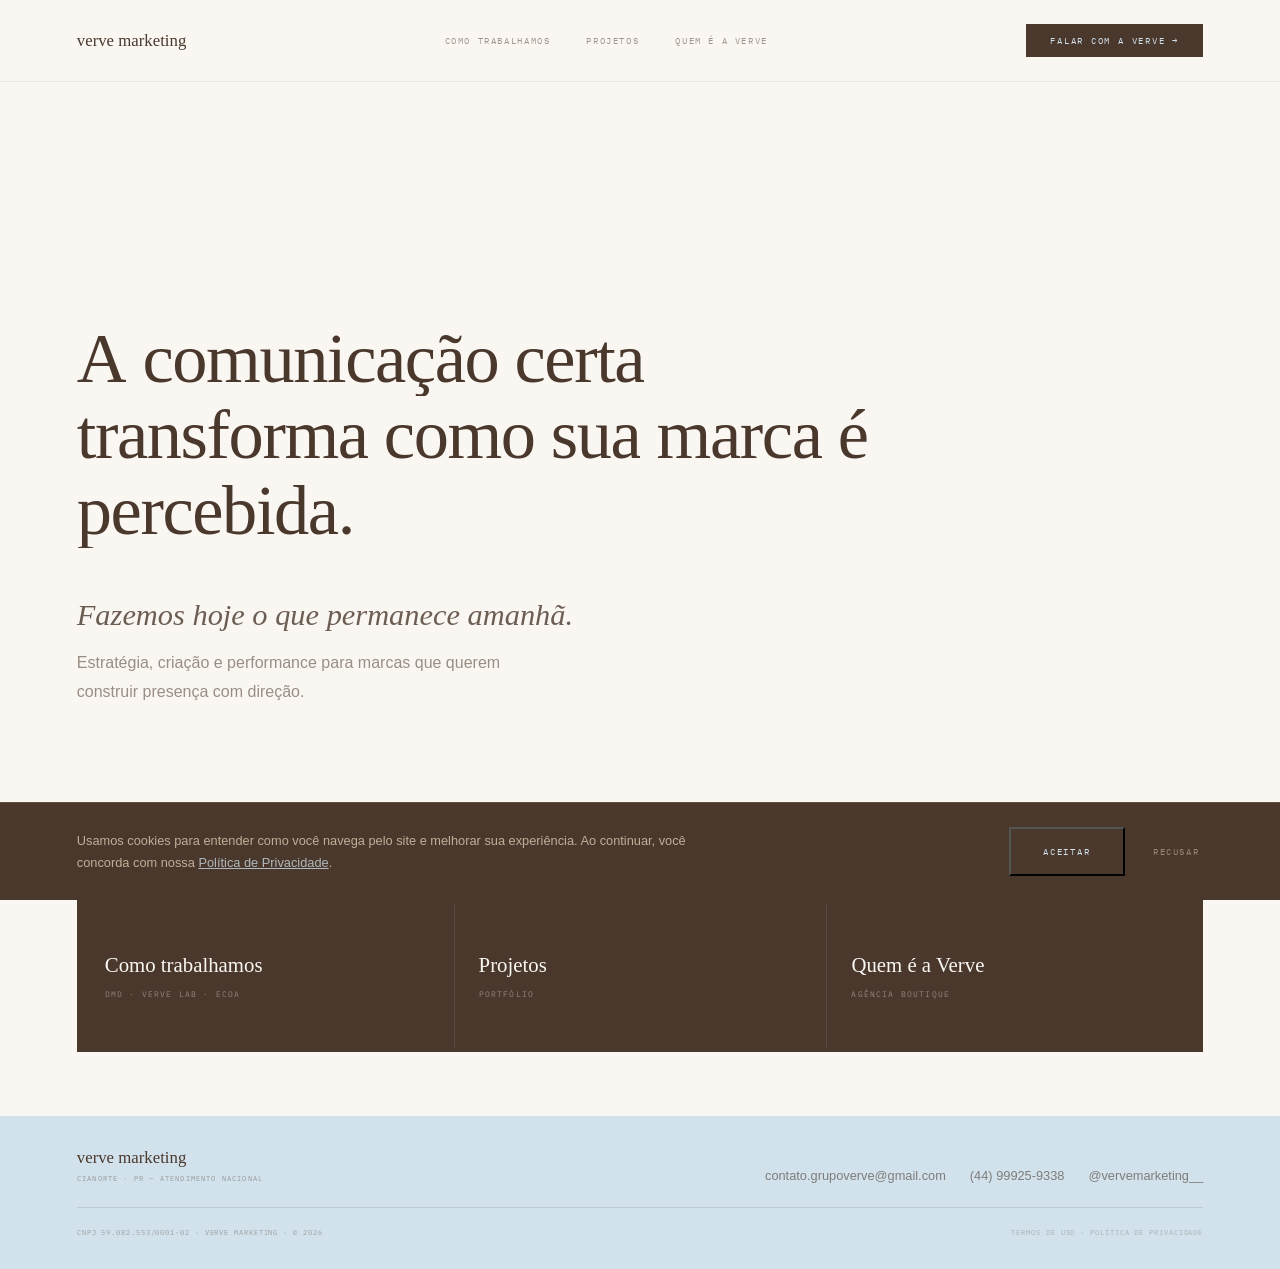
==== commit 8aa0b306: "Corrige cache do CSS/JS após deploy e refina bio do Thalles Adiciona parametro de versao (?v=2) aos " ====
--- a/index.html
+++ b/index.html
@@ -7,7 +7,7 @@
 <title>Verve Marketing</title>
 <link href="https://fonts.googleapis.com/css2?family=IBM+Plex+Mono:wght@300;400;500&display=swap" rel="stylesheet">
 <link href="https://api.fontshare.com/v2/css?f[]=satoshi@300,400,500,700&display=swap" rel="stylesheet">
-<link href="style.css" rel="stylesheet">
+<link href="style.css?v=2" rel="stylesheet">
 </head>
 <body>
 <!-- Google Tag Manager (noscript) -->
@@ -91,7 +91,7 @@
   </div>
 </div>
 
-<script src="main.js"></script>
-<script src="consent.js"></script>
+<script src="main.js?v=2"></script>
+<script src="consent.js?v=2"></script>
 </body>
 </html>
--- a/style.css
+++ b/style.css
@@ -439,10 +439,10 @@
 .btn-light:hover { opacity:0.85; }
 
 /* ── FOOTER ──
-   Fundo bege (não marrom) para não empilhar duas massas escuras em
-   sequência com o bloco de navegação final / caminhos, que já são
-   marrom. Compacto: uma linha de identidade+contato, uma linha legal. */
-footer { background:var(--bege); padding:2.5rem 6vw; }
+   Fundo azul (não marrom) para não empilhar massas escuras em sequência
+   com blocos como caminhos / nav final / definição, que já são marrom.
+   Compacto: uma linha de identidade+contato, uma linha legal. */
+footer { background:var(--azul); padding:2rem 6vw; }
 .footer-top {
   display:flex; flex-wrap:wrap; align-items:flex-end; justify-content:space-between;
   gap:1.25rem; padding-bottom:1.5rem;
@@ -860,12 +860,6 @@
 .etapa-body { max-height:0; overflow:hidden; transition:max-height 0.3s ease; }
 .etapa-item.aberto .etapa-body { max-height:260px; }
 .etapa-texto { font-size:0.85rem; line-height:1.7; color:var(--marrom); opacity:0.6; padding:0 0 1.25rem 4.45rem; }
-.ecoa-cta-futuro {
-  background:none; border:none; padding:0; margin-top:2rem;
-  font-family:'IBM Plex Mono',monospace; font-size:0.56rem;
-  letter-spacing:0.14em; text-transform:uppercase;
-  color:var(--marrom); opacity:0.45; cursor:default;
-}
 
 /* ── NAV FINAL (cross-navegação de 3 vias ao fim de cada página) ── */
 .nav-final { background:var(--marrom); padding:0.25rem; margin:0 6vw; }
@@ -903,35 +897,34 @@
 .caso-periodo { font-family:'IBM Plex Mono',monospace; font-size:0.6rem; color:var(--marrom); opacity:0.4; letter-spacing:0.1em; }
 .caso-contador { font-family:'IBM Plex Mono',monospace; font-size:0.6rem; color:var(--marrom); opacity:0.4; letter-spacing:0.1em; }
 .caso-img { aspect-ratio:4/3; background:rgba(74,56,45,0.04); overflow:hidden; position:relative; }
-.caso-img-inner { width:100%; height:100%; display:flex; align-items:flex-end; padding:1.25rem; }
-.caso-img-label { font-family:'IBM Plex Mono',monospace; font-size:0.48rem; letter-spacing:0.16em; text-transform:uppercase; color:var(--marrom); opacity:0.3; }
+.caso-img img { width:100%; height:100%; object-fit:cover; display:block; }
 .caso-nome { font-family:'Qasbyne','Georgia',serif; font-size:clamp(1.6rem,3vw,2.3rem); color:var(--marrom); text-transform:uppercase; letter-spacing:-0.01em; margin-bottom:1rem; }
 .caso-texto { font-size:0.9rem; line-height:1.8; color:var(--marrom); opacity:0.62; margin-bottom:1.5rem; }
 .caso-lista { display:flex; flex-wrap:wrap; gap:0.6rem; margin-bottom:1.5rem; }
 .caso-contexto { font-family:'Qasbyne','Georgia',serif; font-style:italic; font-size:0.95rem; color:var(--marrom); opacity:0.7; line-height:1.6; margin:1rem 0 0; }
 .caso-indicadores { display:grid; grid-template-columns:repeat(auto-fit,minmax(140px,1fr)); gap:0.75rem; }
 .caso-indicadores .caso-indicador:only-child { grid-column:1/-1; }
-.caso-indicador { border:0.5px solid rgba(74,56,45,0.15); padding:1.1rem 1.25rem; }
-.caso-indicador-valor { font-family:'Qasbyne','Georgia',serif; font-size:2rem; color:var(--marrom); display:block; margin-bottom:0.4rem; line-height:1; }
-.caso-indicador-label { font-family:'IBM Plex Mono',monospace; font-size:0.48rem; letter-spacing:0.12em; text-transform:uppercase; color:var(--marrom); opacity:0.45; }
+.caso-indicador { border-left:3px solid var(--vinho); background:rgba(85,11,24,0.04); padding:1.1rem 1.25rem; }
+.caso-indicador-valor { font-family:'Qasbyne','Georgia',serif; font-size:2.4rem; color:var(--vinho); display:block; margin-bottom:0.4rem; line-height:1; }
+.caso-indicador-label { font-family:'IBM Plex Mono',monospace; font-size:0.48rem; letter-spacing:0.12em; text-transform:uppercase; color:var(--marrom); opacity:0.5; }
 .caso-nota { font-size:0.76rem; line-height:1.6; color:var(--marrom); opacity:0.5; margin-top:0.75rem; }
+.caso-nota sup { font-size:0.7em; }
 
 /* ── FUNDADORES (Quem é a Verve) ── */
-.fundadores-img { aspect-ratio:4/5; max-height:520px; background:rgba(74,56,45,0.04); overflow:hidden; position:relative; margin-bottom:2rem; }
-.fundadores-img-inner { width:100%; height:100%; display:flex; align-items:flex-end; padding:1.5rem; }
-.fundadores-img-label { font-family:'IBM Plex Mono',monospace; font-size:0.5rem; letter-spacing:0.16em; text-transform:uppercase; color:var(--marrom); opacity:0.35; }
 .fundadores-grid { display:grid; grid-template-columns:1fr 1fr; gap:1.5rem; }
-.fundador { padding:1.75rem; background:rgba(74,56,45,0.03); border:0.5px solid rgba(74,56,45,0.08); }
+.fundador { background:rgba(74,56,45,0.03); border:0.5px solid rgba(74,56,45,0.08); overflow:hidden; }
+.fundador-img { aspect-ratio:4/5; overflow:hidden; background:rgba(74,56,45,0.04); }
+.fundador-img img { width:100%; height:100%; object-fit:cover; display:block; }
+.fundador > .fundador-top,
+.fundador > .fundador-funcao,
+.fundador > .fundador-texto { padding-left:1.75rem; padding-right:1.75rem; }
+.fundador > .fundador-top { margin-top:1.75rem; }
+.fundador > .fundador-texto { padding-bottom:1.75rem; }
 .fundador-top { display:flex; align-items:center; justify-content:space-between; gap:0.75rem; margin-bottom:0.75rem; }
 .fundador-nome { font-family:'Qasbyne','Georgia',serif; font-size:1.3rem; color:var(--marrom); }
 .fundador-tag { font-family:'IBM Plex Mono',monospace; font-size:0.48rem; letter-spacing:0.12em; text-transform:uppercase; background:var(--azul); color:var(--marrom); padding:0.35rem 0.6rem; white-space:nowrap; }
 .fundador-funcao { font-size:0.78rem; color:var(--marrom); opacity:0.7; font-weight:500; margin-bottom:0.6rem; }
 .fundador-texto { font-size:0.82rem; line-height:1.7; color:var(--marrom); opacity:0.58; }
-
-/* ── CALLOUTS (pequenos destaques boutique) ── */
-.callouts { display:grid; grid-template-columns:1fr 1fr; gap:1.5rem; margin-top:2.5rem; }
-.callout-mini-titulo { font-family:'Qasbyne','Georgia',serif; font-size:1rem; color:var(--marrom); margin-bottom:0.5rem; }
-.callout-mini-texto { font-size:0.8rem; line-height:1.65; color:var(--marrom); opacity:0.55; }
 
 /* ── FORMULÁRIO ── */
 .form-campo { display:flex; flex-direction:column; gap:0.5rem; margin-bottom:1.75rem; }
@@ -943,6 +936,14 @@
 }
 .form-input:focus { outline:none; border-bottom-color:var(--bege); }
 .form-input::placeholder { color:rgba(250,247,242,0.3); }
+
+/* Variante clara do módulo (bege) — usada onde um bloco escuro em sequência
+   pesaria demais na página (ex.: formulário final de Quem é a Verve). */
+.modulo.bege { background:var(--bege); }
+.modulo.bege .form-label { color:var(--marrom); opacity:0.55; }
+.modulo.bege .form-input { border-bottom-color:rgba(74,56,45,0.25); color:var(--marrom); }
+.modulo.bege .form-input:focus { border-bottom-color:var(--marrom); }
+.modulo.bege .form-input::placeholder { color:rgba(74,56,45,0.35); }
 
 /* ── ABA INFERIOR (mobile) ── */
 .tab-bar {
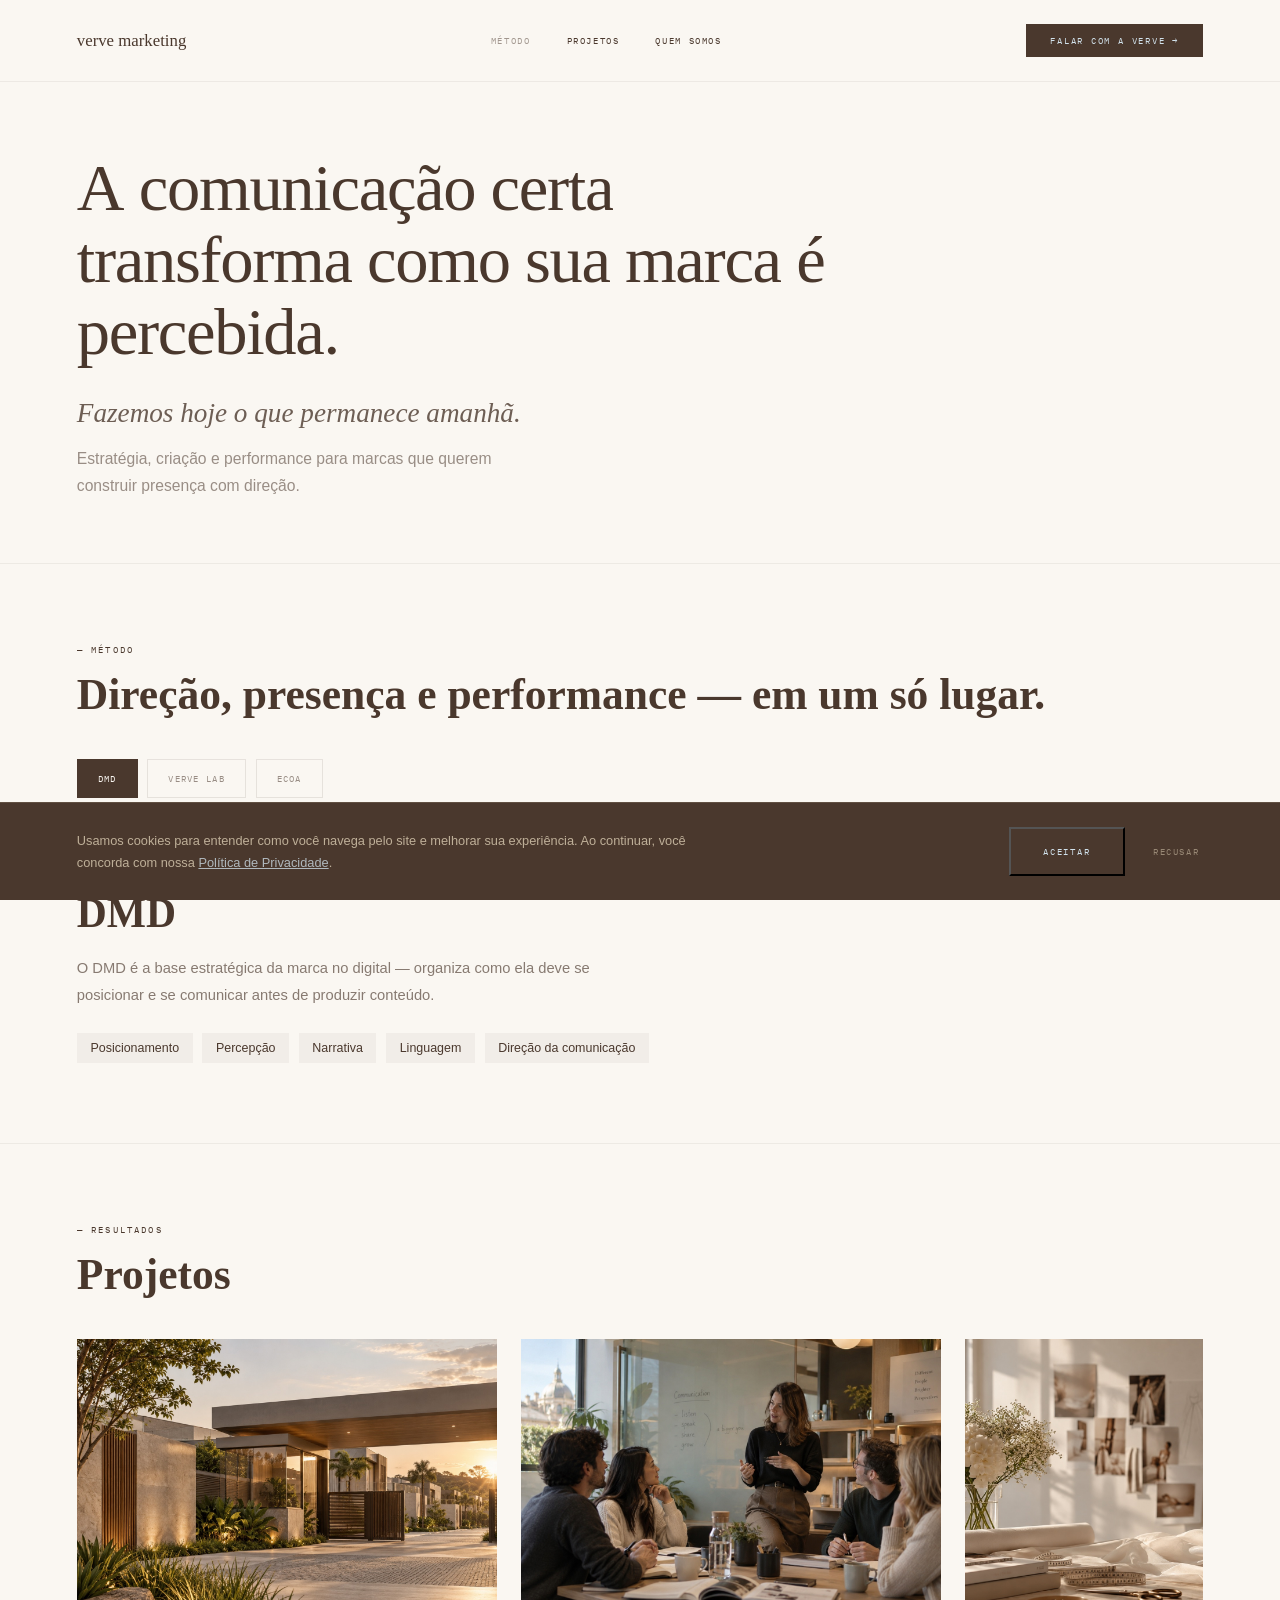
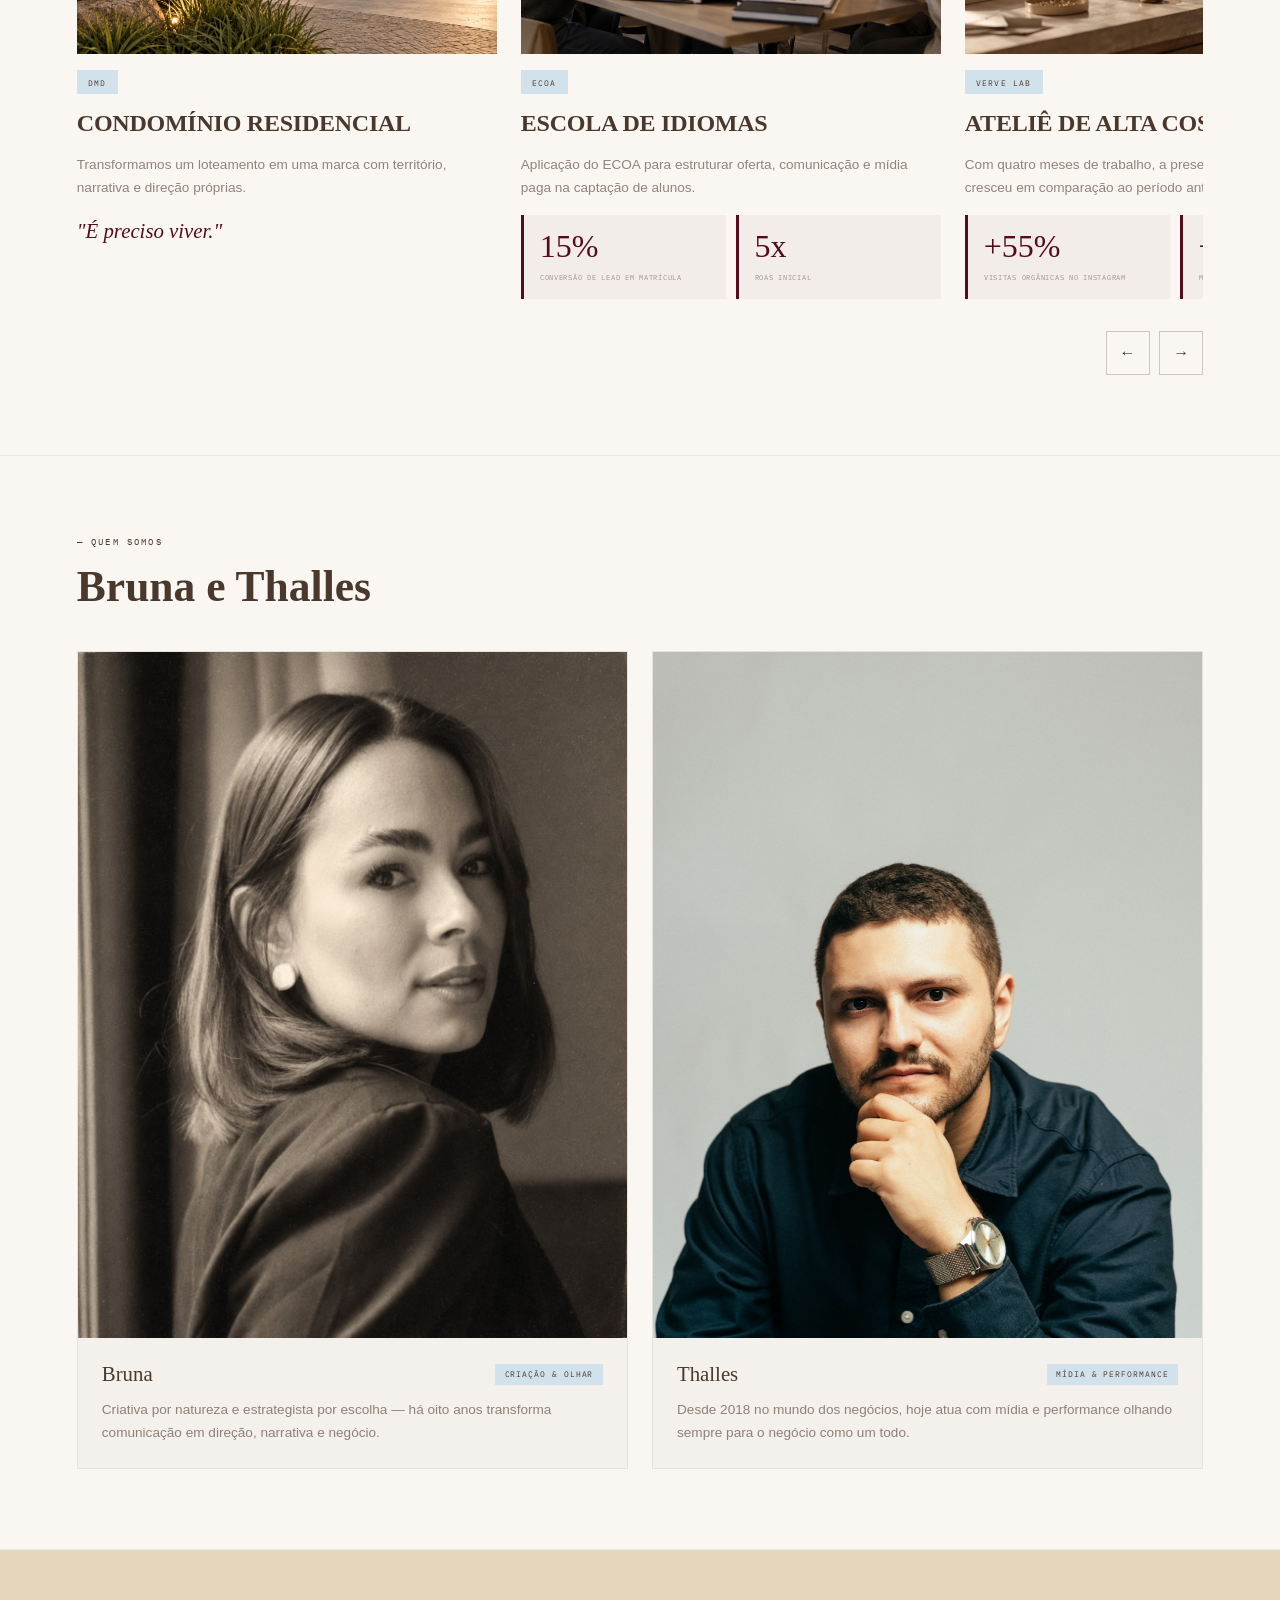
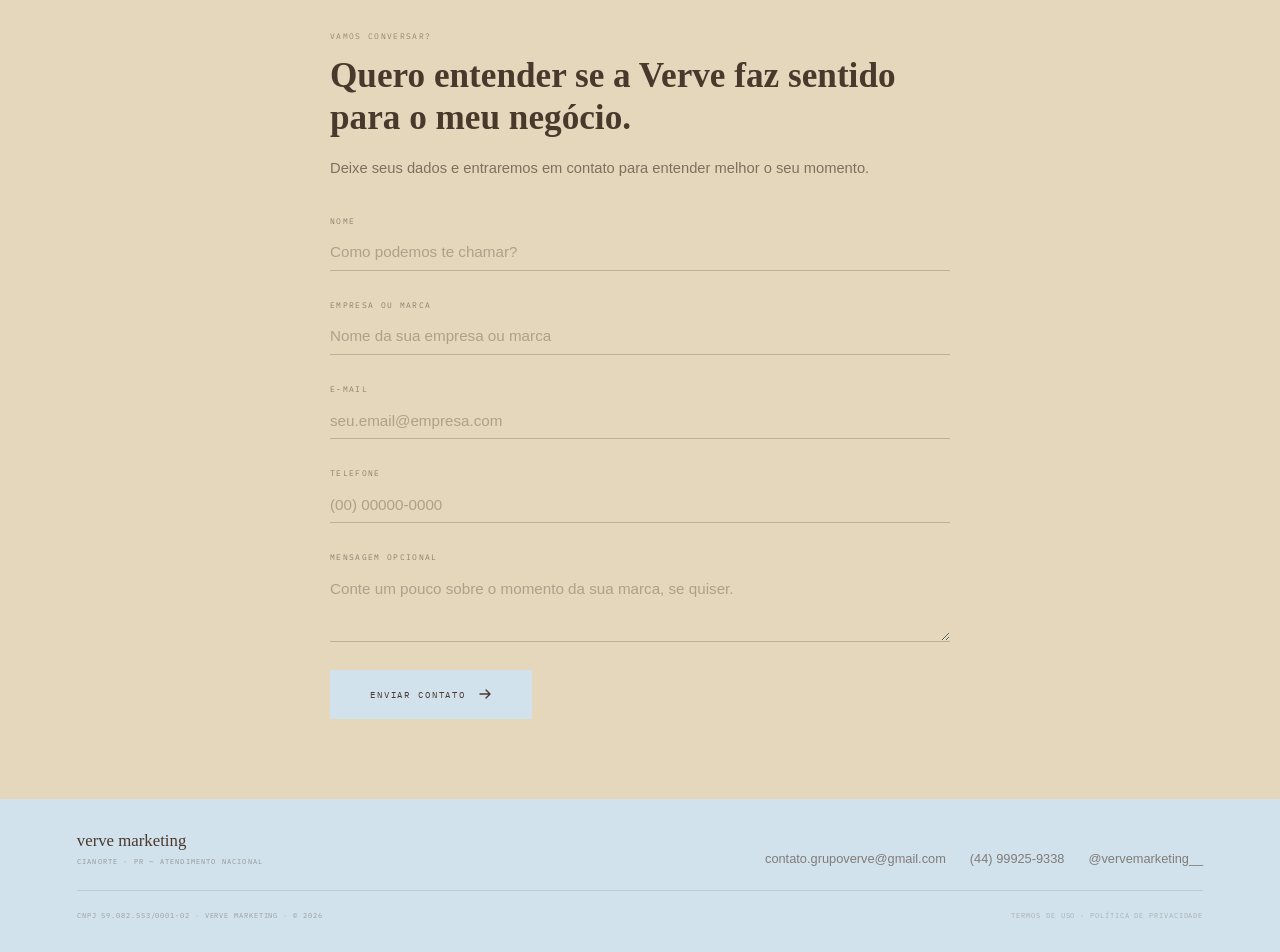
==== commit d896735b: "Reconstrói o site como One Page, inspirada na Monte Consolida Home, Como Trabalhamos, Projetos e Que" ====
--- a/index.html
+++ b/index.html
@@ -7,7 +7,7 @@
 <title>Verve Marketing</title>
 <link href="https://fonts.googleapis.com/css2?family=IBM+Plex+Mono:wght@300;400;500&display=swap" rel="stylesheet">
 <link href="https://api.fontshare.com/v2/css?f[]=satoshi@300,400,500,700&display=swap" rel="stylesheet">
-<link href="style.css?v=2" rel="stylesheet">
+<link href="style.css?v=3" rel="stylesheet">
 </head>
 <body>
 <!-- Google Tag Manager (noscript) -->
@@ -17,17 +17,17 @@
 
 <!-- NAV -->
 <nav>
-  <a href="index.html" class="nav-marca">verve marketing</a>
+  <a href="#top" class="nav-marca">verve marketing</a>
   <div class="nav-links ibm">
-    <a href="como-trabalhamos.html" class="nav-link">Como trabalhamos</a>
-    <a href="projetos.html" class="nav-link">Projetos</a>
-    <a href="quem-e-a-verve.html" class="nav-link">Quem é a Verve</a>
+    <a href="#metodo" class="nav-link">Método</a>
+    <a href="#projetos" class="nav-link">Projetos</a>
+    <a href="#sobre" class="nav-link">Quem somos</a>
   </div>
   <a href="https://wa.me/5544999259338" class="nav-cta ibm" target="_blank">Falar com a Verve →</a>
 </nav>
 
 <!-- HERO -->
-<section class="hero" style="padding-bottom:3rem">
+<section class="hero" id="top">
   <h1 class="hero-headline qa split-reveal">A comunicação certa transforma como sua marca é percebida.</h1>
   <div class="reveal">
     <p class="hero-tagline-grande qa">Fazemos hoje o que permanece amanhã.</p>
@@ -35,23 +35,192 @@
   </div>
 </section>
 
-<!-- OS TRÊS CAMINHOS -->
-<div class="caminhos reveal">
-  <div class="caminhos-grid">
-    <a href="como-trabalhamos.html" class="caminho-item">
-      <span class="caminho-nome qa">Como trabalhamos</span>
-      <span class="caminho-sub ibm">DMD · Verve Lab · ECOA</span>
-    </a>
-    <a href="projetos.html" class="caminho-item">
-      <span class="caminho-nome qa">Projetos</span>
-      <span class="caminho-sub ibm">Portfólio</span>
-    </a>
-    <a href="quem-e-a-verve.html" class="caminho-item">
-      <span class="caminho-nome qa">Quem é a Verve</span>
-      <span class="caminho-sub ibm">Agência boutique</span>
-    </a>
-  </div>
-</div>
+<!-- MÉTODO: DMD / VERVE LAB / ECOA -->
+<section class="metodo" id="metodo">
+  <p class="sec-eyebrow ibm reveal">— Método</p>
+  <h2 class="sec-titulo qa reveal">Direção, presença e performance — em um só lugar.</h2>
+
+  <div class="metodo-tabs reveal">
+    <button class="metodo-tab ativo" onclick="selecionarMetodo('dmd', this)">DMD</button>
+    <button class="metodo-tab" onclick="selecionarMetodo('lab', this)">Verve Lab</button>
+    <button class="metodo-tab" onclick="selecionarMetodo('ecoa', this)">ECOA</button>
+  </div>
+
+  <div class="metodo-painel reveal">
+    <div class="metodo-conteudo ativo" data-conteudo="dmd">
+      <span class="metodo-badge ibm">Direção</span>
+      <h3 class="metodo-nome qa">DMD</h3>
+      <p class="metodo-texto">O DMD é a base estratégica da marca no digital — organiza como ela deve se posicionar e se comunicar antes de produzir conteúdo.</p>
+      <div class="metodo-chips">
+        <span class="modulo-tag">Posicionamento</span>
+        <span class="modulo-tag">Percepção</span>
+        <span class="modulo-tag">Narrativa</span>
+        <span class="modulo-tag">Linguagem</span>
+        <span class="modulo-tag">Direção da comunicação</span>
+      </div>
+    </div>
+
+    <div class="metodo-conteudo" data-conteudo="lab" hidden>
+      <span class="metodo-badge ibm">Presença</span>
+      <h3 class="metodo-nome qa">Verve Lab</h3>
+      <p class="metodo-texto">Agência boutique de marketing: um time dedicado a transformar estratégia em presença de marca, de forma contínua.</p>
+      <div class="metodo-planos">
+        <div>
+          <span class="metodo-plano-nome qa">Communiqué</span>
+          <p class="metodo-plano-texto">A Verve estrutura e produz a comunicação. A marca conduz a rotina das redes.</p>
+        </div>
+        <div>
+          <span class="metodo-plano-nome qa">Totale</span>
+          <p class="metodo-plano-texto">A Verve une estratégia, conteúdo, gestão e mídia em uma operação mais integrada à marca.</p>
+        </div>
+      </div>
+    </div>
+
+    <div class="metodo-conteudo" data-conteudo="ecoa" hidden>
+      <span class="metodo-badge ibm">Performance</span>
+      <h3 class="metodo-nome qa">ECOA</h3>
+      <p class="metodo-texto">O método da Verve para aplicação da mídia paga com direção, clareza e visão de negócio.</p>
+
+      <div class="ecoa-diagrama">
+        <div class="ecoa-circulo">
+          <svg viewBox="0 0 280 280" aria-hidden="true">
+            <circle cx="140" cy="140" r="110" fill="none" stroke="rgba(74,56,45,0.18)" stroke-width="1" stroke-dasharray="2 6"/>
+          </svg>
+          <button class="ecoa-no ativo qa" style="top:0;left:50%" onclick="selecionarEtapaCircular('e', this)" aria-label="Estruturar">E</button>
+          <button class="ecoa-no qa" style="top:50%;left:100%" onclick="selecionarEtapaCircular('c', this)" aria-label="Comunicar">C</button>
+          <button class="ecoa-no qa" style="top:100%;left:50%" onclick="selecionarEtapaCircular('o', this)" aria-label="Operar">O</button>
+          <button class="ecoa-no qa" style="top:50%;left:0" onclick="selecionarEtapaCircular('a', this)" aria-label="Aprimorar">A</button>
+          <span class="ecoa-centro ibm">CICLO<br>CONTÍNUO</span>
+        </div>
+        <div>
+          <span class="ecoa-painel-n ibm" data-painel-n>01 — ESTRUTURAR</span>
+          <p class="ecoa-painel-texto" data-painel-texto>Organizar o que será levado ao mercado: negócio, produto ou serviço, oferta, objetivo e direcionamento comercial.</p>
+        </div>
+      </div>
+    </div>
+  </div>
+</section>
+
+<!-- PROJETOS: CARROSSEL -->
+<section class="projetos" id="projetos">
+  <p class="sec-eyebrow ibm reveal">— Resultados</p>
+  <h2 class="sec-titulo qa reveal">Projetos</h2>
+
+  <div class="projetos-carrossel reveal">
+    <div class="projetos-track" id="projetosTrack">
+      <article class="projeto-card">
+        <div class="caso-img"><img src="condominio-caso.jpg" alt="Condomínio residencial"></div>
+        <span class="caso-tag ibm">DMD</span>
+        <h3 class="caso-nome qa">Condomínio Residencial</h3>
+        <p class="caso-texto">Transformamos um loteamento em uma marca com território, narrativa e direção próprias.</p>
+        <p class="modulo-quote qa" style="font-size:1.3rem;color:var(--vinho)">"É preciso viver."</p>
+      </article>
+
+      <article class="projeto-card">
+        <div class="caso-img"><img src="escola-caso.jpg" alt="Escola de Idiomas"></div>
+        <span class="caso-tag ibm">ECOA</span>
+        <h3 class="caso-nome qa">Escola de Idiomas</h3>
+        <p class="caso-texto">Aplicação do ECOA para estruturar oferta, comunicação e mídia paga na captação de alunos.</p>
+        <div class="caso-indicadores">
+          <div class="caso-indicador">
+            <span class="caso-indicador-valor qa">15%</span>
+            <span class="caso-indicador-label ibm">Conversão de lead em matrícula</span>
+          </div>
+          <div class="caso-indicador">
+            <span class="caso-indicador-valor qa">5x</span>
+            <span class="caso-indicador-label ibm">ROAS inicial</span>
+          </div>
+        </div>
+      </article>
+
+      <article class="projeto-card">
+        <div class="caso-img"><img src="atelie-caso.jpg" alt="Ateliê de Alta Costura"></div>
+        <span class="caso-tag ibm">VERVE LAB</span>
+        <h3 class="caso-nome qa">Ateliê de Alta Costura</h3>
+        <p class="caso-texto">Com quatro meses de trabalho, a presença orgânica da marca cresceu em comparação ao período anterior à entrada da Verve.</p>
+        <div class="caso-indicadores">
+          <div class="caso-indicador">
+            <span class="caso-indicador-valor qa">+55%</span>
+            <span class="caso-indicador-label ibm">Visitas orgânicas no Instagram</span>
+          </div>
+          <div class="caso-indicador">
+            <span class="caso-indicador-valor qa">+90%</span>
+            <span class="caso-indicador-label ibm">Melhora na retenção dos Stories</span>
+          </div>
+        </div>
+      </article>
+    </div>
+
+    <div class="carrossel-setas">
+      <button class="carrossel-seta" onclick="moverCarrossel(-1)" aria-label="Projeto anterior">←</button>
+      <button class="carrossel-seta" onclick="moverCarrossel(1)" aria-label="Próximo projeto">→</button>
+    </div>
+  </div>
+</section>
+
+<!-- QUEM SOMOS -->
+<section class="sobre" id="sobre">
+  <p class="sec-eyebrow ibm reveal">— Quem somos</p>
+  <h2 class="sec-titulo qa reveal">Bruna e Thalles</h2>
+
+  <div class="fundadores-grid reveal-stagger">
+    <div class="fundador">
+      <div class="fundador-img"><img src="bruna.jpg" alt="Bruna, fundadora da Verve Marketing"></div>
+      <div class="fundador-top">
+        <span class="fundador-nome qa">Bruna</span>
+        <span class="fundador-tag ibm">Criação &amp; olhar</span>
+      </div>
+      <p class="fundador-texto">Criativa por natureza e estrategista por escolha — há oito anos transforma comunicação em direção, narrativa e negócio.</p>
+    </div>
+    <div class="fundador">
+      <div class="fundador-img"><img src="thalles.jpg" alt="Thalles, fundador da Verve Marketing"></div>
+      <div class="fundador-top">
+        <span class="fundador-nome qa">Thalles</span>
+        <span class="fundador-tag ibm">Mídia &amp; performance</span>
+      </div>
+      <p class="fundador-texto">Desde 2018 no mundo dos negócios, hoje atua com mídia e performance olhando sempre para o negócio como um todo.</p>
+    </div>
+  </div>
+</section>
+
+<!-- CONTATO -->
+<section class="modulo bege" id="contato">
+  <div class="modulo-card reveal">
+    <p class="modulo-label ibm">Vamos conversar?</p>
+    <h2 class="modulo-nome qa" style="margin-bottom:1rem">Quero entender se a Verve faz sentido para o meu negócio.</h2>
+    <p class="modulo-texto" style="margin-bottom:2rem">Deixe seus dados e entraremos em contato para entender melhor o seu momento.</p>
+    <form id="formInteresse" onsubmit="enviarFormularioInteresse(event)">
+      <div class="form-campo">
+        <label class="form-label ibm" for="nome">Nome</label>
+        <input class="form-input" type="text" id="nome" name="nome" placeholder="Como podemos te chamar?" required>
+      </div>
+      <div class="form-campo">
+        <label class="form-label ibm" for="empresa">Empresa ou marca</label>
+        <input class="form-input" type="text" id="empresa" name="empresa" placeholder="Nome da sua empresa ou marca">
+      </div>
+      <div class="form-campo">
+        <label class="form-label ibm" for="email">E-mail</label>
+        <input class="form-input" type="email" id="email" name="email" placeholder="seu.email@empresa.com" required>
+      </div>
+      <div class="form-campo">
+        <label class="form-label ibm" for="telefone">Telefone</label>
+        <input class="form-input" type="tel" id="telefone" name="telefone" placeholder="(00) 00000-0000">
+      </div>
+      <div class="form-campo">
+        <label class="form-label ibm" for="mensagem">Mensagem opcional</label>
+        <textarea class="form-input" id="mensagem" name="mensagem" rows="3" placeholder="Conte um pouco sobre o momento da sua marca, se quiser."></textarea>
+      </div>
+      <button type="submit" class="btn-light ibm">
+        Enviar contato
+        <svg width="14" height="14" viewBox="0 0 14 14" fill="none"><path d="M2 7h10M8 3l4 4-4 4" stroke="currentColor" stroke-width="1.4" stroke-linecap="round" stroke-linejoin="round"/></svg>
+      </button>
+    </form>
+    <div class="form-sucesso" id="formSucesso" hidden>
+      <p class="modulo-quote qa" style="margin-bottom:0.75rem">Recebemos seu contato.</p>
+      <p class="modulo-texto">Em breve alguém da Verve vai falar com você.</p>
+    </div>
+  </div>
+</section>
 
 <!-- FOOTER -->
 <footer>
@@ -75,10 +244,10 @@
 <!-- ABA INFERIOR (mobile) -->
 <nav class="tab-bar">
   <div class="tab-bar-grid">
-    <a href="index.html" class="tab-item ativo ibm"><span class="tab-item-marca"></span>Início</a>
-    <a href="como-trabalhamos.html" class="tab-item ibm"><span class="tab-item-marca"></span>Método</a>
-    <a href="projetos.html" class="tab-item ibm"><span class="tab-item-marca"></span>Projetos</a>
-    <a href="quem-e-a-verve.html" class="tab-item ibm"><span class="tab-item-marca"></span>Sobre</a>
+    <a href="#top" class="tab-item ibm"><span class="tab-item-marca"></span>Início</a>
+    <a href="#metodo" class="tab-item ibm"><span class="tab-item-marca"></span>Método</a>
+    <a href="#projetos" class="tab-item ibm"><span class="tab-item-marca"></span>Projetos</a>
+    <a href="#sobre" class="tab-item ibm"><span class="tab-item-marca"></span>Sobre</a>
   </div>
 </nav>
 
@@ -91,7 +260,7 @@
   </div>
 </div>
 
-<script src="main.js?v=2"></script>
+<script src="main.js?v=3"></script>
 <script src="consent.js?v=2"></script>
 </body>
 </html>
--- a/style.css
+++ b/style.css
@@ -46,73 +46,6 @@
 }
 .nav-link:hover, .nav-link.ativo { opacity:1; }
 
-/* ── NAV · MENU MOBILE ── */
-.nav-toggle {
-  display:none; background:none; border:none; cursor:pointer;
-  width:28px; height:20px; padding:0;
-  flex-direction:column; justify-content:space-between;
-}
-.nav-toggle span { display:block; height:1.5px; width:100%; background:var(--marrom); transition:transform 0.3s ease, opacity 0.3s ease; }
-.nav-toggle.aberto span:nth-child(1) { transform:translateY(9px) rotate(45deg); }
-.nav-toggle.aberto span:nth-child(2) { opacity:0; }
-.nav-toggle.aberto span:nth-child(3) { transform:translateY(-9px) rotate(-45deg); }
-
-.nav-mobile {
-  position:fixed; inset:0; z-index:150;
-  background:var(--off);
-  display:flex; flex-direction:column; justify-content:center;
-  padding:0 6vw; gap:1.75rem;
-  transform:translateY(-100%);
-  transition:transform 0.4s ease;
-}
-.nav-mobile.aberto { transform:translateY(0); }
-.nav-mobile-link {
-  font-family:'Qasbyne','Georgia',serif; font-size:2rem;
-  color:var(--marrom); text-decoration:none; opacity:0.85;
-}
-.nav-mobile-link:hover { opacity:1; }
-.nav-mobile .btn { align-self:flex-start; margin-top:1rem; }
-
-@media (prefers-reduced-motion: reduce) {
-  .nav-mobile { transition:none; }
-  .nav-toggle span { transition:none; }
-}
-
-/* ── LINK "SAIBA MAIS" ── */
-.link-mais {
-  display:inline-flex; align-items:center; gap:0.5rem;
-  font-family:'IBM Plex Mono',monospace; font-size:0.56rem;
-  letter-spacing:0.18em; text-transform:uppercase;
-  color:var(--marrom); opacity:0.55; text-decoration:none;
-  margin-top:1.75rem; transition:opacity 0.2s, transform 0.2s;
-}
-.link-mais:hover { opacity:1; transform:translateX(4px); }
-
-/* ── MARQUEE (faixa de movimento contínuo) ── */
-.marquee {
-  overflow:hidden; white-space:nowrap;
-  padding:1.35rem 0;
-  border-bottom:1px solid rgba(74,56,45,0.07);
-  background:var(--off);
-}
-.marquee-track {
-  display:inline-flex; width:max-content;
-  animation:marquee-scroll 28s linear infinite;
-}
-.marquee-track span {
-  font-family:'IBM Plex Mono',monospace; font-size:0.66rem;
-  letter-spacing:0.2em; text-transform:uppercase;
-  color:var(--marrom); opacity:0.32;
-  display:inline-flex; align-items:center; gap:1.75rem;
-  padding:0 1.75rem;
-}
-.marquee-track span::after { content:'—'; opacity:0.55; }
-@keyframes marquee-scroll {
-  from { transform:translateX(0); }
-  to { transform:translateX(-50%); }
-}
-.marquee:hover .marquee-track { animation-play-state:paused; }
-
 /* ── TÍTULOS · REVEAL POR PALAVRA ── */
 .split-word { display:inline-block; overflow:hidden; vertical-align:top; }
 .split-word-inner {
@@ -129,59 +62,32 @@
 .btn:hover { transform:translateY(-2px); box-shadow:0 12px 28px rgba(74,56,45,0.22); }
 .btn-light:hover { transform:translateY(-2px); box-shadow:0 12px 28px rgba(74,56,45,0.16); }
 
-/* ── PARALLAX SUTIL ── */
-.parallax { will-change:transform; }
-
-@media (prefers-reduced-motion: reduce) {
-  .marquee-track { animation:none; }
+@media (prefers-reduced-motion: reduce) {
   .split-word-inner { transform:none; transition:none; }
   .btn:hover, .btn-light:hover { transform:none; box-shadow:none; }
-  .parallax { transform:none !important; }
-}
-@media (max-width:600px) {
-  .marquee-track span { font-size:0.58rem; padding:0 1.1rem; }
-}
-
-/* ── PAGE HERO (páginas internas) ── */
-.page-hero { padding:11rem 6vw 4rem; border-bottom:1px solid rgba(74,56,45,0.07); }
-.page-hero .sec-titulo { margin-bottom:1.25rem; }
-.page-hero-sub { font-size:1rem; line-height:1.8; color:var(--marrom); opacity:0.55; max-width:520px; }
+}
 
 /* ── HERO ── */
 .hero {
-  min-height:100vh;
-  padding:11rem 6vw 7rem;
-  display:flex; flex-direction:column; justify-content:center;
+  padding:9.5rem 6vw 4rem;
   border-bottom:1px solid rgba(74,56,45,0.07);
 }
 .hero-headline {
   font-family:'Qasbyne','Georgia',serif;
-  font-size:clamp(2.8rem,5.5vw,5.2rem);
+  font-size:clamp(2.6rem,5.2vw,4.8rem);
   font-weight:400; color:var(--marrom);
   line-height:1.08; letter-spacing:-0.02em;
-  max-width:820px; margin-bottom:3rem;
-}
-.hero-bottom {
-  display:grid; grid-template-columns:1fr 1fr;
-  gap:4rem; align-items:end;
-  padding-top:3rem;
-  border-top:1px solid rgba(74,56,45,0.08);
-}
-.hero-tagline {
-  font-family:'IBM Plex Mono',monospace; font-size:0.62rem;
-  letter-spacing:0.22em; text-transform:uppercase;
-  color:var(--marrom); opacity:0.35; margin-bottom:1.25rem;
-}
-.hero-sub {
-  font-size:1rem; line-height:1.8;
-  color:var(--marrom); opacity:0.55; max-width:460px;
+  max-width:820px; margin-bottom:1.75rem;
 }
 .hero-tagline-grande {
   font-family:'Qasbyne','Georgia',serif; font-style:italic;
-  font-size:clamp(1.3rem,2.8vw,1.9rem); color:var(--marrom);
+  font-size:clamp(1.2rem,2.6vw,1.7rem); color:var(--marrom);
   opacity:0.8; margin-bottom:0.85rem; line-height:1.3;
 }
-.hero-actions { display:flex; flex-direction:column; align-items:flex-end; gap:0.75rem; }
+.hero-sub {
+  font-size:0.98rem; line-height:1.75;
+  color:var(--marrom); opacity:0.55; max-width:460px;
+}
 .btn {
   display:inline-flex; align-items:center; gap:0.75rem;
   font-family:'IBM Plex Mono',monospace; font-size:0.58rem;
@@ -191,257 +97,154 @@
   white-space:nowrap;
 }
 .btn:hover { opacity:0.85; }
-.btn svg { transition:transform 0.25s; }
-.btn:hover svg { transform:translateX(4px); }
-
-/* ── DEFINIÇÃO VERVE ── */
-.definicao {
-  background:var(--marrom);
-  padding:6rem 6vw;
-  display:grid; grid-template-columns:1fr 2fr;
-  gap:6rem; align-items:center;
-  border-bottom:1px solid rgba(74,56,45,0.07);
-}
-.def-palavra {
-  font-family:'Qasbyne','Georgia',serif;
-  font-size:clamp(4rem,8vw,7rem);
-  color:var(--bege); opacity:0.12; line-height:1;
-}
-.def-tipo {
-  font-family:'IBM Plex Mono',monospace; font-size:0.56rem;
-  letter-spacing:0.22em; text-transform:uppercase;
-  color:var(--bege); opacity:0.4; margin-bottom:1.25rem;
-}
-.def-origem {
-  font-family:'IBM Plex Mono',monospace; font-size:0.56rem;
-  letter-spacing:0.18em; text-transform:uppercase;
-  color:var(--bege); opacity:0.35; margin-bottom:1.5rem;
-  font-style:normal;
-}
-.def-texto {
-  font-family:'Qasbyne','Georgia',serif;
-  font-size:clamp(1.1rem,1.8vw,1.5rem);
-  color:var(--bege); line-height:1.75; opacity:0.88;
-}
-.def-ancora {
-  font-family:'IBM Plex Mono',monospace; font-size:0.6rem;
-  letter-spacing:0.22em; text-transform:uppercase;
-  color:var(--bege); opacity:0.38; margin-top:2rem;
-}
-
-/* ── O QUE É A VERVE + SERVIÇOS ── */
-.verve {
-  padding:8rem 6vw;
-  display:grid; grid-template-columns:1fr 1fr;
-  gap:7rem; align-items:start;
-  border-bottom:1px solid rgba(74,56,45,0.07);
-}
+
+/* ── MOVIMENTO / SCROLL REVEAL ── */
+.reveal { opacity:0; transform:translateY(22px); transition:opacity 0.7s ease, transform 0.7s ease; }
+.reveal.in-view { opacity:1; transform:translateY(0); }
+.reveal-stagger > * { opacity:0; transform:translateY(18px); transition:opacity 0.6s ease, transform 0.6s ease; }
+.reveal-stagger.in-view > * { opacity:1; transform:translateY(0); }
+
+@media (prefers-reduced-motion: reduce) {
+  html { scroll-behavior:auto; }
+  .reveal, .reveal-stagger > * { opacity:1; transform:none; transition:none; }
+}
+
+/* ── TÍTULOS DE SEÇÃO (reutilizados em toda a página) ── */
 .sec-eyebrow {
   font-family:'IBM Plex Mono',monospace; font-size:0.54rem;
   letter-spacing:0.25em; text-transform:uppercase;
-  color:var(--marrom); opacity:0.35; margin-bottom:1rem;
+  color:var(--marrom); opacity:0.4; margin-bottom:1rem;
 }
 .sec-titulo {
   font-family:'Qasbyne','Georgia',serif;
-  font-size:clamp(1.8rem,3vw,2.8rem);
-  color:var(--marrom); line-height:1.1; margin-bottom:2rem;
-}
-.verve-frase {
-  font-size:0.95rem; line-height:1.85;
-  color:var(--marrom); opacity:0.58; max-width:420px;
-}
-.verve-destaque {
-  font-family:'Qasbyne','Georgia',serif;
-  font-size:1.05rem; color:var(--marrom);
-  line-height:1.7; margin-top:2rem;
-  padding-left:1.25rem;
-  border-left:2px solid var(--marrom);
-  opacity:0.7;
-}
-
-/* Serviços grid */
-.serv-eyebrow {
-  font-family:'IBM Plex Mono',monospace; font-size:0.54rem;
-  letter-spacing:0.25em; text-transform:uppercase;
-  color:var(--marrom); opacity:0.35; margin-bottom:1.5rem;
-}
-.serv-grid {
-  display:grid; grid-template-columns:1fr 1fr; gap:2px;
-}
-.serv-card {
-  background:rgba(74,56,45,0.03);
-  border:0.5px solid rgba(74,56,45,0.08);
-  padding:1.5rem;
-}
-.serv-card-full { grid-column:1/-1; }
-.serv-n {
-  font-family:'IBM Plex Mono',monospace; font-size:0.5rem;
-  color:var(--marrom); opacity:0.2; margin-bottom:0.5rem;
-}
-.serv-nome {
-  font-family:'Qasbyne','Georgia',serif;
-  font-size:1rem; color:var(--marrom); margin-bottom:0.3rem;
-}
-.serv-desc {
-  font-size:0.78rem; line-height:1.65;
-  color:var(--marrom); opacity:0.48; margin-top:0.35rem;
-}
-.serv-fn {
-  font-family:'IBM Plex Mono',monospace; font-size:0.48rem;
-  letter-spacing:0.12em; text-transform:uppercase;
-  color:var(--marrom); opacity:0.35; margin-top:0.25rem;
-}
-
-
-/* Serviços acordeão */
-.serv-acordeao { display:flex; flex-direction:column; }
-.serv-acc-item { border-bottom:0.5px solid rgba(74,56,45,0.08); }
-.serv-acc-item:first-child { border-top:0.5px solid rgba(74,56,45,0.08); }
-.serv-acc-btn {
-  width:100%; background:none; border:none;
-  padding:1.25rem 0;
-  display:flex; justify-content:space-between; align-items:center;
-  cursor:pointer; text-align:left;
-  font-family:'Qasbyne','Georgia',serif;
-  font-size:1rem; color:var(--marrom); transition:opacity 0.2s;
-}
-.serv-acc-btn:hover { opacity:0.7; }
-.serv-acc-n { font-family:'IBM Plex Mono',monospace; font-size:0.5rem; color:var(--marrom); opacity:0.25; margin-right:0.75rem; }
-.serv-acc-fn { font-family:'IBM Plex Mono',monospace; font-size:0.5rem; letter-spacing:0.12em; text-transform:uppercase; color:var(--marrom); opacity:0.35; display:flex; align-items:center; gap:0.5rem; flex-shrink:0; margin-left:1rem; }
-.serv-acc-icon { font-size:1rem; color:var(--marrom); opacity:0.4; transition:transform 0.3s; font-style:normal; }
-.serv-acc-item.aberto .serv-acc-icon { transform:rotate(45deg); opacity:1; }
-.serv-acc-resp {
-  max-height:0; overflow:hidden;
-  transition:max-height 0.3s ease, padding 0.3s ease;
-  font-size:0.82rem; line-height:1.75;
-  color:var(--marrom); opacity:0.5; padding-bottom:0;
-}
-.serv-acc-item.aberto .serv-acc-resp { max-height:200px; padding-bottom:1.25rem; }
-
-/* ── PARA QUEM ── */
-.paraquem {
-  background:var(--azul);
-  padding:8rem 6vw;
-  border-bottom:1px solid rgba(74,56,45,0.07);
-}
-.paraquem-grid {
-  display:grid; grid-template-columns:1fr 1fr; gap:5rem;
-}
-.col-label {
-  font-family:'IBM Plex Mono',monospace; font-size:0.54rem;
-  letter-spacing:0.22em; text-transform:uppercase;
-  color:var(--marrom); margin-bottom:2rem;
-}
-.col-sim .col-label { opacity:0.65; }
-.col-nao .col-label { opacity:0.38; }
-.pq-item {
-  display:flex; align-items:flex-start; gap:0.85rem;
-  padding:1.1rem 0;
-  border-bottom:0.5px solid rgba(74,56,45,0.08);
-  font-size:0.9rem; line-height:1.65; color:var(--marrom);
-}
-.pq-item:last-child { border-bottom:none; }
-.col-sim .pq-item { opacity:0.82; }
-.col-nao .pq-item { opacity:0.35; }
-.pq-icon { flex-shrink:0; margin-top:2px; color:var(--marrom); }
-
-/* ── DEPOIMENTOS ── */
-.depoimentos {
-  padding:8rem 6vw;
-  border-bottom:1px solid rgba(74,56,45,0.07);
-}
-.depo-header { margin-bottom:4rem; }
-.depo-grid {
-  display:grid; grid-template-columns:repeat(3,1fr); gap:2px;
-}
-.depo-card {
-  border:0.5px solid rgba(74,56,45,0.08);
-  padding:1.5rem; background:var(--off);
-}
-.depo-texto {
-  font-family:'Qasbyne','Georgia',serif;
-  font-size:0.88rem;
-  color:var(--marrom); line-height:1.65;
-  margin-bottom:1rem; opacity:0.72;
-}
-.depo-autor {
-  font-family:'IBM Plex Mono',monospace; font-size:0.54rem;
-  letter-spacing:0.15em; text-transform:uppercase;
-  color:var(--marrom); opacity:0.5;
-}
-.depo-cargo { font-size:0.78rem; color:var(--marrom); opacity:0.35; margin-top:0.2rem; }
-
-/* ── BRUNA ── */
-.bruna {
-  background:var(--marrom);
-  padding:8rem 6vw;
-  display:grid; grid-template-columns:1fr 1fr;
-  gap:7rem; align-items:center;
-  border-bottom:1px solid rgba(74,56,45,0.07);
-}
-.bruna-img {
-  aspect-ratio:3/4; max-height:580px;
-  background:rgba(250,247,242,0.05);
-  overflow:hidden; position:relative;
-}
-.bruna-img-inner { width:100%; height:100%; display:flex; align-items:flex-end; padding:1.5rem; }
-.bruna-img-label { font-family:'IBM Plex Mono',monospace; font-size:0.5rem; letter-spacing:0.18em; text-transform:uppercase; color:var(--bege); opacity:0.25; }
-.bruna-eyebrow { font-family:'IBM Plex Mono',monospace; font-size:0.54rem; letter-spacing:0.22em; text-transform:uppercase; color:var(--bege); opacity:0.4; margin-bottom:1rem; }
-.bruna-nome { font-family:'Qasbyne','Georgia',serif; font-size:clamp(2.2rem,4vw,3.5rem); color:var(--bege); line-height:1; margin-bottom:0.4rem; }
-.bruna-cargo { font-family:'IBM Plex Mono',monospace; font-size:0.54rem; letter-spacing:0.18em; text-transform:uppercase; color:var(--bege); opacity:0.4; margin-bottom:2.5rem; }
-.bruna-texto { font-size:0.92rem; line-height:1.9; color:var(--bege); opacity:0.65; }
-.bruna-texto p { margin-bottom:1.25rem; }
-.bruna-texto p:last-child { margin-bottom:0; }
-.bruna-stats { display:flex; gap:3rem; margin-top:3rem; padding-top:2.5rem; border-top:0.5px solid rgba(228,215,188,0.1); flex-wrap:wrap; }
-.stat-n { font-family:'Qasbyne','Georgia',serif; font-size:2rem; color:var(--azul); line-height:1; margin-bottom:0.3rem; }
-.stat-l { font-family:'IBM Plex Mono',monospace; font-size:0.48rem; letter-spacing:0.1em; text-transform:uppercase; color:var(--bege); opacity:0.35; line-height:1.5; }
-
-/* ── FAQ ── */
-.faq { padding:8rem 6vw; border-bottom:1px solid rgba(74,56,45,0.07); }
-.faq-lista { margin-top:3.5rem; }
-.faq-item { border-bottom:0.5px solid rgba(74,56,45,0.08); }
-.faq-item:first-child { border-top:0.5px solid rgba(74,56,45,0.08); }
-.faq-btn {
-  width:100%; background:none; border:none;
-  padding:1.75rem 0;
-  display:flex; justify-content:space-between; align-items:center;
-  cursor:pointer; text-align:left;
-  font-family:'Qasbyne','Georgia',serif;
-  font-size:1.05rem; color:var(--marrom); transition:opacity 0.2s;
-}
-.faq-btn:hover { opacity:0.7; }
-.faq-icon { font-size:1.4rem; color:var(--marrom); opacity:0.4; transition:transform 0.3s; flex-shrink:0; margin-left:1.5rem; font-style:normal; }
-.faq-item.aberto .faq-icon { transform:rotate(45deg); opacity:1; }
-.faq-resp {
-  max-height:0; overflow:hidden;
-  transition:max-height 0.35s ease, padding 0.35s ease;
-  font-size:0.88rem; line-height:1.82;
-  color:var(--marrom); opacity:0.55; padding-bottom:0;
-}
-.faq-item.aberto .faq-resp { max-height:300px; padding-bottom:2rem; }
-
-/* ── CTA ── */
-.cta {
-  background:var(--marrom);
-  padding:9rem 6vw;
-  text-align:center;
-}
-.cta-eyebrow { font-family:'IBM Plex Mono',monospace; font-size:0.54rem; letter-spacing:0.28em; text-transform:uppercase; color:var(--azul); opacity:0.5; margin-bottom:1.5rem; }
-.cta-titulo { font-family:'Qasbyne','Georgia',serif; font-size:clamp(2rem,4.5vw,4rem); color:var(--bege); line-height:1.05; max-width:640px; margin:0 auto 1.5rem; }
-.cta-sub { font-size:0.92rem; color:var(--bege); opacity:0.42; max-width:420px; margin:0 auto 3.5rem; line-height:1.8; }
+  font-size:clamp(1.8rem,3.4vw,2.8rem);
+  color:var(--marrom); line-height:1.1; margin-bottom:2.5rem;
+}
+
+/* ── MÉTODO (DMD / Verve Lab / ECOA — seletor por abas) ── */
+.metodo { padding:5rem 6vw; border-bottom:1px solid rgba(74,56,45,0.07); }
+.metodo-tabs { display:flex; gap:0.6rem; flex-wrap:wrap; margin-bottom:0; }
+.metodo-tab {
+  cursor:pointer; border:0.5px solid rgba(74,56,45,0.2); background:none;
+  font-family:'IBM Plex Mono',monospace; font-size:0.58rem; letter-spacing:0.14em; text-transform:uppercase;
+  color:var(--marrom); opacity:0.55; padding:0.75rem 1.25rem; transition:all 0.2s;
+}
+.metodo-tab:hover { opacity:0.85; }
+.metodo-tab.ativo { background:var(--marrom); color:var(--off); opacity:1; border-color:var(--marrom); }
+.metodo-painel { max-width:760px; margin-top:3rem; }
+.metodo-conteudo { animation:metodo-fade 0.4s ease; }
+@keyframes metodo-fade { from { opacity:0; transform:translateY(8px); } to { opacity:1; transform:translateY(0); } }
+.metodo-badge {
+  font-family:'IBM Plex Mono',monospace; font-size:0.52rem;
+  letter-spacing:0.16em; text-transform:uppercase;
+  padding:0.5rem 0.85rem; display:inline-block;
+  background:var(--azul); color:var(--marrom); margin-bottom:1.25rem;
+}
+.metodo-nome { font-family:'Qasbyne','Georgia',serif; font-size:clamp(1.8rem,3.6vw,2.6rem); color:var(--marrom); line-height:1; margin-bottom:1.25rem; }
+.metodo-texto { font-size:0.92rem; line-height:1.85; color:var(--marrom); opacity:0.65; max-width:520px; margin-bottom:1.5rem; }
+.metodo-chips { display:flex; flex-wrap:wrap; gap:0.6rem; }
+.modulo-tag { font-size:0.78rem; padding:0.5rem 0.85rem; background:rgba(74,56,45,0.05); color:var(--marrom); }
+.metodo-planos { display:grid; grid-template-columns:1fr 1fr; gap:2.5rem; margin-top:0.5rem; }
+.metodo-plano-nome { font-family:'Qasbyne','Georgia',serif; font-size:1.1rem; color:var(--marrom); display:block; margin-bottom:0.5rem; }
+.metodo-plano-texto { font-size:0.85rem; line-height:1.7; color:var(--marrom); opacity:0.6; }
+
+@media (prefers-reduced-motion: reduce) {
+  .metodo-conteudo { animation:none; }
+}
+
+/* ── ECOA · DIAGRAMA CIRCULAR ── */
+.ecoa-diagrama { display:grid; grid-template-columns:auto 1fr; gap:4rem; align-items:center; margin-top:1rem; }
+.ecoa-circulo { position:relative; width:280px; height:280px; flex-shrink:0; }
+.ecoa-circulo svg { width:100%; height:100%; display:block; }
+.ecoa-no {
+  position:absolute; transform:translate(-50%,-50%);
+  width:3rem; height:3rem; border-radius:50%;
+  display:flex; align-items:center; justify-content:center;
+  background:var(--off); border:1.5px solid rgba(74,56,45,0.3); cursor:pointer;
+  font-size:1.1rem; color:var(--marrom);
+  transition:background 0.3s ease, color 0.3s ease, border-color 0.3s ease, transform 0.2s ease;
+}
+.ecoa-no:hover { transform:translate(-50%,-50%) scale(1.08); }
+.ecoa-no.ativo { background:var(--vinho); border-color:var(--vinho); color:var(--off); }
+.ecoa-centro {
+  position:absolute; top:50%; left:50%; transform:translate(-50%,-50%);
+  font-size:0.46rem; letter-spacing:0.14em; text-transform:uppercase;
+  color:var(--marrom); opacity:0.35; text-align:center; line-height:1.6;
+}
+.ecoa-painel-n { font-size:0.6rem; letter-spacing:0.2em; text-transform:uppercase; color:var(--vinho); opacity:0.85; display:block; margin-bottom:0.85rem; }
+.ecoa-painel-texto { font-size:0.95rem; line-height:1.75; color:var(--marrom); opacity:0.7; max-width:420px; }
+
+@media (prefers-reduced-motion: reduce) {
+  .ecoa-no { transition:none; }
+  .ecoa-no:hover { transform:translate(-50%,-50%); }
+}
+
+/* ── PROJETOS · CARROSSEL ── */
+.projetos { padding:5rem 6vw; border-bottom:1px solid rgba(74,56,45,0.07); }
+.projetos-carrossel { position:relative; }
+.projetos-track {
+  display:flex; gap:1.5rem; overflow-x:auto; scroll-snap-type:x mandatory;
+  -webkit-overflow-scrolling:touch; padding-bottom:0.5rem;
+  scrollbar-width:none;
+}
+.projetos-track::-webkit-scrollbar { display:none; }
+.projeto-card { flex:0 0 min(420px,82vw); scroll-snap-align:start; display:flex; flex-direction:column; gap:1rem; }
+.caso-img { aspect-ratio:4/3; background:rgba(74,56,45,0.04); overflow:hidden; position:relative; }
+.caso-img img { width:100%; height:100%; object-fit:cover; display:block; }
+.caso-tag { font-family:'IBM Plex Mono',monospace; font-size:0.52rem; letter-spacing:0.14em; text-transform:uppercase; background:var(--azul); color:var(--marrom); padding:0.4rem 0.7rem; align-self:flex-start; }
+.caso-nome { font-family:'Qasbyne','Georgia',serif; font-size:1.5rem; color:var(--marrom); text-transform:uppercase; letter-spacing:-0.01em; }
+.caso-texto { font-size:0.85rem; line-height:1.7; color:var(--marrom); opacity:0.6; }
+.caso-indicadores { display:grid; grid-template-columns:repeat(auto-fit,minmax(130px,1fr)); gap:0.6rem; }
+.caso-indicador { border-left:3px solid var(--vinho); background:rgba(85,11,24,0.04); padding:0.9rem 1rem; }
+.caso-indicador-valor { font-family:'Qasbyne','Georgia',serif; font-size:2rem; color:var(--vinho); display:block; margin-bottom:0.3rem; line-height:1; }
+.caso-indicador-label { font-family:'IBM Plex Mono',monospace; font-size:0.46rem; letter-spacing:0.1em; text-transform:uppercase; color:var(--marrom); opacity:0.5; }
+.carrossel-setas { display:flex; gap:0.6rem; justify-content:flex-end; margin-top:1.5rem; }
+.carrossel-seta {
+  width:2.75rem; height:2.75rem; border:0.5px solid rgba(74,56,45,0.25); background:none; cursor:pointer;
+  font-size:1rem; color:var(--marrom); transition:background 0.2s ease, color 0.2s ease;
+}
+.carrossel-seta:hover { background:var(--marrom); color:var(--off); }
+
+/* ── QUEM SOMOS (Bruna / Thalles) ── */
+.sobre { padding:5rem 6vw; border-bottom:1px solid rgba(74,56,45,0.07); }
+.fundadores-grid { display:grid; grid-template-columns:1fr 1fr; gap:1.5rem; }
+.fundador { background:rgba(74,56,45,0.03); border:0.5px solid rgba(74,56,45,0.08); overflow:hidden; }
+.fundador-img { aspect-ratio:4/5; overflow:hidden; background:rgba(74,56,45,0.04); }
+.fundador-img img { width:100%; height:100%; object-fit:cover; display:block; }
+.fundador-top { display:flex; align-items:center; justify-content:space-between; gap:0.75rem; margin:1.5rem 1.5rem 0.75rem; }
+.fundador-nome { font-family:'Qasbyne','Georgia',serif; font-size:1.3rem; color:var(--marrom); }
+.fundador-tag { font-family:'IBM Plex Mono',monospace; font-size:0.48rem; letter-spacing:0.12em; text-transform:uppercase; background:var(--azul); color:var(--marrom); padding:0.35rem 0.6rem; white-space:nowrap; }
+.fundador-texto { font-size:0.85rem; line-height:1.7; color:var(--marrom); opacity:0.6; margin:0 1.5rem 1.5rem; }
+
+/* ── FORMULÁRIO (Contato) ── */
+.modulo { padding:5rem 6vw; }
+.modulo-card { max-width:620px; margin:0 auto; }
+.modulo.bege { background:var(--bege); }
+.modulo-label { font-family:'IBM Plex Mono',monospace; font-size:0.52rem; letter-spacing:0.16em; text-transform:uppercase; color:var(--marrom); opacity:0.5; display:block; margin-bottom:0.85rem; }
+.modulo-nome { font-family:'Qasbyne','Georgia',serif; font-size:clamp(1.6rem,3.6vw,2.2rem); color:var(--marrom); line-height:1.2; }
+.modulo-texto { font-size:0.92rem; line-height:1.85; color:var(--marrom); opacity:0.65; }
+.modulo-quote { font-family:'Qasbyne','Georgia',serif; font-style:italic; color:var(--marrom); line-height:1.5; }
+.form-campo { display:flex; flex-direction:column; gap:0.5rem; margin-bottom:1.75rem; }
+.form-label { font-family:'IBM Plex Mono',monospace; font-size:0.52rem; letter-spacing:0.16em; text-transform:uppercase; color:var(--marrom); opacity:0.55; }
+.form-input {
+  background:none; border:none; border-bottom:1px solid rgba(74,56,45,0.25);
+  color:var(--marrom); font-family:'Satoshi',sans-serif; font-size:0.95rem;
+  padding:0.6rem 0; transition:border-color 0.2s;
+}
+.form-input:focus { outline:none; border-bottom-color:var(--marrom); }
+.form-input::placeholder { color:rgba(74,56,45,0.35); }
 .btn-light {
   display:inline-flex; align-items:center; gap:0.75rem;
   font-family:'IBM Plex Mono',monospace; font-size:0.58rem;
   letter-spacing:0.2em; text-transform:uppercase;
   color:var(--marrom); background:var(--azul);
   padding:1.1rem 2.5rem; text-decoration:none; transition:opacity 0.25s;
+  border:none; cursor:pointer;
 }
 .btn-light:hover { opacity:0.85; }
 
 /* ── FOOTER ──
-   Fundo azul (não marrom) para não empilhar massas escuras em sequência
-   com blocos como caminhos / nav final / definição, que já são marrom.
-   Compacto: uma linha de identidade+contato, uma linha legal. */
+   Fundo azul (não marrom) para não empilhar massas escuras em sequência. */
 footer { background:var(--azul); padding:2rem 6vw; }
 .footer-top {
   display:flex; flex-wrap:wrap; align-items:flex-end; justify-content:space-between;
@@ -456,90 +259,6 @@
 .footer-bottom { display:flex; justify-content:space-between; align-items:center; padding-top:1.25rem; flex-wrap:wrap; gap:0.6rem; }
 .footer-cnpj { font-family:'IBM Plex Mono',monospace; font-size:0.44rem; letter-spacing:0.13em; text-transform:uppercase; color:var(--marrom); opacity:0.4; }
 .footer-cnpj .footer-link { font-size:0.44rem; letter-spacing:0.13em; text-transform:uppercase; opacity:0.75; font-family:'IBM Plex Mono',monospace; }
-
-/* ── ECOSSISTEMA (visão dos 3 produtos — teaser da home) ── */
-.eco-lista { display:flex; flex-direction:column; }
-.eco-row {
-  display:flex; flex-direction:column; gap:0.5rem;
-  padding:1.75rem 0; border-bottom:0.5px solid rgba(74,56,45,0.08);
-  text-decoration:none; color:var(--marrom);
-  transition:opacity 0.25s ease, transform 0.25s ease;
-}
-.eco-row:first-child { border-top:0.5px solid rgba(74,56,45,0.08); }
-.eco-row:hover { opacity:0.65; transform:translateX(6px); }
-.eco-row-top { display:flex; justify-content:space-between; align-items:baseline; width:100%; }
-.eco-row-esq { display:flex; align-items:baseline; gap:1rem; }
-.eco-row-n { font-family:'IBM Plex Mono',monospace; font-size:0.5rem; color:var(--marrom); opacity:0.3; }
-.eco-row-nome { font-family:'Qasbyne','Georgia',serif; font-size:1.4rem; color:var(--marrom); }
-.eco-row-conceito { font-family:'IBM Plex Mono',monospace; font-size:0.56rem; letter-spacing:0.18em; text-transform:uppercase; color:var(--marrom); opacity:0.4; }
-.eco-row-desc { font-size:0.82rem; line-height:1.6; color:var(--marrom); opacity:0.5; max-width:420px; }
-
-/* ── PRODUTO (layout compartilhado: DMD / Verve Lab / ECOA) ── */
-.produto {
-  padding:8rem 6vw; display:grid; grid-template-columns:1fr 1fr;
-  gap:6rem; align-items:start; align-content:center;
-  border-bottom:1px solid rgba(74,56,45,0.07);
-  background:var(--off);
-}
-.produto.bg-azul { background:var(--azul); }
-
-.produto-subtitulo {
-  font-family:'IBM Plex Mono',monospace; font-size:0.62rem;
-  letter-spacing:0.16em; text-transform:uppercase;
-  color:var(--marrom); opacity:0.45; margin-bottom:1.75rem;
-}
-.produto-texto { font-size:0.95rem; line-height:1.85; color:var(--marrom); opacity:0.62; max-width:460px; margin-bottom:1.25rem; }
-.produto-fechamento {
-  font-family:'Qasbyne','Georgia',serif; font-size:1.05rem;
-  color:var(--marrom); line-height:1.7; margin-top:2rem;
-  padding-left:1.25rem; border-left:2px solid var(--marrom); opacity:0.72;
-}
-.produto-num { font-family:'Qasbyne','Georgia',serif; font-size:clamp(3.5rem,7vw,6rem); color:var(--marrom); opacity:0.08; line-height:1; margin-bottom:1.5rem; }
-.produto-tags { display:flex; flex-wrap:wrap; }
-.produto-tags span { font-family:'IBM Plex Mono',monospace; font-size:0.62rem; color:var(--marrom); opacity:0.42; }
-.produto-tags span:not(:last-child)::after { content:'·'; margin:0 0.6rem; opacity:0.5; }
-.produto-perguntas { margin-top:2.25rem; display:flex; flex-direction:column; gap:0.9rem; }
-.produto-pergunta { font-family:'Qasbyne','Georgia',serif; font-size:1rem; font-style:italic; color:var(--marrom); opacity:0.6; line-height:1.5; }
-
-/* ── PLANOS (Communiqué / Totale) ── */
-.planos { grid-column:1/-1; margin-top:3rem; padding-top:4rem; border-top:0.5px solid rgba(74,56,45,0.1); }
-.planos-grid { display:grid; grid-template-columns:1fr 1fr; gap:4rem; }
-.plano-col + .plano-col { padding-left:4rem; border-left:0.5px solid rgba(74,56,45,0.1); }
-.plano-tag { font-family:'IBM Plex Mono',monospace; font-size:0.54rem; letter-spacing:0.2em; text-transform:uppercase; color:var(--marrom); opacity:0.4; margin-bottom:0.75rem; }
-.plano-nome { font-family:'Qasbyne','Georgia',serif; font-size:1.4rem; color:var(--marrom); margin-bottom:1rem; }
-.plano-texto { font-size:0.88rem; line-height:1.8; color:var(--marrom); opacity:0.58; margin-bottom:1.5rem; }
-.plano-fechamento { font-family:'Qasbyne','Georgia',serif; font-size:0.95rem; font-style:italic; color:var(--marrom); opacity:0.68; line-height:1.6; }
-
-/* ── ECOA · PROCESSO ── */
-.processo { margin-top:2.5rem; display:flex; flex-direction:column; }
-.processo-item { display:grid; grid-template-columns:auto 1fr; gap:2rem; padding:2rem 0; border-bottom:0.5px solid rgba(74,56,45,0.08); }
-.processo-item:first-child { border-top:0.5px solid rgba(74,56,45,0.08); }
-.processo-n { font-family:'Qasbyne','Georgia',serif; font-size:2.5rem; color:var(--marrom); opacity:0.15; line-height:1; }
-.processo-nome { font-family:'Qasbyne','Georgia',serif; font-size:1.2rem; color:var(--marrom); margin-bottom:0.6rem; }
-.processo-texto { font-size:0.85rem; line-height:1.75; color:var(--marrom); opacity:0.55; max-width:520px; }
-
-/* ── COMO SE CONECTAM ── */
-.conecta { background:var(--marrom); padding:8rem 6vw; border-bottom:1px solid rgba(74,56,45,0.07); }
-.conecta-header { margin-bottom:4rem; max-width:600px; }
-.conecta-fluxo { display:flex; flex-direction:column; align-items:center; max-width:520px; margin:0 auto; }
-.conecta-item { text-align:center; padding:1.5rem 0; }
-.conecta-nome { font-family:'Qasbyne','Georgia',serif; font-size:1.8rem; color:var(--bege); margin-bottom:0.4rem; }
-.conecta-conceito { font-family:'IBM Plex Mono',monospace; font-size:0.56rem; letter-spacing:0.2em; text-transform:uppercase; color:var(--azul); opacity:0.65; margin-bottom:0.9rem; }
-.conecta-desc { font-size:0.85rem; line-height:1.7; color:var(--bege); opacity:0.55; max-width:400px; margin:0 auto; }
-.conecta-linha { width:0.5px; height:2.25rem; background:rgba(228,215,188,0.2); }
-.conecta-seta { font-family:'IBM Plex Mono',monospace; font-size:0.7rem; color:var(--azul); opacity:0.4; padding:0.4rem 0; }
-
-/* ── MOVIMENTO / SCROLL REVEAL ── */
-.reveal { opacity:0; transform:translateY(22px); transition:opacity 0.7s ease, transform 0.7s ease; }
-.reveal.in-view { opacity:1; transform:translateY(0); }
-.reveal-stagger > * { opacity:0; transform:translateY(18px); transition:opacity 0.6s ease, transform 0.6s ease; }
-.reveal-stagger.in-view > * { opacity:1; transform:translateY(0); }
-
-@media (prefers-reduced-motion: reduce) {
-  html { scroll-behavior:auto; }
-  .reveal, .reveal-stagger > * { opacity:1; transform:none; transition:none; }
-  .eco-row:hover { transform:none; }
-}
 
 /* ── PÁGINAS LEGAIS (Termos de Uso / Privacidade) ── */
 .legal-hero { padding:11rem 6vw 3rem; border-bottom:1px solid rgba(74,56,45,0.07); }
@@ -586,365 +305,6 @@
   .cookie-bar { transition:none; }
 }
 
-/* ── PROJETOS · linhas de destaque (home) ── */
-.projetos-lista { display:flex; flex-direction:column; }
-.projeto-row {
-  display:flex; justify-content:space-between; align-items:center; gap:1.5rem;
-  padding:1.75rem 0; border-bottom:0.5px solid rgba(74,56,45,0.08);
-  text-decoration:none; color:var(--marrom);
-  transition:opacity 0.25s ease, transform 0.25s ease;
-}
-.projeto-row:first-child { border-top:0.5px solid rgba(74,56,45,0.08); }
-.projeto-row:hover { opacity:0.65; transform:translateX(6px); }
-.projeto-row-esq { display:flex; align-items:baseline; gap:1rem; }
-.projeto-row-n { font-family:'IBM Plex Mono',monospace; font-size:0.5rem; color:var(--marrom); opacity:0.3; }
-.projeto-row-nome { font-family:'Qasbyne','Georgia',serif; font-size:1.4rem; color:var(--marrom); }
-.projeto-row-linha { font-family:'IBM Plex Mono',monospace; font-size:0.56rem; letter-spacing:0.18em; text-transform:uppercase; color:var(--marrom); opacity:0.4; }
-
-/* ── PROJETOS · página interna ── */
-.projeto-item { display:grid; grid-template-columns:1fr 1fr; gap:5rem; padding:6rem 0; border-bottom:1px solid rgba(74,56,45,0.07); align-items:center; }
-.projeto-item:first-child { padding-top:0; }
-.projeto-item.inverso .projeto-img { order:2; }
-.projeto-img { aspect-ratio:4/3; background:rgba(74,56,45,0.04); overflow:hidden; position:relative; }
-.projeto-img-inner { width:100%; height:100%; display:flex; align-items:flex-end; padding:1.5rem; }
-.projeto-img-label { font-family:'IBM Plex Mono',monospace; font-size:0.5rem; letter-spacing:0.18em; text-transform:uppercase; color:var(--marrom); opacity:0.3; }
-.projeto-frente { font-family:'IBM Plex Mono',monospace; font-size:0.56rem; letter-spacing:0.18em; text-transform:uppercase; color:var(--marrom); opacity:0.45; margin-bottom:1rem; }
-.projeto-nome { font-family:'Qasbyne','Georgia',serif; font-size:clamp(1.6rem,3vw,2.4rem); color:var(--marrom); margin-bottom:1.5rem; }
-.projeto-label { font-family:'IBM Plex Mono',monospace; font-size:0.5rem; letter-spacing:0.15em; text-transform:uppercase; color:var(--marrom); opacity:0.35; margin-bottom:0.35rem; margin-top:1.25rem; }
-.projeto-label:first-of-type { margin-top:0; }
-.projeto-texto { font-size:0.9rem; line-height:1.8; color:var(--marrom); opacity:0.6; }
-
-/* ── EQUIPE (Sobre) ── */
-.equipe-extra { margin-top:5rem; padding-top:4rem; border-top:0.5px solid rgba(228,215,188,0.12); display:grid; grid-template-columns:auto 1fr; gap:2.5rem; align-items:center; }
-.equipe-extra-img { width:110px; height:110px; border-radius:50%; background:rgba(250,247,242,0.06); flex-shrink:0; overflow:hidden; display:flex; align-items:center; justify-content:center; }
-.equipe-extra-img-label { font-family:'IBM Plex Mono',monospace; font-size:0.42rem; letter-spacing:0.12em; text-transform:uppercase; color:var(--bege); opacity:0.3; text-align:center; padding:0 0.5rem; }
-.equipe-extra-nome { font-family:'Qasbyne','Georgia',serif; font-size:1.4rem; color:var(--bege); margin-bottom:0.3rem; }
-.equipe-extra-cargo { font-family:'IBM Plex Mono',monospace; font-size:0.5rem; letter-spacing:0.16em; text-transform:uppercase; color:var(--bege); opacity:0.4; margin-bottom:0.75rem; }
-.equipe-extra-texto { font-size:0.85rem; line-height:1.75; color:var(--bege); opacity:0.6; max-width:480px; }
-
-/* ── MANIFESTO · STICKY REVEAL ── */
-.manifesto-scroll { position:relative; height:340vh; background:var(--marrom); }
-.manifesto-sticky {
-  position:sticky; top:0; height:100vh; overflow:hidden;
-  display:flex; flex-direction:column; align-items:center; justify-content:center;
-  text-align:center; padding:0 6vw;
-}
-.manifesto-verve {
-  font-family:'Qasbyne','Georgia',serif; font-size:clamp(3rem,11vw,9rem);
-  color:var(--bege); opacity:0.14; line-height:1; margin-bottom:2.5rem;
-}
-.manifesto-fases { position:relative; width:100%; max-width:820px; height:9rem; }
-.manifesto-fase {
-  position:absolute; inset:0; margin:auto; display:flex; align-items:center; justify-content:center;
-  font-family:'Qasbyne','Georgia',serif; font-size:clamp(1.3rem,3.4vw,2.3rem);
-  color:var(--bege); line-height:1.4; opacity:0; transform:translateY(24px);
-  transition:opacity 0.7s ease, transform 0.7s ease;
-}
-.manifesto-fase.ativa { opacity:0.92; transform:translateY(0); }
-
-@media (prefers-reduced-motion: reduce) {
-  .manifesto-scroll { height:auto; }
-  .manifesto-sticky { position:static; height:auto; padding:7rem 6vw; }
-  .manifesto-fases { height:auto; }
-  .manifesto-fase { position:static; opacity:0.85; transform:none; transition:none; margin-bottom:1.5rem; }
-}
-
-/* ── ECOSSISTEMA · LISTA INTERATIVA (hover-grow) ── */
-.eco-grande { display:flex; flex-direction:column; }
-.eco-grande-item {
-  display:block; padding:2.25rem 0; border-bottom:0.5px solid rgba(74,56,45,0.08);
-  text-decoration:none; color:var(--marrom);
-  transition:opacity 0.4s ease;
-}
-.eco-grande-item:first-child { border-top:0.5px solid rgba(74,56,45,0.08); }
-.eco-grande-top { display:flex; align-items:baseline; gap:1.5rem; flex-wrap:wrap; }
-.eco-grande-n { font-family:'IBM Plex Mono',monospace; font-size:0.6rem; color:var(--marrom); opacity:0.3; }
-.eco-grande-nome {
-  font-family:'Qasbyne','Georgia',serif; font-size:clamp(2rem,5.5vw,3.4rem);
-  color:var(--marrom); display:inline-block;
-  transition:transform 0.4s cubic-bezier(0.19,1,0.22,1);
-}
-.eco-grande-conceito { font-family:'IBM Plex Mono',monospace; font-size:0.6rem; letter-spacing:0.18em; text-transform:uppercase; color:var(--marrom); opacity:0.4; }
-.eco-grande-desc {
-  font-size:0.88rem; line-height:1.6; color:var(--marrom);
-  opacity:0; max-height:0; overflow:hidden;
-  transition:opacity 0.3s ease, max-height 0.3s ease, margin-top 0.3s ease;
-}
-@media (hover:hover) {
-  .eco-grande:hover .eco-grande-item { opacity:0.32; }
-  .eco-grande:hover .eco-grande-item:hover { opacity:1; }
-  .eco-grande-item:hover .eco-grande-nome { transform:translateX(10px); }
-  .eco-grande-item:hover .eco-grande-desc { opacity:0.58; max-height:3rem; margin-top:0.6rem; }
-}
-@media (hover:none) {
-  .eco-grande-desc { opacity:0.5; max-height:3rem; margin-top:0.6rem; }
-}
-@media (prefers-reduced-motion: reduce) {
-  .eco-grande-item, .eco-grande-nome, .eco-grande-desc { transition:none; }
-}
-
-/* ── PROJETOS SELECIONADOS · SCROLL HORIZONTAL (desktop) ── */
-.projetos-hscroll { position:relative; height:320vh; }
-.projetos-hsticky {
-  position:sticky; top:0; height:100vh; overflow:hidden;
-  display:flex; flex-direction:column; justify-content:center;
-  padding:0 6vw;
-}
-.projetos-hlabel { margin-bottom:3rem; max-width:640px; }
-.projetos-htrack { display:flex; gap:2.5rem; will-change:transform; }
-.projetos-hpanel {
-  flex:0 0 min(620px,74vw); height:52vh; position:relative;
-  display:flex; flex-direction:column; justify-content:flex-end;
-  padding:2.25rem; text-decoration:none; color:var(--marrom);
-  overflow:hidden;
-}
-.projetos-hnum { font-family:'IBM Plex Mono',monospace; font-size:0.68rem; color:var(--marrom); opacity:0.4; position:absolute; top:2.25rem; left:2.25rem; }
-.projetos-hnome { font-family:'Qasbyne','Georgia',serif; font-size:clamp(1.7rem,3.2vw,2.5rem); color:var(--marrom); }
-.projetos-hlinha { font-family:'IBM Plex Mono',monospace; font-size:0.58rem; letter-spacing:0.16em; text-transform:uppercase; color:var(--marrom); opacity:0.55; margin-top:0.6rem; }
-
-@media (max-width:900px) {
-  .projetos-hscroll { height:auto; }
-  .projetos-hsticky { position:static; height:auto; padding:6rem 0 6rem 6vw; }
-  .projetos-hlabel { padding-right:6vw; }
-  .projetos-htrack {
-    overflow-x:auto; scroll-snap-type:x proximity;
-    padding-right:6vw; transform:none !important;
-    -webkit-overflow-scrolling:touch;
-  }
-  .projetos-hpanel { flex-basis:78vw; height:44vh; scroll-snap-align:start; }
-}
-@media (prefers-reduced-motion: reduce) {
-  .projetos-hscroll { height:auto; }
-  .projetos-hsticky { position:static; height:auto; padding:6rem 0 6rem 6vw; }
-  .projetos-htrack { overflow-x:auto; transform:none !important; padding-right:6vw; }
-}
-
-/* ── QUEBRA DE RITMO ── */
-.quebra {
-  background:var(--marrom); padding:10rem 6vw;
-  display:flex; flex-direction:column; align-items:center; justify-content:center;
-  text-align:center; gap:1rem;
-}
-.quebra-linha {
-  font-family:'Qasbyne','Georgia',serif; font-size:clamp(1.8rem,4.6vw,3.6rem);
-  color:var(--bege); line-height:1.25; max-width:900px;
-}
-.quebra-linha.forte { opacity:0.95; }
-.quebra-linha.fraca { opacity:0.45; }
-
-/* ── PARA QUEM · EDITORIAL ── */
-.paraquem-editorial { padding:9rem 6vw; border-bottom:1px solid rgba(74,56,45,0.07); }
-.paraquem-principal {
-  font-family:'Qasbyne','Georgia',serif; font-size:clamp(1.6rem,3.6vw,2.6rem);
-  color:var(--marrom); line-height:1.3; max-width:820px; margin-bottom:5rem;
-}
-.paraquem-pensamentos { display:flex; flex-direction:column; gap:2.5rem; margin-bottom:5rem; }
-.paraquem-pensamento {
-  font-family:'Qasbyne','Georgia',serif; font-size:clamp(1.3rem,2.6vw,1.9rem);
-  color:var(--marrom); opacity:0.75; line-height:1.3;
-}
-.paraquem-pensamento:nth-child(1) { text-align:left; }
-.paraquem-pensamento:nth-child(2) { text-align:center; }
-.paraquem-pensamento:nth-child(3) { text-align:right; margin-left:auto; }
-.paraquem-ressalva {
-  font-size:0.85rem; line-height:1.8; color:var(--marrom); opacity:0.45;
-  max-width:520px;
-}
-
-/* ── CAMINHOS (home — bloco escuro com os 3 acessos principais) ── */
-.caminhos {
-  background:var(--marrom); padding:0.25rem;
-  margin:0 6vw 4rem;
-}
-.caminhos-grid { display:grid; grid-template-columns:1fr 1fr 1fr; }
-.caminho-item {
-  display:flex; flex-direction:column; justify-content:center; gap:0.6rem;
-  padding:2rem 1.5rem; text-decoration:none; color:var(--off);
-  border-left:1px solid rgba(250,247,242,0.1);
-  transition:background 0.3s ease;
-  min-height:9rem;
-}
-.caminho-item:first-child { border-left:none; }
-.caminho-item:hover { background:rgba(250,247,242,0.05); }
-.caminho-nome {
-  font-family:'Qasbyne','Georgia',serif; font-size:clamp(1rem,2vw,1.3rem);
-  color:var(--off); line-height:1.25;
-}
-.caminho-item:hover .caminho-nome { color:var(--bege); }
-.caminho-sub {
-  font-family:'IBM Plex Mono',monospace; font-size:0.52rem;
-  letter-spacing:0.14em; text-transform:uppercase;
-  color:var(--off); opacity:0.4; line-height:1.5;
-}
-
-/* ── MÓDULO (cartão editorial: DMD / Verve Lab / ECOA) ── */
-.modulo { padding:5rem 6vw; border-bottom:1px solid rgba(74,56,45,0.07); }
-.modulo-card { max-width:760px; margin:0 auto; }
-.modulo.escuro { background:var(--marrom); }
-.modulo-top { display:flex; align-items:flex-start; justify-content:space-between; gap:1.5rem; margin-bottom:1.75rem; }
-.modulo-nome { font-family:'Qasbyne','Georgia',serif; font-size:clamp(2rem,4.5vw,3rem); color:var(--marrom); line-height:1; }
-.modulo.escuro .modulo-nome { color:var(--off); }
-.modulo-subtitulo { font-family:'IBM Plex Mono',monospace; font-size:0.6rem; letter-spacing:0.14em; text-transform:uppercase; color:var(--marrom); opacity:0.5; margin-top:0.5rem; display:block; }
-.modulo.escuro .modulo-subtitulo { color:var(--bege); opacity:0.6; }
-.modulo-badge {
-  font-family:'IBM Plex Mono',monospace; font-size:0.52rem;
-  letter-spacing:0.16em; text-transform:uppercase;
-  padding:0.5rem 0.85rem; flex-shrink:0;
-  background:var(--azul); color:var(--marrom);
-}
-.modulo.escuro .modulo-badge { background:rgba(250,247,242,0.1); color:var(--bege); }
-.modulo-quote {
-  font-family:'Qasbyne','Georgia',serif; font-style:italic; font-size:clamp(1.1rem,2.2vw,1.5rem);
-  color:var(--marrom); line-height:1.5; margin-bottom:2rem;
-}
-.modulo.escuro .modulo-quote { color:var(--off); opacity:0.92; }
-.modulo-texto { font-size:0.92rem; line-height:1.85; color:var(--marrom); opacity:0.65; margin-bottom:1.25rem; }
-.modulo.escuro .modulo-texto { color:var(--bege); opacity:0.75; }
-.modulo-label { font-family:'IBM Plex Mono',monospace; font-size:0.52rem; letter-spacing:0.16em; text-transform:uppercase; color:var(--marrom); opacity:0.4; margin:2rem 0 0.85rem; display:block; }
-.modulo.escuro .modulo-label { color:var(--bege); opacity:0.4; }
-.modulo-tags { display:flex; flex-wrap:wrap; gap:0.6rem; }
-.modulo-tag { font-size:0.78rem; padding:0.5rem 0.85rem; background:rgba(74,56,45,0.05); color:var(--marrom); }
-.modulo.escuro .modulo-tag { background:rgba(250,247,242,0.06); color:var(--bege); }
-
-/* ── DISCLOSURE ("Saiba mais" genérico) ── */
-.disclosure-item { border-top:0.5px solid rgba(74,56,45,0.12); padding:1.5rem 0; }
-.modulo.escuro .disclosure-item { border-top-color:rgba(250,247,242,0.12); }
-.disclosure-top { display:flex; align-items:center; justify-content:space-between; gap:1rem; }
-.disclosure-nome { font-family:'Qasbyne','Georgia',serif; font-size:1.15rem; color:var(--marrom); display:block; }
-.modulo.escuro .disclosure-nome { color:var(--off); }
-.disclosure-teaser { font-size:0.85rem; line-height:1.7; color:var(--marrom); opacity:0.65; margin:0.6rem 0 0.9rem; max-width:38rem; }
-.modulo.escuro .disclosure-teaser { color:var(--bege); opacity:0.75; }
-.disclosure-trigger {
-  background:none; border:none; cursor:pointer; padding:0;
-  font-family:'IBM Plex Mono',monospace; font-size:0.54rem;
-  letter-spacing:0.14em; text-transform:uppercase;
-  color:var(--marrom); opacity:0.5; transition:opacity 0.2s;
-  display:flex; align-items:center; gap:0.4rem;
-}
-.modulo.escuro .disclosure-trigger { color:var(--bege); opacity:0.55; }
-.disclosure-trigger:hover { opacity:1; }
-.disclosure-body {
-  max-height:0; overflow:hidden;
-  transition:max-height 0.4s ease, padding-top 0.4s ease;
-}
-.disclosure-item.aberto .disclosure-body { max-height:600px; padding-top:1.25rem; }
-.disclosure-texto { font-size:0.88rem; line-height:1.8; color:var(--marrom); opacity:0.65; margin-bottom:1rem; }
-.modulo.escuro .disclosure-texto { color:var(--bege); opacity:0.75; }
-.disclosure-lista { display:flex; flex-direction:column; gap:0.5rem; margin-bottom:1.25rem; }
-.disclosure-lista li { font-size:0.82rem; line-height:1.6; color:var(--marrom); opacity:0.6; list-style:none; padding-left:1rem; position:relative; }
-.disclosure-lista li::before { content:'—'; position:absolute; left:0; opacity:0.5; }
-.modulo.escuro .disclosure-lista li { color:var(--bege); opacity:0.7; }
-.disclosure-fechamento { font-family:'Qasbyne','Georgia',serif; font-style:italic; font-size:0.9rem; color:var(--marrom); opacity:0.7; line-height:1.6; border-left:2px solid var(--marrom); padding-left:1rem; }
-.modulo.escuro .disclosure-fechamento { color:var(--bege); border-left-color:var(--bege); opacity:0.75; }
-
-/* ── PROCESSO (etapas — ECOA) ── */
-.etapas { display:flex; flex-direction:column; }
-.etapa-item { border-top:0.5px solid rgba(74,56,45,0.1); transition:background 0.3s ease; }
-.etapa-item:last-child { border-bottom:0.5px solid rgba(74,56,45,0.1); }
-.etapa-item.aberto { background:rgba(74,56,45,0.03); }
-.etapa-trigger {
-  width:100%; background:none; border:none; cursor:pointer; text-align:left;
-  display:flex; align-items:center; gap:1.25rem; padding:1.25rem 0;
-}
-.etapa-letra {
-  width:3.2rem; height:3.2rem; flex-shrink:0;
-  display:flex; align-items:center; justify-content:center;
-  font-family:'Qasbyne','Georgia',serif; font-size:1.7rem;
-  background:rgba(74,56,45,0.06); color:var(--marrom);
-  transition:background 0.3s ease, color 0.3s ease;
-}
-.etapa-item.aberto .etapa-letra { background:var(--marrom); color:var(--off); }
-.etapa-nome { font-family:'Qasbyne','Georgia',serif; font-size:1.15rem; color:var(--marrom); display:block; }
-.etapa-icon { margin-left:auto; opacity:0.4; transition:transform 0.3s; font-style:normal; font-size:1rem; }
-.etapa-item.aberto .etapa-icon { transform:rotate(45deg); opacity:1; }
-.etapa-body { max-height:0; overflow:hidden; transition:max-height 0.3s ease; }
-.etapa-item.aberto .etapa-body { max-height:260px; }
-.etapa-texto { font-size:0.85rem; line-height:1.7; color:var(--marrom); opacity:0.6; padding:0 0 1.25rem 4.45rem; }
-
-/* ── NAV FINAL (cross-navegação de 3 vias ao fim de cada página) ── */
-.nav-final { background:var(--marrom); padding:0.25rem; margin:0 6vw; }
-.nav-final-titulo { text-align:center; font-family:'IBM Plex Mono',monospace; font-size:0.52rem; letter-spacing:0.2em; text-transform:uppercase; color:var(--bege); opacity:0.45; padding:1.75rem 1rem 0.5rem; }
-.nav-final-grid { display:grid; grid-template-columns:1fr 1fr 1fr; }
-.nav-final-item {
-  display:flex; flex-direction:column; align-items:center; justify-content:center; gap:0.4rem;
-  padding:1.75rem 1rem; text-decoration:none; text-align:center;
-  border-left:1px solid rgba(250,247,242,0.1);
-  transition:background 0.3s ease;
-}
-.nav-final-item:first-child { border-left:none; }
-.nav-final-item:hover { background:rgba(250,247,242,0.05); }
-.nav-final-nome { font-family:'IBM Plex Mono',monospace; font-size:0.62rem; letter-spacing:0.14em; text-transform:uppercase; color:var(--off); }
-.nav-final-sub { font-size:0.72rem; color:var(--bege); opacity:0.45; }
-
-/* ── CASOS (Projetos — lista editorial) ── */
-.filtros { display:flex; gap:0.6rem; overflow-x:auto; padding-bottom:0.25rem; margin-bottom:1rem; }
-.filtro-btn {
-  flex-shrink:0; cursor:pointer; border:0.5px solid rgba(74,56,45,0.2); background:none;
-  font-family:'IBM Plex Mono',monospace; font-size:0.56rem; letter-spacing:0.14em; text-transform:uppercase;
-  color:var(--marrom); opacity:0.55; padding:0.55rem 1rem; transition:all 0.2s;
-}
-.filtro-btn:hover { opacity:0.85; }
-.filtro-btn.ativo { background:var(--marrom); color:var(--off); opacity:1; border-color:var(--marrom); }
-.casos-lista { display:flex; flex-direction:column; }
-.caso {
-  padding:4rem 0; border-top:0.5px solid rgba(74,56,45,0.1);
-  display:grid; grid-template-columns:1fr 1fr; gap:3.5rem; align-items:center;
-}
-.casos-lista .caso:last-child { border-bottom:0.5px solid rgba(74,56,45,0.1); }
-.caso-topo { grid-column:1/-1; display:flex; align-items:center; justify-content:space-between; gap:0.75rem; }
-.caso-tag { font-family:'IBM Plex Mono',monospace; font-size:0.52rem; letter-spacing:0.14em; text-transform:uppercase; background:var(--azul); color:var(--marrom); padding:0.4rem 0.7rem; }
-.caso-topo-direita { display:flex; align-items:center; gap:0.9rem; }
-.caso-periodo { font-family:'IBM Plex Mono',monospace; font-size:0.6rem; color:var(--marrom); opacity:0.4; letter-spacing:0.1em; }
-.caso-contador { font-family:'IBM Plex Mono',monospace; font-size:0.6rem; color:var(--marrom); opacity:0.4; letter-spacing:0.1em; }
-.caso-img { aspect-ratio:4/3; background:rgba(74,56,45,0.04); overflow:hidden; position:relative; }
-.caso-img img { width:100%; height:100%; object-fit:cover; display:block; }
-.caso-nome { font-family:'Qasbyne','Georgia',serif; font-size:clamp(1.6rem,3vw,2.3rem); color:var(--marrom); text-transform:uppercase; letter-spacing:-0.01em; margin-bottom:1rem; }
-.caso-texto { font-size:0.9rem; line-height:1.8; color:var(--marrom); opacity:0.62; margin-bottom:1.5rem; }
-.caso-lista { display:flex; flex-wrap:wrap; gap:0.6rem; margin-bottom:1.5rem; }
-.caso-contexto { font-family:'Qasbyne','Georgia',serif; font-style:italic; font-size:0.95rem; color:var(--marrom); opacity:0.7; line-height:1.6; margin:1rem 0 0; }
-.caso-indicadores { display:grid; grid-template-columns:repeat(auto-fit,minmax(140px,1fr)); gap:0.75rem; }
-.caso-indicadores .caso-indicador:only-child { grid-column:1/-1; }
-.caso-indicador { border-left:3px solid var(--vinho); background:rgba(85,11,24,0.04); padding:1.1rem 1.25rem; }
-.caso-indicador-valor { font-family:'Qasbyne','Georgia',serif; font-size:2.4rem; color:var(--vinho); display:block; margin-bottom:0.4rem; line-height:1; }
-.caso-indicador-label { font-family:'IBM Plex Mono',monospace; font-size:0.48rem; letter-spacing:0.12em; text-transform:uppercase; color:var(--marrom); opacity:0.5; }
-.caso-nota { font-size:0.76rem; line-height:1.6; color:var(--marrom); opacity:0.5; margin-top:0.75rem; }
-.caso-nota sup { font-size:0.7em; }
-
-/* ── FUNDADORES (Quem é a Verve) ── */
-.fundadores-grid { display:grid; grid-template-columns:1fr 1fr; gap:1.5rem; }
-.fundador { background:rgba(74,56,45,0.03); border:0.5px solid rgba(74,56,45,0.08); overflow:hidden; }
-.fundador-img { aspect-ratio:4/5; overflow:hidden; background:rgba(74,56,45,0.04); }
-.fundador-img img { width:100%; height:100%; object-fit:cover; display:block; }
-.fundador > .fundador-top,
-.fundador > .fundador-funcao,
-.fundador > .fundador-texto { padding-left:1.75rem; padding-right:1.75rem; }
-.fundador > .fundador-top { margin-top:1.75rem; }
-.fundador > .fundador-texto { padding-bottom:1.75rem; }
-.fundador-top { display:flex; align-items:center; justify-content:space-between; gap:0.75rem; margin-bottom:0.75rem; }
-.fundador-nome { font-family:'Qasbyne','Georgia',serif; font-size:1.3rem; color:var(--marrom); }
-.fundador-tag { font-family:'IBM Plex Mono',monospace; font-size:0.48rem; letter-spacing:0.12em; text-transform:uppercase; background:var(--azul); color:var(--marrom); padding:0.35rem 0.6rem; white-space:nowrap; }
-.fundador-funcao { font-size:0.78rem; color:var(--marrom); opacity:0.7; font-weight:500; margin-bottom:0.6rem; }
-.fundador-texto { font-size:0.82rem; line-height:1.7; color:var(--marrom); opacity:0.58; }
-
-/* ── FORMULÁRIO ── */
-.form-campo { display:flex; flex-direction:column; gap:0.5rem; margin-bottom:1.75rem; }
-.form-label { font-family:'IBM Plex Mono',monospace; font-size:0.52rem; letter-spacing:0.16em; text-transform:uppercase; color:var(--bege); opacity:0.6; }
-.form-input {
-  background:none; border:none; border-bottom:1px solid rgba(250,247,242,0.25);
-  color:var(--off); font-family:'Satoshi',sans-serif; font-size:0.95rem;
-  padding:0.6rem 0; transition:border-color 0.2s;
-}
-.form-input:focus { outline:none; border-bottom-color:var(--bege); }
-.form-input::placeholder { color:rgba(250,247,242,0.3); }
-
-/* Variante clara do módulo (bege) — usada onde um bloco escuro em sequência
-   pesaria demais na página (ex.: formulário final de Quem é a Verve). */
-.modulo.bege { background:var(--bege); }
-.modulo.bege .form-label { color:var(--marrom); opacity:0.55; }
-.modulo.bege .form-input { border-bottom-color:rgba(74,56,45,0.25); color:var(--marrom); }
-.modulo.bege .form-input:focus { border-bottom-color:var(--marrom); }
-.modulo.bege .form-input::placeholder { color:rgba(74,56,45,0.35); }
-
 /* ── ABA INFERIOR (mobile) ── */
 .tab-bar {
   display:none;
@@ -971,43 +331,20 @@
   body { transition:none; }
 }
 
+/* ── RESPONSIVO ── */
 @media(max-width:900px){
   .tab-bar { display:block; }
   body { padding-bottom:4.5rem; }
-  .caminhos-grid { grid-template-columns:1fr; }
-  .caminho-item { border-left:none; border-top:1px solid rgba(250,247,242,0.1); }
-  .caminho-item:first-child { border-top:none; }
-  .modulo-top { flex-direction:column; }
-  .caso { grid-template-columns:1fr; gap:1.5rem; }
-  .caso-indicadores { grid-template-columns:1fr 1fr; }
-  .fundadores-grid { grid-template-columns:1fr; }
-  .callouts { grid-template-columns:1fr; }
-  .nav-final-grid { grid-template-columns:1fr !important; }
-  .nav-final-item { border-left:none; border-top:1px solid rgba(250,247,242,0.1); }
-  .nav-final-item:first-child { border-top:none; }
-}
-
-/* ── RESPONSIVO ── */
-@media(max-width:900px){
-  .verve,.bruna,.hero-bottom,.paraquem-grid,.depo-grid,.serv-grid,.produto,.planos-grid,.projeto-item { grid-template-columns:1fr; gap:2rem; }
-  .footer-top { grid-template-columns:1fr 1fr; gap:2rem; }
-  .hero-actions { align-items:flex-start; }
-  .bruna-img { aspect-ratio:4/3; max-height:320px; }
-  .definicao { grid-template-columns:1fr; gap:2rem; }
-  .serv-card-full { grid-column:1; }
-  .plano-col + .plano-col { padding-left:0; border-left:none; padding-top:2.5rem; border-top:0.5px solid rgba(74,56,45,0.1); }
-  .produto-num { display:none; }
-  .projeto-item.inverso .projeto-img { order:0; }
-  .projeto-img { max-height:340px; }
   .nav-links { display:none; }
   nav .nav-cta { display:none; }
-  .nav-toggle { display:flex; }
-  .equipe-extra { grid-template-columns:1fr; text-align:left; gap:1.5rem; }
-  .paraquem-pensamento:nth-child(1),
-  .paraquem-pensamento:nth-child(2),
-  .paraquem-pensamento:nth-child(3) { text-align:left; margin-left:0; }
+  .ecoa-diagrama { grid-template-columns:1fr; gap:2rem; justify-items:center; text-align:center; }
+  .ecoa-painel-texto { max-width:420px; margin:0 auto; }
+  .metodo-planos { grid-template-columns:1fr; gap:1.5rem; }
+  .fundadores-grid { grid-template-columns:1fr; }
+  .caso-indicadores { grid-template-columns:1fr 1fr; }
 }
 @media(max-width:600px){
   .footer-top { grid-template-columns:1fr; }
   .cookie-bar { flex-direction:column; align-items:flex-start; }
-}
+  .ecoa-circulo { width:230px; height:230px; }
+}
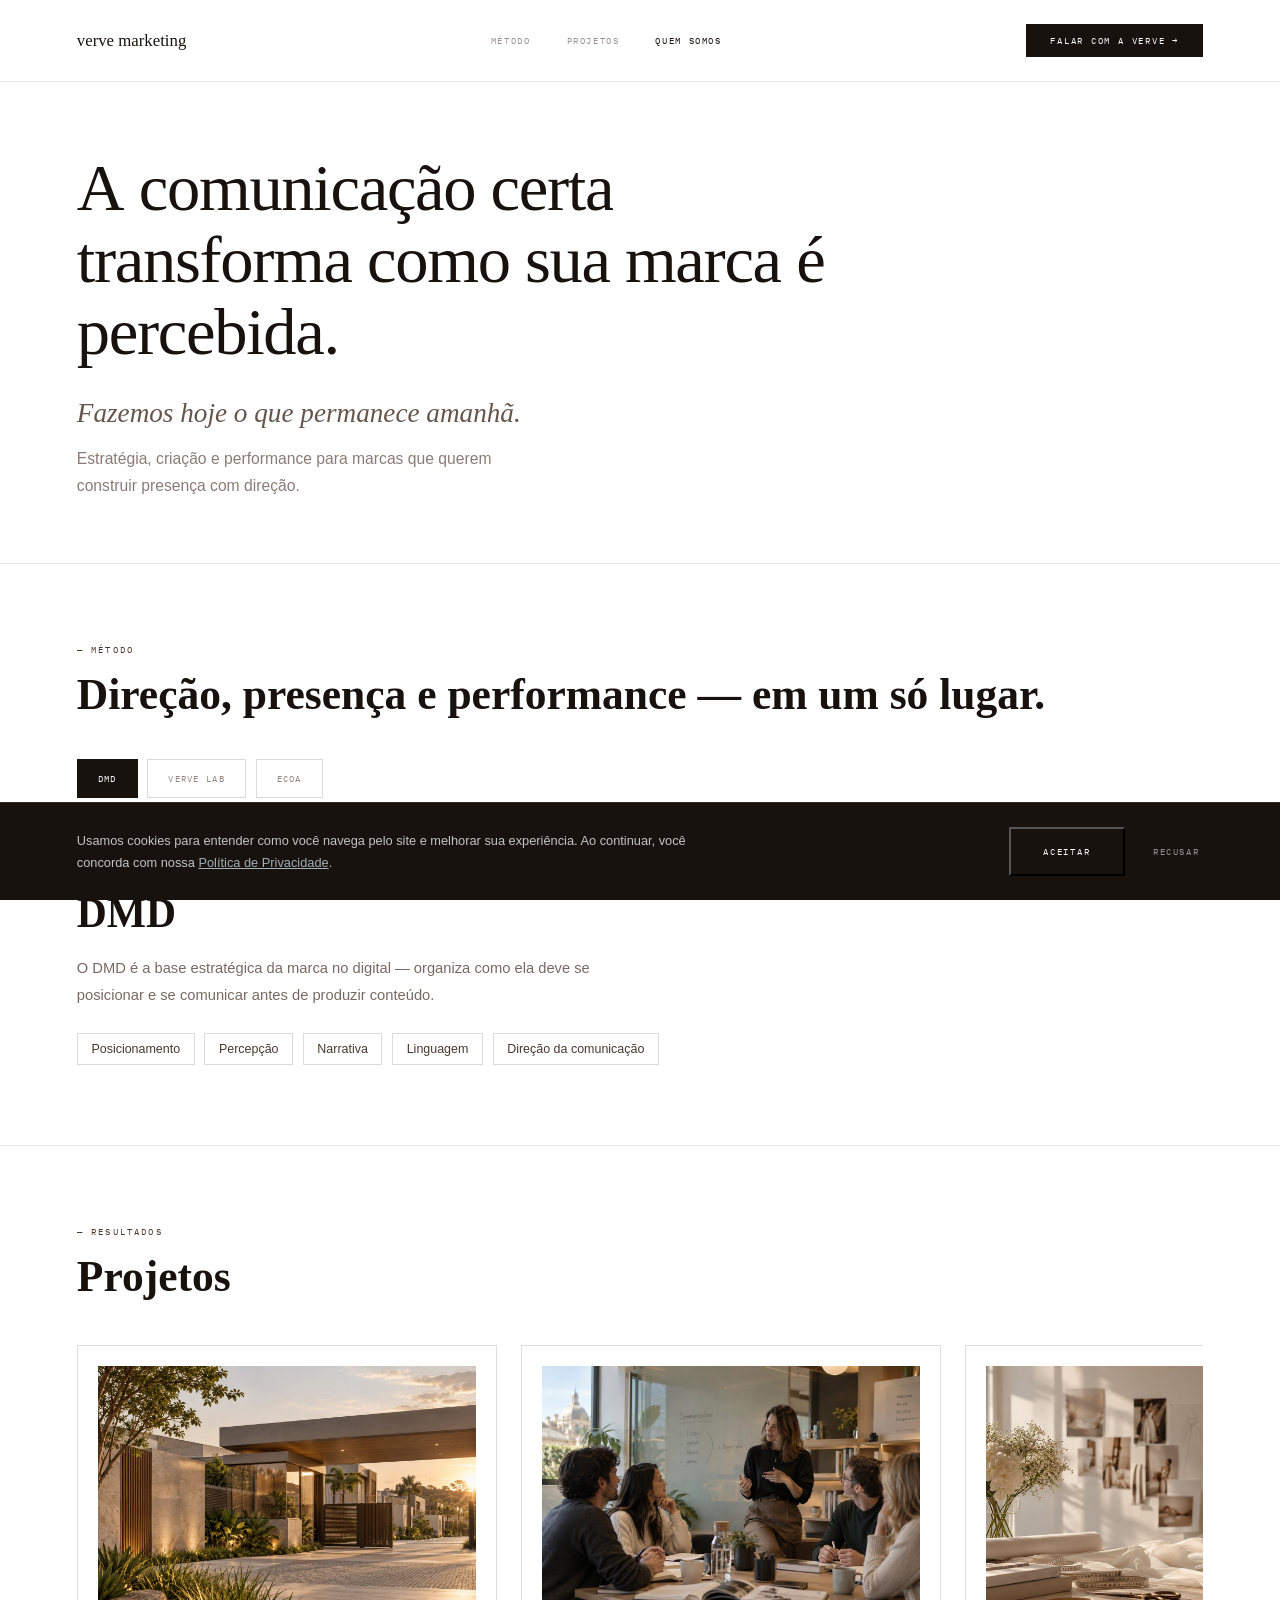
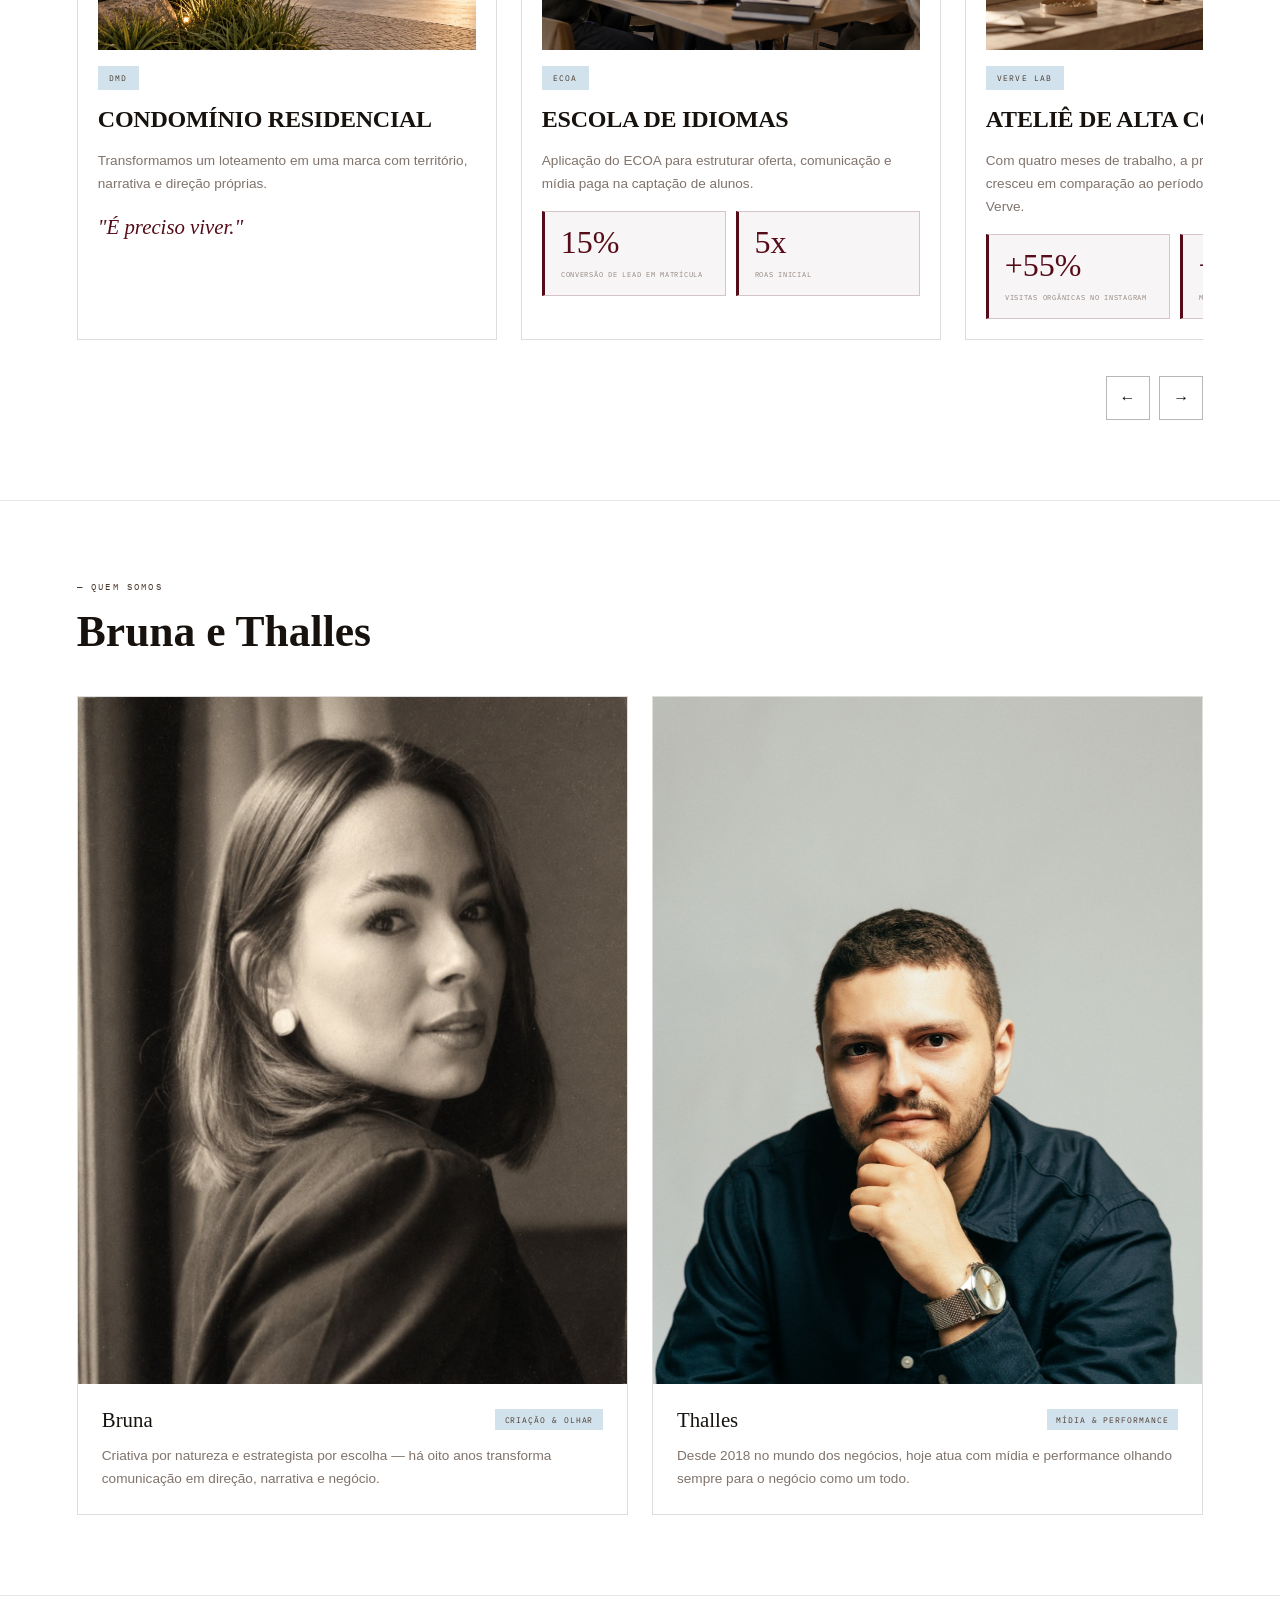
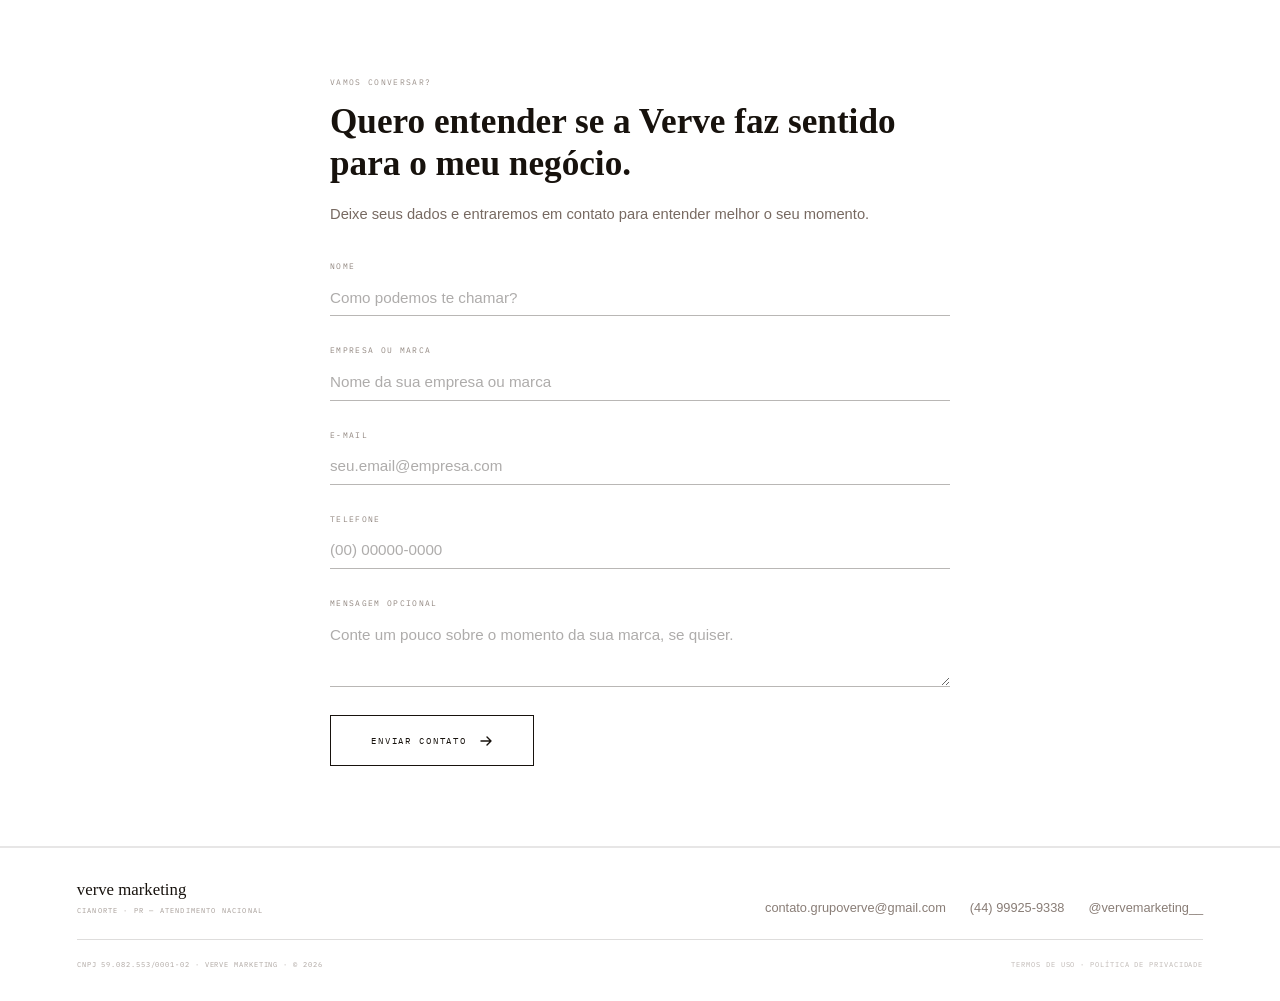
==== commit 78820c2d: "Refina paleta: fundo branco, preto para texto/UI forte, marrom de leve Troca o fundo off-white por b" ====
--- a/index.html
+++ b/index.html
@@ -7,7 +7,7 @@
 <title>Verve Marketing</title>
 <link href="https://fonts.googleapis.com/css2?family=IBM+Plex+Mono:wght@300;400;500&display=swap" rel="stylesheet">
 <link href="https://api.fontshare.com/v2/css?f[]=satoshi@300,400,500,700&display=swap" rel="stylesheet">
-<link href="style.css?v=3" rel="stylesheet">
+<link href="style.css?v=4" rel="stylesheet">
 </head>
 <body>
 <!-- Google Tag Manager (noscript) -->
@@ -184,7 +184,7 @@
 </section>
 
 <!-- CONTATO -->
-<section class="modulo bege" id="contato">
+<section class="modulo" id="contato">
   <div class="modulo-card reveal">
     <p class="modulo-label ibm">Vamos conversar?</p>
     <h2 class="modulo-nome qa" style="margin-bottom:1rem">Quero entender se a Verve faz sentido para o meu negócio.</h2>
@@ -260,7 +260,7 @@
   </div>
 </div>
 
-<script src="main.js?v=3"></script>
+<script src="main.js?v=4"></script>
 <script src="consent.js?v=2"></script>
 </body>
 </html>
--- a/style.css
+++ b/style.css
@@ -9,12 +9,13 @@
   --vinho:  #550B18;
   --azul:   #D1E2EC;
   --bege:   #E5D7BC;
-  --off:    #FAF7F2;
+  --off:    #FFFFFF;
+  --preto:  #17120D;
 }
 
 *, *::before, *::after { margin:0; padding:0; box-sizing:border-box; }
 html { scroll-behavior:smooth; }
-body { background:var(--off); font-family:'Satoshi',sans-serif; color:var(--marrom); overflow-x:hidden; }
+body { background:var(--off); font-family:'Satoshi',sans-serif; color:var(--preto); overflow-x:hidden; }
 .qa  { font-family:'Qasbyne','Georgia',serif; }
 .ibm { font-family:'IBM Plex Mono',monospace; }
 
@@ -23,28 +24,28 @@
   position:fixed; top:0; left:0; right:0; z-index:100;
   padding:1.5rem 6vw;
   display:flex; justify-content:space-between; align-items:center;
-  background:rgba(250,247,242,0.96);
+  background:rgba(255,255,255,0.96);
   backdrop-filter:blur(12px);
-  border-bottom:1px solid rgba(74,56,45,0.07);
-}
-.nav-marca { font-family:'Qasbyne','Georgia',serif; font-size:1.05rem; color:var(--marrom); text-decoration:none; }
+  border-bottom:1px solid rgba(23,18,13,0.1);
+}
+.nav-marca { font-family:'Qasbyne','Georgia',serif; font-size:1.05rem; color:var(--preto); text-decoration:none; }
 .nav-cta {
   font-family:'IBM Plex Mono',monospace; font-size:0.56rem;
   letter-spacing:0.2em; text-transform:uppercase;
-  color:var(--azul); background:var(--marrom);
+  color:var(--off); background:var(--preto);
   padding:0.7rem 1.5rem; text-decoration:none; transition:opacity 0.2s;
 }
-.nav-cta:hover { opacity:0.85; }
+.nav-cta:hover { opacity:0.8; }
 
 /* ── NAV · LINKS PRINCIPAIS ── */
 .nav-links { display:flex; align-items:center; gap:2.25rem; }
 .nav-link {
   font-family:'IBM Plex Mono',monospace; font-size:0.56rem;
   letter-spacing:0.18em; text-transform:uppercase;
-  color:var(--marrom); opacity:0.5; text-decoration:none;
+  color:var(--marrom); opacity:0.55; text-decoration:none;
   transition:opacity 0.2s;
 }
-.nav-link:hover, .nav-link.ativo { opacity:1; }
+.nav-link:hover, .nav-link.ativo { opacity:1; color:var(--preto); }
 
 /* ── TÍTULOS · REVEAL POR PALAVRA ── */
 .split-word { display:inline-block; overflow:hidden; vertical-align:top; }
@@ -59,8 +60,8 @@
 .btn, .btn-light {
   transition:opacity 0.25s ease, transform 0.25s ease, box-shadow 0.25s ease;
 }
-.btn:hover { transform:translateY(-2px); box-shadow:0 12px 28px rgba(74,56,45,0.22); }
-.btn-light:hover { transform:translateY(-2px); box-shadow:0 12px 28px rgba(74,56,45,0.16); }
+.btn:hover { transform:translateY(-2px); box-shadow:0 12px 28px rgba(23,18,13,0.22); }
+.btn-light:hover { transform:translateY(-2px); box-shadow:0 12px 28px rgba(23,18,13,0.14); }
 
 @media (prefers-reduced-motion: reduce) {
   .split-word-inner { transform:none; transition:none; }
@@ -70,29 +71,29 @@
 /* ── HERO ── */
 .hero {
   padding:9.5rem 6vw 4rem;
-  border-bottom:1px solid rgba(74,56,45,0.07);
+  border-bottom:1px solid rgba(23,18,13,0.1);
 }
 .hero-headline {
   font-family:'Qasbyne','Georgia',serif;
   font-size:clamp(2.6rem,5.2vw,4.8rem);
-  font-weight:400; color:var(--marrom);
+  font-weight:400; color:var(--preto);
   line-height:1.08; letter-spacing:-0.02em;
   max-width:820px; margin-bottom:1.75rem;
 }
 .hero-tagline-grande {
   font-family:'Qasbyne','Georgia',serif; font-style:italic;
   font-size:clamp(1.2rem,2.6vw,1.7rem); color:var(--marrom);
-  opacity:0.8; margin-bottom:0.85rem; line-height:1.3;
+  opacity:0.85; margin-bottom:0.85rem; line-height:1.3;
 }
 .hero-sub {
   font-size:0.98rem; line-height:1.75;
-  color:var(--marrom); opacity:0.55; max-width:460px;
+  color:var(--marrom); opacity:0.65; max-width:460px;
 }
 .btn {
   display:inline-flex; align-items:center; gap:0.75rem;
   font-family:'IBM Plex Mono',monospace; font-size:0.58rem;
   letter-spacing:0.2em; text-transform:uppercase;
-  color:var(--azul); background:var(--marrom);
+  color:var(--off); background:var(--preto);
   padding:1rem 2rem; text-decoration:none; transition:opacity 0.25s;
   white-space:nowrap;
 }
@@ -113,24 +114,24 @@
 .sec-eyebrow {
   font-family:'IBM Plex Mono',monospace; font-size:0.54rem;
   letter-spacing:0.25em; text-transform:uppercase;
-  color:var(--marrom); opacity:0.4; margin-bottom:1rem;
+  color:var(--marrom); opacity:0.5; margin-bottom:1rem;
 }
 .sec-titulo {
   font-family:'Qasbyne','Georgia',serif;
   font-size:clamp(1.8rem,3.4vw,2.8rem);
-  color:var(--marrom); line-height:1.1; margin-bottom:2.5rem;
+  color:var(--preto); line-height:1.1; margin-bottom:2.5rem;
 }
 
 /* ── MÉTODO (DMD / Verve Lab / ECOA — seletor por abas) ── */
-.metodo { padding:5rem 6vw; border-bottom:1px solid rgba(74,56,45,0.07); }
+.metodo { padding:5rem 6vw; border-bottom:1px solid rgba(23,18,13,0.1); }
 .metodo-tabs { display:flex; gap:0.6rem; flex-wrap:wrap; margin-bottom:0; }
 .metodo-tab {
-  cursor:pointer; border:0.5px solid rgba(74,56,45,0.2); background:none;
+  cursor:pointer; border:1px solid rgba(23,18,13,0.25); background:none;
   font-family:'IBM Plex Mono',monospace; font-size:0.58rem; letter-spacing:0.14em; text-transform:uppercase;
-  color:var(--marrom); opacity:0.55; padding:0.75rem 1.25rem; transition:all 0.2s;
-}
-.metodo-tab:hover { opacity:0.85; }
-.metodo-tab.ativo { background:var(--marrom); color:var(--off); opacity:1; border-color:var(--marrom); }
+  color:var(--marrom); opacity:0.6; padding:0.75rem 1.25rem; transition:all 0.2s;
+}
+.metodo-tab:hover { opacity:0.9; border-color:rgba(23,18,13,0.5); }
+.metodo-tab.ativo { background:var(--preto); color:var(--off); opacity:1; border-color:var(--preto); }
 .metodo-painel { max-width:760px; margin-top:3rem; }
 .metodo-conteudo { animation:metodo-fade 0.4s ease; }
 @keyframes metodo-fade { from { opacity:0; transform:translateY(8px); } to { opacity:1; transform:translateY(0); } }
@@ -140,13 +141,13 @@
   padding:0.5rem 0.85rem; display:inline-block;
   background:var(--azul); color:var(--marrom); margin-bottom:1.25rem;
 }
-.metodo-nome { font-family:'Qasbyne','Georgia',serif; font-size:clamp(1.8rem,3.6vw,2.6rem); color:var(--marrom); line-height:1; margin-bottom:1.25rem; }
-.metodo-texto { font-size:0.92rem; line-height:1.85; color:var(--marrom); opacity:0.65; max-width:520px; margin-bottom:1.5rem; }
+.metodo-nome { font-family:'Qasbyne','Georgia',serif; font-size:clamp(1.8rem,3.6vw,2.6rem); color:var(--preto); line-height:1; margin-bottom:1.25rem; }
+.metodo-texto { font-size:0.92rem; line-height:1.85; color:var(--marrom); opacity:0.75; max-width:520px; margin-bottom:1.5rem; }
 .metodo-chips { display:flex; flex-wrap:wrap; gap:0.6rem; }
-.modulo-tag { font-size:0.78rem; padding:0.5rem 0.85rem; background:rgba(74,56,45,0.05); color:var(--marrom); }
+.modulo-tag { font-size:0.78rem; padding:0.5rem 0.85rem; border:1px solid rgba(23,18,13,0.15); color:var(--marrom); }
 .metodo-planos { display:grid; grid-template-columns:1fr 1fr; gap:2.5rem; margin-top:0.5rem; }
-.metodo-plano-nome { font-family:'Qasbyne','Georgia',serif; font-size:1.1rem; color:var(--marrom); display:block; margin-bottom:0.5rem; }
-.metodo-plano-texto { font-size:0.85rem; line-height:1.7; color:var(--marrom); opacity:0.6; }
+.metodo-plano-nome { font-family:'Qasbyne','Georgia',serif; font-size:1.1rem; color:var(--preto); display:block; margin-bottom:0.5rem; }
+.metodo-plano-texto { font-size:0.85rem; line-height:1.7; color:var(--marrom); opacity:0.7; }
 
 @media (prefers-reduced-motion: reduce) {
   .metodo-conteudo { animation:none; }
@@ -160,19 +161,19 @@
   position:absolute; transform:translate(-50%,-50%);
   width:3rem; height:3rem; border-radius:50%;
   display:flex; align-items:center; justify-content:center;
-  background:var(--off); border:1.5px solid rgba(74,56,45,0.3); cursor:pointer;
-  font-size:1.1rem; color:var(--marrom);
+  background:var(--off); border:1.5px solid rgba(23,18,13,0.4); cursor:pointer;
+  font-size:1.1rem; color:var(--preto);
   transition:background 0.3s ease, color 0.3s ease, border-color 0.3s ease, transform 0.2s ease;
 }
-.ecoa-no:hover { transform:translate(-50%,-50%) scale(1.08); }
+.ecoa-no:hover { transform:translate(-50%,-50%) scale(1.08); border-color:var(--vinho); }
 .ecoa-no.ativo { background:var(--vinho); border-color:var(--vinho); color:var(--off); }
 .ecoa-centro {
   position:absolute; top:50%; left:50%; transform:translate(-50%,-50%);
   font-size:0.46rem; letter-spacing:0.14em; text-transform:uppercase;
-  color:var(--marrom); opacity:0.35; text-align:center; line-height:1.6;
-}
-.ecoa-painel-n { font-size:0.6rem; letter-spacing:0.2em; text-transform:uppercase; color:var(--vinho); opacity:0.85; display:block; margin-bottom:0.85rem; }
-.ecoa-painel-texto { font-size:0.95rem; line-height:1.75; color:var(--marrom); opacity:0.7; max-width:420px; }
+  color:var(--marrom); opacity:0.4; text-align:center; line-height:1.6;
+}
+.ecoa-painel-n { font-size:0.6rem; letter-spacing:0.2em; text-transform:uppercase; color:var(--vinho); opacity:0.9; display:block; margin-bottom:0.85rem; }
+.ecoa-painel-texto { font-size:0.95rem; line-height:1.75; color:var(--marrom); opacity:0.8; max-width:420px; }
 
 @media (prefers-reduced-motion: reduce) {
   .ecoa-no { transition:none; }
@@ -180,126 +181,128 @@
 }
 
 /* ── PROJETOS · CARROSSEL ── */
-.projetos { padding:5rem 6vw; border-bottom:1px solid rgba(74,56,45,0.07); }
+.projetos { padding:5rem 6vw; border-bottom:1px solid rgba(23,18,13,0.1); }
 .projetos-carrossel { position:relative; }
 .projetos-track {
   display:flex; gap:1.5rem; overflow-x:auto; scroll-snap-type:x mandatory;
-  -webkit-overflow-scrolling:touch; padding-bottom:0.5rem;
+  -webkit-overflow-scrolling:touch; padding:0.25rem 0.25rem 0.75rem;
   scrollbar-width:none;
 }
 .projetos-track::-webkit-scrollbar { display:none; }
-.projeto-card { flex:0 0 min(420px,82vw); scroll-snap-align:start; display:flex; flex-direction:column; gap:1rem; }
-.caso-img { aspect-ratio:4/3; background:rgba(74,56,45,0.04); overflow:hidden; position:relative; }
+.projeto-card {
+  flex:0 0 min(420px,82vw); scroll-snap-align:start;
+  display:flex; flex-direction:column; gap:1rem;
+  border:1px solid rgba(23,18,13,0.14); padding:1.25rem;
+}
+.caso-img { aspect-ratio:4/3; background:rgba(23,18,13,0.04); overflow:hidden; position:relative; }
 .caso-img img { width:100%; height:100%; object-fit:cover; display:block; }
 .caso-tag { font-family:'IBM Plex Mono',monospace; font-size:0.52rem; letter-spacing:0.14em; text-transform:uppercase; background:var(--azul); color:var(--marrom); padding:0.4rem 0.7rem; align-self:flex-start; }
-.caso-nome { font-family:'Qasbyne','Georgia',serif; font-size:1.5rem; color:var(--marrom); text-transform:uppercase; letter-spacing:-0.01em; }
-.caso-texto { font-size:0.85rem; line-height:1.7; color:var(--marrom); opacity:0.6; }
+.caso-nome { font-family:'Qasbyne','Georgia',serif; font-size:1.5rem; color:var(--preto); text-transform:uppercase; letter-spacing:-0.01em; }
+.caso-texto { font-size:0.85rem; line-height:1.7; color:var(--marrom); opacity:0.7; }
 .caso-indicadores { display:grid; grid-template-columns:repeat(auto-fit,minmax(130px,1fr)); gap:0.6rem; }
-.caso-indicador { border-left:3px solid var(--vinho); background:rgba(85,11,24,0.04); padding:0.9rem 1rem; }
+.caso-indicador { border:1px solid rgba(85,11,24,0.2); border-left:3px solid var(--vinho); background:rgba(85,11,24,0.04); padding:0.9rem 1rem; }
 .caso-indicador-valor { font-family:'Qasbyne','Georgia',serif; font-size:2rem; color:var(--vinho); display:block; margin-bottom:0.3rem; line-height:1; }
-.caso-indicador-label { font-family:'IBM Plex Mono',monospace; font-size:0.46rem; letter-spacing:0.1em; text-transform:uppercase; color:var(--marrom); opacity:0.5; }
+.caso-indicador-label { font-family:'IBM Plex Mono',monospace; font-size:0.46rem; letter-spacing:0.1em; text-transform:uppercase; color:var(--marrom); opacity:0.6; }
 .carrossel-setas { display:flex; gap:0.6rem; justify-content:flex-end; margin-top:1.5rem; }
 .carrossel-seta {
-  width:2.75rem; height:2.75rem; border:0.5px solid rgba(74,56,45,0.25); background:none; cursor:pointer;
-  font-size:1rem; color:var(--marrom); transition:background 0.2s ease, color 0.2s ease;
-}
-.carrossel-seta:hover { background:var(--marrom); color:var(--off); }
+  width:2.75rem; height:2.75rem; border:1px solid rgba(23,18,13,0.3); background:none; cursor:pointer;
+  font-size:1rem; color:var(--preto); transition:background 0.2s ease, color 0.2s ease, border-color 0.2s ease;
+}
+.carrossel-seta:hover { background:var(--preto); color:var(--off); border-color:var(--preto); }
 
 /* ── QUEM SOMOS (Bruna / Thalles) ── */
-.sobre { padding:5rem 6vw; border-bottom:1px solid rgba(74,56,45,0.07); }
+.sobre { padding:5rem 6vw; border-bottom:1px solid rgba(23,18,13,0.1); }
 .fundadores-grid { display:grid; grid-template-columns:1fr 1fr; gap:1.5rem; }
-.fundador { background:rgba(74,56,45,0.03); border:0.5px solid rgba(74,56,45,0.08); overflow:hidden; }
-.fundador-img { aspect-ratio:4/5; overflow:hidden; background:rgba(74,56,45,0.04); }
+.fundador { border:1px solid rgba(23,18,13,0.14); overflow:hidden; }
+.fundador-img { aspect-ratio:4/5; overflow:hidden; background:rgba(23,18,13,0.04); }
 .fundador-img img { width:100%; height:100%; object-fit:cover; display:block; }
 .fundador-top { display:flex; align-items:center; justify-content:space-between; gap:0.75rem; margin:1.5rem 1.5rem 0.75rem; }
-.fundador-nome { font-family:'Qasbyne','Georgia',serif; font-size:1.3rem; color:var(--marrom); }
+.fundador-nome { font-family:'Qasbyne','Georgia',serif; font-size:1.3rem; color:var(--preto); }
 .fundador-tag { font-family:'IBM Plex Mono',monospace; font-size:0.48rem; letter-spacing:0.12em; text-transform:uppercase; background:var(--azul); color:var(--marrom); padding:0.35rem 0.6rem; white-space:nowrap; }
-.fundador-texto { font-size:0.85rem; line-height:1.7; color:var(--marrom); opacity:0.6; margin:0 1.5rem 1.5rem; }
+.fundador-texto { font-size:0.85rem; line-height:1.7; color:var(--marrom); opacity:0.7; margin:0 1.5rem 1.5rem; }
 
 /* ── FORMULÁRIO (Contato) ── */
-.modulo { padding:5rem 6vw; }
+.modulo { padding:5rem 6vw; border-bottom:1px solid rgba(23,18,13,0.1); }
 .modulo-card { max-width:620px; margin:0 auto; }
-.modulo.bege { background:var(--bege); }
-.modulo-label { font-family:'IBM Plex Mono',monospace; font-size:0.52rem; letter-spacing:0.16em; text-transform:uppercase; color:var(--marrom); opacity:0.5; display:block; margin-bottom:0.85rem; }
-.modulo-nome { font-family:'Qasbyne','Georgia',serif; font-size:clamp(1.6rem,3.6vw,2.2rem); color:var(--marrom); line-height:1.2; }
-.modulo-texto { font-size:0.92rem; line-height:1.85; color:var(--marrom); opacity:0.65; }
-.modulo-quote { font-family:'Qasbyne','Georgia',serif; font-style:italic; color:var(--marrom); line-height:1.5; }
+.modulo-label { font-family:'IBM Plex Mono',monospace; font-size:0.52rem; letter-spacing:0.16em; text-transform:uppercase; color:var(--marrom); opacity:0.55; display:block; margin-bottom:0.85rem; }
+.modulo-nome { font-family:'Qasbyne','Georgia',serif; font-size:clamp(1.6rem,3.6vw,2.2rem); color:var(--preto); line-height:1.2; }
+.modulo-texto { font-size:0.92rem; line-height:1.85; color:var(--marrom); opacity:0.75; }
+.modulo-quote { font-family:'Qasbyne','Georgia',serif; font-style:italic; color:var(--preto); line-height:1.5; }
 .form-campo { display:flex; flex-direction:column; gap:0.5rem; margin-bottom:1.75rem; }
-.form-label { font-family:'IBM Plex Mono',monospace; font-size:0.52rem; letter-spacing:0.16em; text-transform:uppercase; color:var(--marrom); opacity:0.55; }
+.form-label { font-family:'IBM Plex Mono',monospace; font-size:0.52rem; letter-spacing:0.16em; text-transform:uppercase; color:var(--marrom); opacity:0.6; }
 .form-input {
-  background:none; border:none; border-bottom:1px solid rgba(74,56,45,0.25);
-  color:var(--marrom); font-family:'Satoshi',sans-serif; font-size:0.95rem;
+  background:none; border:none; border-bottom:1px solid rgba(23,18,13,0.3);
+  color:var(--preto); font-family:'Satoshi',sans-serif; font-size:0.95rem;
   padding:0.6rem 0; transition:border-color 0.2s;
 }
-.form-input:focus { outline:none; border-bottom-color:var(--marrom); }
-.form-input::placeholder { color:rgba(74,56,45,0.35); }
+.form-input:focus { outline:none; border-bottom-color:var(--preto); }
+.form-input::placeholder { color:rgba(23,18,13,0.35); }
 .btn-light {
   display:inline-flex; align-items:center; gap:0.75rem;
   font-family:'IBM Plex Mono',monospace; font-size:0.58rem;
   letter-spacing:0.2em; text-transform:uppercase;
-  color:var(--marrom); background:var(--azul);
-  padding:1.1rem 2.5rem; text-decoration:none; transition:opacity 0.25s;
-  border:none; cursor:pointer;
-}
-.btn-light:hover { opacity:0.85; }
-
-/* ── FOOTER ──
-   Fundo azul (não marrom) para não empilhar massas escuras em sequência. */
-footer { background:var(--azul); padding:2rem 6vw; }
+  color:var(--preto); background:none;
+  padding:1.1rem 2.5rem; text-decoration:none; transition:all 0.25s;
+  border:1px solid var(--preto); cursor:pointer;
+}
+.btn-light:hover { background:var(--preto); color:var(--off); }
+
+/* ── FOOTER ── */
+footer { background:var(--off); padding:2rem 6vw; border-top:1px solid rgba(23,18,13,0.1); }
 .footer-top {
   display:flex; flex-wrap:wrap; align-items:flex-end; justify-content:space-between;
   gap:1.25rem; padding-bottom:1.5rem;
-  border-bottom:0.5px solid rgba(74,56,45,0.14);
-}
-.footer-marca-nome { font-family:'Qasbyne','Georgia',serif; font-size:1.05rem; color:var(--marrom); margin-bottom:0.3rem; }
-.footer-tagline { font-family:'IBM Plex Mono',monospace; font-size:0.46rem; letter-spacing:0.16em; text-transform:uppercase; color:var(--marrom); opacity:0.45; }
+  border-bottom:0.5px solid rgba(23,18,13,0.14);
+}
+.footer-marca-nome { font-family:'Qasbyne','Georgia',serif; font-size:1.05rem; color:var(--preto); margin-bottom:0.3rem; }
+.footer-tagline { font-family:'IBM Plex Mono',monospace; font-size:0.46rem; letter-spacing:0.16em; text-transform:uppercase; color:var(--marrom); opacity:0.5; }
 .footer-contato { display:flex; flex-wrap:wrap; gap:0.3rem 1.5rem; }
-.footer-link { display:inline-block; font-size:0.8rem; color:var(--marrom); opacity:0.6; text-decoration:none; transition:opacity 0.2s; }
-.footer-link:hover { opacity:1; }
+.footer-link { display:inline-block; font-size:0.8rem; color:var(--marrom); opacity:0.65; text-decoration:none; transition:opacity 0.2s; }
+.footer-link:hover { opacity:1; color:var(--preto); }
 .footer-bottom { display:flex; justify-content:space-between; align-items:center; padding-top:1.25rem; flex-wrap:wrap; gap:0.6rem; }
-.footer-cnpj { font-family:'IBM Plex Mono',monospace; font-size:0.44rem; letter-spacing:0.13em; text-transform:uppercase; color:var(--marrom); opacity:0.4; }
-.footer-cnpj .footer-link { font-size:0.44rem; letter-spacing:0.13em; text-transform:uppercase; opacity:0.75; font-family:'IBM Plex Mono',monospace; }
+.footer-cnpj { font-family:'IBM Plex Mono',monospace; font-size:0.44rem; letter-spacing:0.13em; text-transform:uppercase; color:var(--marrom); opacity:0.45; }
+.footer-cnpj .footer-link { font-size:0.44rem; letter-spacing:0.13em; text-transform:uppercase; opacity:0.8; font-family:'IBM Plex Mono',monospace; }
 
 /* ── PÁGINAS LEGAIS (Termos de Uso / Privacidade) ── */
-.legal-hero { padding:11rem 6vw 3rem; border-bottom:1px solid rgba(74,56,45,0.07); }
-.legal-updated { font-family:'IBM Plex Mono',monospace; font-size:0.54rem; letter-spacing:0.18em; text-transform:uppercase; color:var(--marrom); opacity:0.35; margin-top:1rem; }
+.legal-hero { padding:11rem 6vw 3rem; border-bottom:1px solid rgba(23,18,13,0.1); }
+.legal-updated { font-family:'IBM Plex Mono',monospace; font-size:0.54rem; letter-spacing:0.18em; text-transform:uppercase; color:var(--marrom); opacity:0.4; margin-top:1rem; }
 .legal-body { padding:4rem 6vw 8rem; max-width:760px; margin:0 auto; }
 .legal-body h2 {
   font-family:'Qasbyne','Georgia',serif; font-size:1.35rem;
-  color:var(--marrom); margin-top:3rem; margin-bottom:1rem;
+  color:var(--preto); margin-top:3rem; margin-bottom:1rem;
 }
 .legal-body h2:first-child { margin-top:0; }
-.legal-body p { font-size:0.92rem; line-height:1.9; color:var(--marrom); opacity:0.65; margin-bottom:1.25rem; }
+.legal-body p { font-size:0.92rem; line-height:1.9; color:var(--marrom); opacity:0.75; margin-bottom:1.25rem; }
 .legal-body ul { margin:0 0 1.25rem 1.25rem; }
-.legal-body li { font-size:0.92rem; line-height:1.85; color:var(--marrom); opacity:0.65; margin-bottom:0.5rem; }
-.legal-body strong { color:var(--marrom); opacity:0.9; font-weight:500; }
+.legal-body li { font-size:0.92rem; line-height:1.85; color:var(--marrom); opacity:0.75; margin-bottom:0.5rem; }
+.legal-body strong { color:var(--preto); opacity:0.9; font-weight:500; }
 .legal-back {
   display:inline-block; font-family:'IBM Plex Mono',monospace; font-size:0.56rem;
-  letter-spacing:0.18em; text-transform:uppercase; color:var(--marrom); opacity:0.4;
+  letter-spacing:0.18em; text-transform:uppercase; color:var(--marrom); opacity:0.5;
   text-decoration:none; margin-bottom:2rem; transition:opacity 0.2s;
 }
-.legal-back:hover { opacity:0.75; }
+.legal-back:hover { opacity:0.85; }
 
 /* ── LGPD · BANNER DE COOKIES ── */
 .cookie-bar {
   position:fixed; left:0; right:0; bottom:-100%; z-index:200;
-  background:var(--marrom);
+  background:var(--preto);
   padding:1.5rem 6vw;
   display:flex; flex-wrap:wrap; gap:1.5rem; align-items:center; justify-content:space-between;
   transition:bottom 0.5s ease;
-  border-top:1px solid rgba(228,215,188,0.15);
+  border-top:1px solid rgba(255,255,255,0.1);
 }
 .cookie-bar.show { bottom:0; }
-.cookie-texto { font-size:0.8rem; line-height:1.7; color:var(--bege); opacity:0.75; max-width:640px; }
+.cookie-texto { font-size:0.8rem; line-height:1.7; color:var(--off); opacity:0.75; max-width:640px; }
 .cookie-texto a { color:var(--azul); text-decoration:underline; }
 .cookie-acoes { display:flex; gap:0.5rem 1.5rem; align-items:center; flex-shrink:0; flex-wrap:wrap; }
 .cookie-recusar {
   background:none; border:none; cursor:pointer;
   font-family:'IBM Plex Mono',monospace; font-size:0.56rem;
   letter-spacing:0.18em; text-transform:uppercase;
-  color:var(--bege); opacity:0.5; padding:1rem 0.25rem; transition:opacity 0.2s;
-}
-.cookie-recusar:hover { opacity:0.85; }
+  color:var(--off); opacity:0.55; padding:1rem 0.25rem; transition:opacity 0.2s;
+}
+.cookie-recusar:hover { opacity:0.9; }
 
 @media (prefers-reduced-motion: reduce) {
   .cookie-bar { transition:none; }
@@ -309,8 +312,8 @@
 .tab-bar {
   display:none;
   position:fixed; top:auto; bottom:0; left:0; right:0; z-index:100;
-  background:rgba(250,247,242,0.97); backdrop-filter:blur(12px);
-  border-top:1px solid rgba(74,56,45,0.08); border-bottom:none;
+  background:rgba(255,255,255,0.97); backdrop-filter:blur(12px);
+  border-top:1px solid rgba(23,18,13,0.12); border-bottom:none;
   padding:0 0 env(safe-area-inset-bottom,0px);
 }
 .tab-bar-grid { display:flex; max-width:420px; margin:0 auto; }
@@ -318,11 +321,11 @@
   flex:1; display:flex; flex-direction:column; align-items:center; justify-content:center;
   gap:0.3rem; padding:0.85rem 0.25rem; text-decoration:none;
   font-family:'IBM Plex Mono',monospace; font-size:0.5rem; letter-spacing:0.1em; text-transform:uppercase;
-  color:var(--marrom); opacity:0.45;
-}
-.tab-item-marca { width:5px; height:5px; border-radius:50%; background:var(--marrom); opacity:0.3; }
-.tab-item.ativo { opacity:1; }
-.tab-item.ativo .tab-item-marca { opacity:1; background:var(--marrom); }
+  color:var(--marrom); opacity:0.5;
+}
+.tab-item-marca { width:5px; height:5px; border-radius:50%; background:var(--marrom); opacity:0.35; }
+.tab-item.ativo { opacity:1; color:var(--preto); }
+.tab-item.ativo .tab-item-marca { opacity:1; background:var(--preto); }
 
 /* ── TRANSIÇÃO ENTRE PÁGINAS ── */
 body { opacity:1; transition:opacity 0.22s ease; }
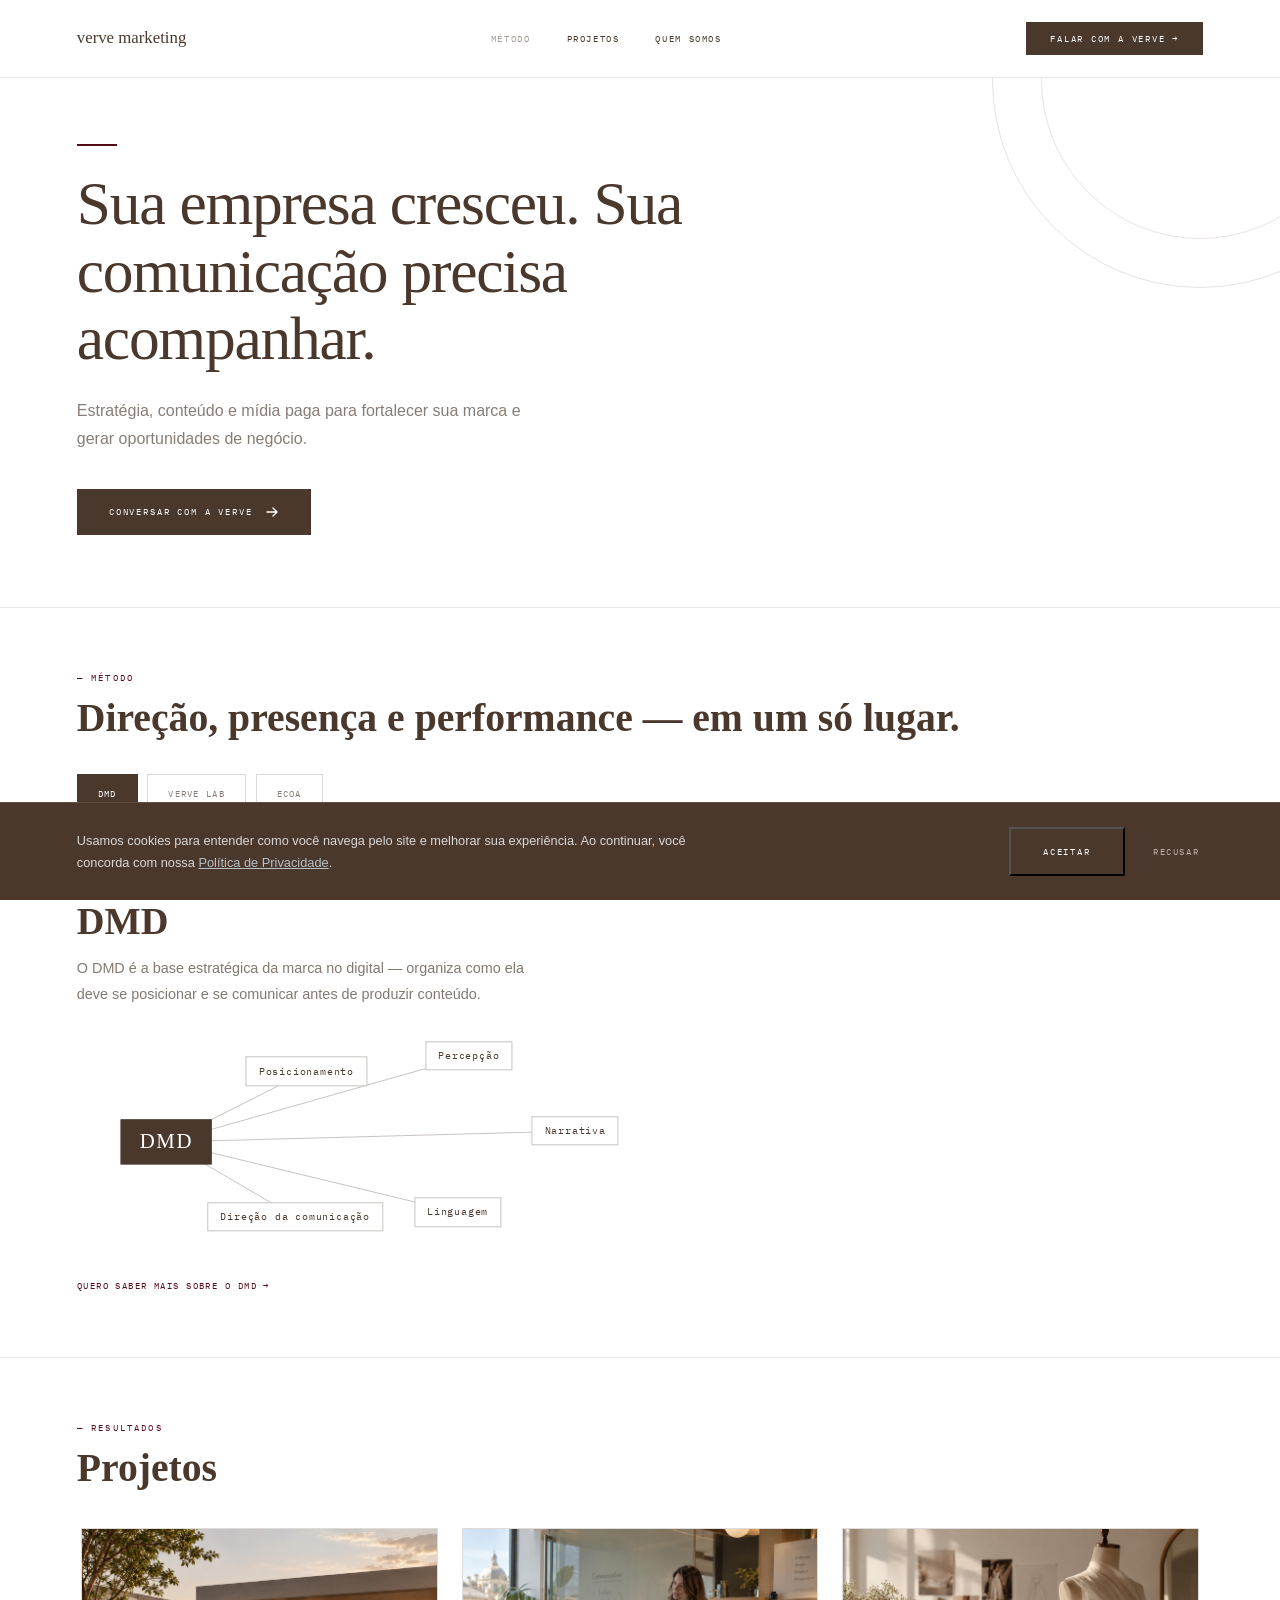
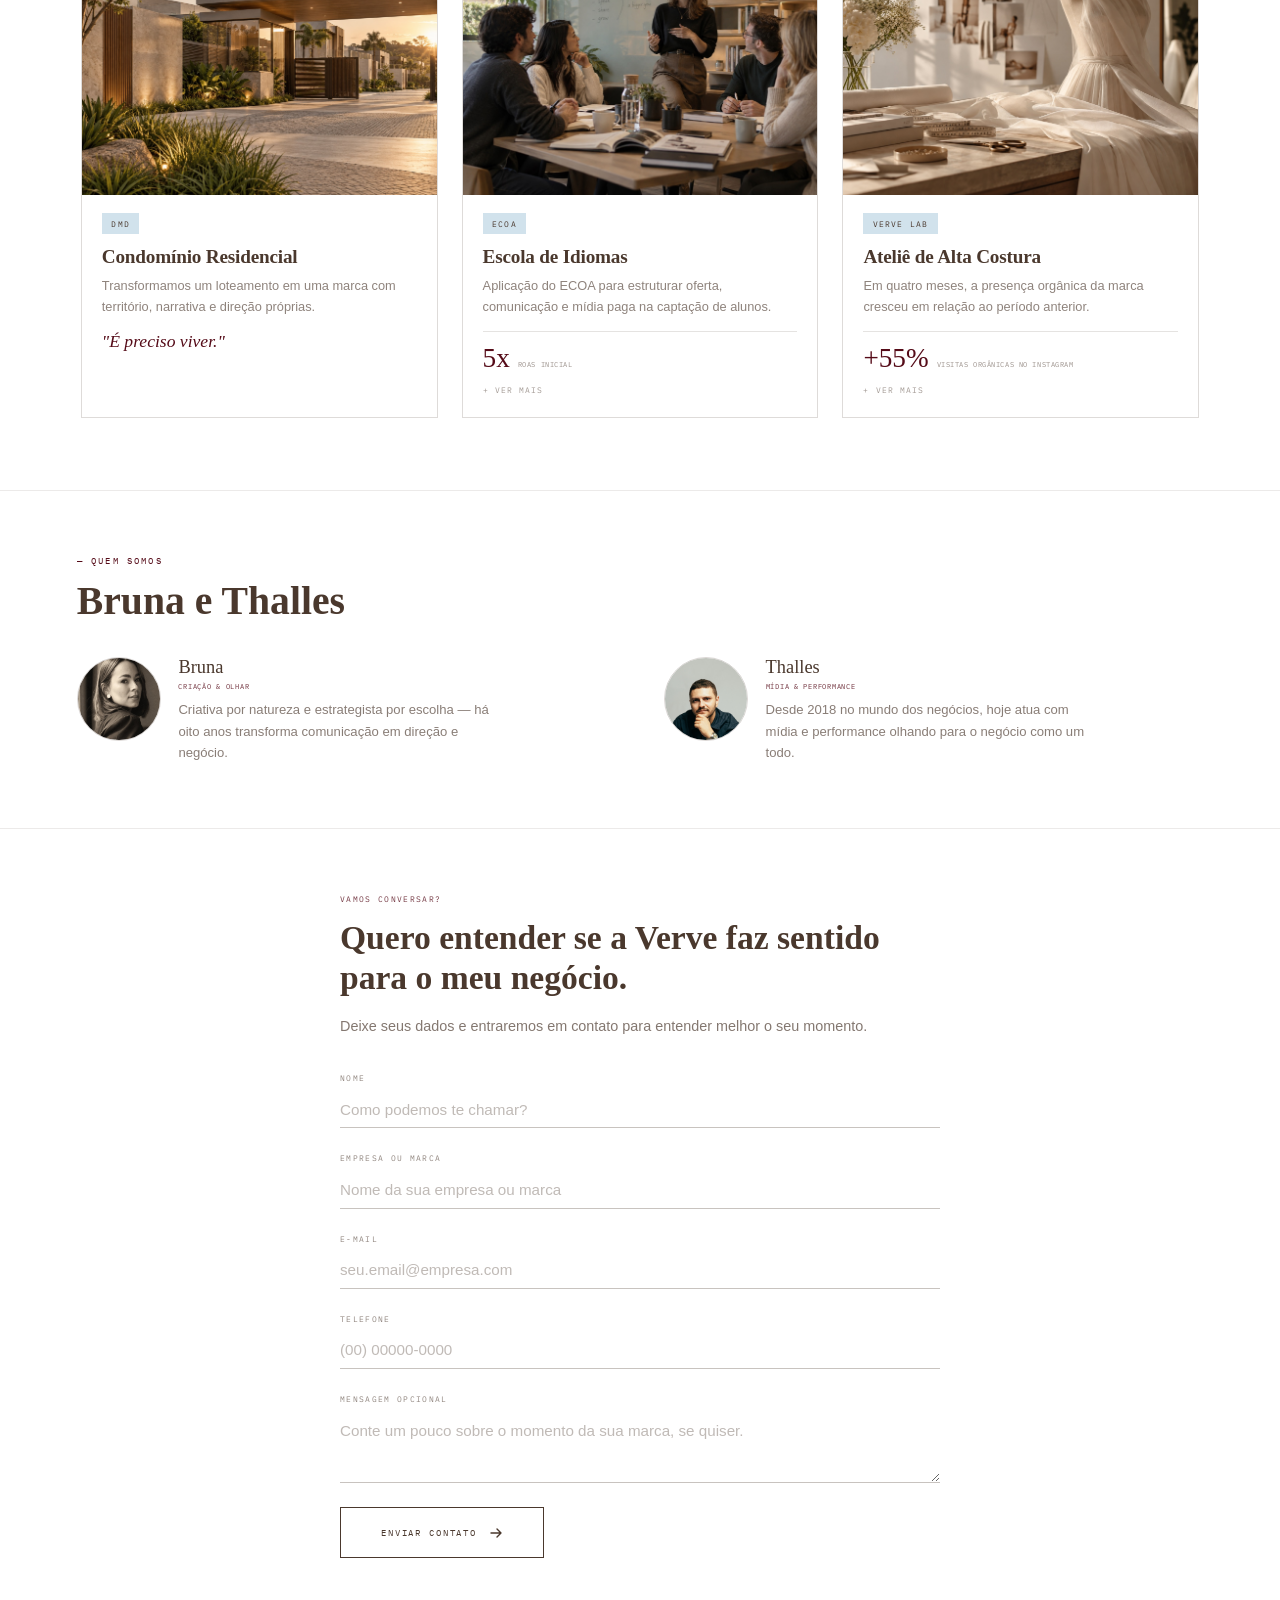
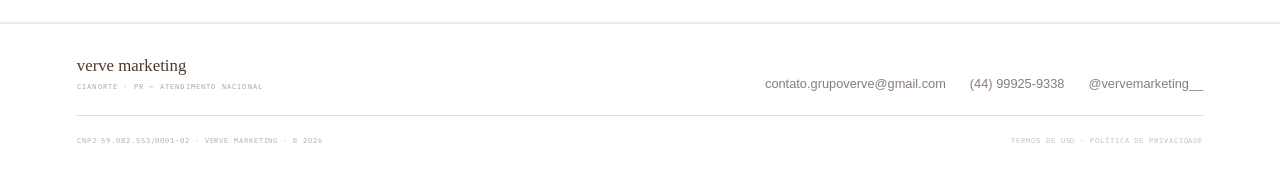
==== commit 1a796892: "Refinamento visual e de experiência: marrom de volta, diagramas exclusivos por solução, projetos e f" ====
--- a/index.html
+++ b/index.html
@@ -7,7 +7,7 @@
 <title>Verve Marketing</title>
 <link href="https://fonts.googleapis.com/css2?family=IBM+Plex+Mono:wght@300;400;500&display=swap" rel="stylesheet">
 <link href="https://api.fontshare.com/v2/css?f[]=satoshi@300,400,500,700&display=swap" rel="stylesheet">
-<link href="style.css?v=4" rel="stylesheet">
+<link href="style.css?v=5" rel="stylesheet">
 </head>
 <body>
 <!-- Google Tag Manager (noscript) -->
@@ -28,10 +28,17 @@
 
 <!-- HERO -->
 <section class="hero" id="top">
-  <h1 class="hero-headline qa split-reveal">A comunicação certa transforma como sua marca é percebida.</h1>
-  <div class="reveal">
-    <p class="hero-tagline-grande qa">Fazemos hoje o que permanece amanhã.</p>
-    <p class="hero-sub">Estratégia, criação e performance para marcas que querem construir presença com direção.</p>
+  <div class="hero-marca-grafica" aria-hidden="true"></div>
+  <div class="hero-conteudo">
+    <div class="hero-linha reveal" aria-hidden="true"></div>
+    <h1 class="hero-headline qa split-reveal">Sua empresa cresceu. Sua comunicação precisa acompanhar.</h1>
+    <div class="reveal">
+      <p class="hero-sub">Estratégia, conteúdo e mídia paga para fortalecer sua marca e gerar oportunidades de negócio.</p>
+      <a href="https://wa.me/5544999259338" class="btn ibm" target="_blank">
+        Conversar com a Verve
+        <svg width="14" height="14" viewBox="0 0 14 14" fill="none"><path d="M2 7h10M8 3l4 4-4 4" stroke="currentColor" stroke-width="1.4" stroke-linecap="round" stroke-linejoin="round"/></svg>
+      </a>
+    </div>
   </div>
 </section>
 
@@ -51,29 +58,67 @@
       <span class="metodo-badge ibm">Direção</span>
       <h3 class="metodo-nome qa">DMD</h3>
       <p class="metodo-texto">O DMD é a base estratégica da marca no digital — organiza como ela deve se posicionar e se comunicar antes de produzir conteúdo.</p>
-      <div class="metodo-chips">
+
+      <div class="dmd-mapa">
+        <svg viewBox="0 0 560 220" aria-hidden="true">
+          <line x1="90" y1="110" x2="229.6" y2="39.6" stroke="rgba(74,56,45,0.3)" stroke-width="1"/>
+          <line x1="90" y1="110" x2="392" y2="24.2" stroke="rgba(74,56,45,0.3)" stroke-width="1"/>
+          <line x1="90" y1="110" x2="498.4" y2="99" stroke="rgba(74,56,45,0.3)" stroke-width="1"/>
+          <line x1="90" y1="110" x2="380.8" y2="180.4" stroke="rgba(74,56,45,0.3)" stroke-width="1"/>
+          <line x1="90" y1="110" x2="218.4" y2="184.8" stroke="rgba(74,56,45,0.3)" stroke-width="1"/>
+        </svg>
+        <span class="dmd-no centro" style="left:16%;top:50%">DMD</span>
+        <span class="dmd-no" style="left:41%;top:18%">Posicionamento</span>
+        <span class="dmd-no" style="left:70%;top:11%">Percepção</span>
+        <span class="dmd-no" style="left:89%;top:45%">Narrativa</span>
+        <span class="dmd-no" style="left:68%;top:82%">Linguagem</span>
+        <span class="dmd-no" style="left:39%;top:84%">Direção da comunicação</span>
+      </div>
+      <div class="metodo-chips dmd-mapa-mobile">
         <span class="modulo-tag">Posicionamento</span>
         <span class="modulo-tag">Percepção</span>
         <span class="modulo-tag">Narrativa</span>
         <span class="modulo-tag">Linguagem</span>
         <span class="modulo-tag">Direção da comunicação</span>
       </div>
+
+      <a href="#contato" class="metodo-cta ibm">Quero saber mais sobre o DMD →</a>
     </div>
 
     <div class="metodo-conteudo" data-conteudo="lab" hidden>
       <span class="metodo-badge ibm">Presença</span>
       <h3 class="metodo-nome qa">Verve Lab</h3>
       <p class="metodo-texto">Agência boutique de marketing: um time dedicado a transformar estratégia em presença de marca, de forma contínua.</p>
-      <div class="metodo-planos">
+
+      <div class="lab-fluxo">
+        <div class="lab-no">
+          <div class="lab-no-marca qa">01</div>
+          <span class="lab-no-nome ibm">Planejar</span>
+        </div>
+        <div class="lab-linha" aria-hidden="true"></div>
+        <div class="lab-no">
+          <div class="lab-no-marca qa">02</div>
+          <span class="lab-no-nome ibm">Criar</span>
+        </div>
+        <div class="lab-linha" aria-hidden="true"></div>
+        <div class="lab-no">
+          <div class="lab-no-marca qa">03</div>
+          <span class="lab-no-nome ibm">Publicar</span>
+        </div>
+      </div>
+
+      <div class="lab-planos">
         <div>
-          <span class="metodo-plano-nome qa">Communiqué</span>
-          <p class="metodo-plano-texto">A Verve estrutura e produz a comunicação. A marca conduz a rotina das redes.</p>
+          <span class="lab-plano-nome qa">Communiqué</span>
+          <p class="lab-plano-texto">Produção com autonomia do cliente para a rotina das redes.</p>
         </div>
         <div>
-          <span class="metodo-plano-nome qa">Totale</span>
-          <p class="metodo-plano-texto">A Verve une estratégia, conteúdo, gestão e mídia em uma operação mais integrada à marca.</p>
-        </div>
-      </div>
+          <span class="lab-plano-nome qa">Totale</span>
+          <p class="lab-plano-texto">Produção, gestão e mídia em uma operação mais integrada.</p>
+        </div>
+      </div>
+
+      <a href="#contato" class="metodo-cta ibm">Quero saber mais sobre a Verve Lab →</a>
     </div>
 
     <div class="metodo-conteudo" data-conteudo="ecoa" hidden>
@@ -81,27 +126,31 @@
       <h3 class="metodo-nome qa">ECOA</h3>
       <p class="metodo-texto">O método da Verve para aplicação da mídia paga com direção, clareza e visão de negócio.</p>
 
-      <div class="ecoa-diagrama">
-        <div class="ecoa-circulo">
-          <svg viewBox="0 0 280 280" aria-hidden="true">
-            <circle cx="140" cy="140" r="110" fill="none" stroke="rgba(74,56,45,0.18)" stroke-width="1" stroke-dasharray="2 6"/>
-          </svg>
-          <button class="ecoa-no ativo qa" style="top:0;left:50%" onclick="selecionarEtapaCircular('e', this)" aria-label="Estruturar">E</button>
-          <button class="ecoa-no qa" style="top:50%;left:100%" onclick="selecionarEtapaCircular('c', this)" aria-label="Comunicar">C</button>
-          <button class="ecoa-no qa" style="top:100%;left:50%" onclick="selecionarEtapaCircular('o', this)" aria-label="Operar">O</button>
-          <button class="ecoa-no qa" style="top:50%;left:0" onclick="selecionarEtapaCircular('a', this)" aria-label="Aprimorar">A</button>
-          <span class="ecoa-centro ibm">CICLO<br>CONTÍNUO</span>
-        </div>
-        <div>
-          <span class="ecoa-painel-n ibm" data-painel-n>01 — ESTRUTURAR</span>
-          <p class="ecoa-painel-texto" data-painel-texto>Organizar o que será levado ao mercado: negócio, produto ou serviço, oferta, objetivo e direcionamento comercial.</p>
-        </div>
-      </div>
-    </div>
-  </div>
-</section>
-
-<!-- PROJETOS: CARROSSEL -->
+      <div class="ecoa-palco">
+        <div class="ecoa-diagrama">
+          <div class="ecoa-circulo">
+            <svg viewBox="0 0 220 220" aria-hidden="true">
+              <circle cx="110" cy="110" r="86" fill="none" stroke="rgba(250,247,242,0.25)" stroke-width="1" stroke-dasharray="2 6"/>
+            </svg>
+            <button class="ecoa-no ativo qa" style="top:0;left:50%" onclick="selecionarEtapaCircular('e', this)" aria-label="Estruturar">E</button>
+            <button class="ecoa-no qa" style="top:50%;left:100%" onclick="selecionarEtapaCircular('c', this)" aria-label="Comunicar">C</button>
+            <button class="ecoa-no qa" style="top:100%;left:50%" onclick="selecionarEtapaCircular('o', this)" aria-label="Operar">O</button>
+            <button class="ecoa-no qa" style="top:50%;left:0" onclick="selecionarEtapaCircular('a', this)" aria-label="Aprimorar">A</button>
+            <span class="ecoa-centro ibm">CICLO<br>CONTÍNUO</span>
+          </div>
+          <div>
+            <span class="ecoa-painel-n ibm" data-painel-n>01 — ESTRUTURAR</span>
+            <p class="ecoa-painel-texto" data-painel-texto>Organizar o que será levado ao mercado: negócio, produto ou serviço, oferta, objetivo e direcionamento comercial.</p>
+          </div>
+        </div>
+      </div>
+
+      <a href="#contato" class="metodo-cta ibm">Quero saber mais sobre o ECOA →</a>
+    </div>
+  </div>
+</section>
+
+<!-- PROJETOS -->
 <section class="projetos" id="projetos">
   <p class="sec-eyebrow ibm reveal">— Resultados</p>
   <h2 class="sec-titulo qa reveal">Projetos</h2>
@@ -109,51 +158,66 @@
   <div class="projetos-carrossel reveal">
     <div class="projetos-track" id="projetosTrack">
       <article class="projeto-card">
-        <div class="caso-img"><img src="condominio-caso.jpg" alt="Condomínio residencial"></div>
-        <span class="caso-tag ibm">DMD</span>
-        <h3 class="caso-nome qa">Condomínio Residencial</h3>
-        <p class="caso-texto">Transformamos um loteamento em uma marca com território, narrativa e direção próprias.</p>
-        <p class="modulo-quote qa" style="font-size:1.3rem;color:var(--vinho)">"É preciso viver."</p>
+        <div class="projeto-card-img"><img src="condominio-caso.jpg" alt="Condomínio residencial"></div>
+        <div class="projeto-card-corpo">
+          <span class="caso-tag ibm">DMD</span>
+          <h3 class="caso-nome qa">Condomínio Residencial</h3>
+          <p class="caso-texto">Transformamos um loteamento em uma marca com território, narrativa e direção próprias.</p>
+          <p class="caso-extra-quote qa">"É preciso viver."</p>
+        </div>
       </article>
 
       <article class="projeto-card">
-        <div class="caso-img"><img src="escola-caso.jpg" alt="Escola de Idiomas"></div>
-        <span class="caso-tag ibm">ECOA</span>
-        <h3 class="caso-nome qa">Escola de Idiomas</h3>
-        <p class="caso-texto">Aplicação do ECOA para estruturar oferta, comunicação e mídia paga na captação de alunos.</p>
-        <div class="caso-indicadores">
-          <div class="caso-indicador">
-            <span class="caso-indicador-valor qa">15%</span>
-            <span class="caso-indicador-label ibm">Conversão de lead em matrícula</span>
-          </div>
-          <div class="caso-indicador">
-            <span class="caso-indicador-valor qa">5x</span>
-            <span class="caso-indicador-label ibm">ROAS inicial</span>
+        <div class="projeto-card-img"><img src="escola-caso.jpg" alt="Escola de Idiomas"></div>
+        <div class="projeto-card-corpo">
+          <span class="caso-tag ibm">ECOA</span>
+          <h3 class="caso-nome qa">Escola de Idiomas</h3>
+          <p class="caso-texto">Aplicação do ECOA para estruturar oferta, comunicação e mídia paga na captação de alunos.</p>
+          <div class="caso-resultado">
+            <span class="caso-resultado-valor qa">5x</span>
+            <span class="caso-resultado-label ibm">ROAS inicial</span>
+          </div>
+          <button class="caso-mais-btn ibm" onclick="alternarCasoExtra(this)">+ Ver mais</button>
+          <div class="caso-extra">
+            <div class="caso-extra-item">
+              <span class="caso-extra-valor qa">15%</span>
+              <span class="caso-extra-label ibm">Conversão de lead em matrícula</span>
+            </div>
           </div>
         </div>
       </article>
 
       <article class="projeto-card">
-        <div class="caso-img"><img src="atelie-caso.jpg" alt="Ateliê de Alta Costura"></div>
-        <span class="caso-tag ibm">VERVE LAB</span>
-        <h3 class="caso-nome qa">Ateliê de Alta Costura</h3>
-        <p class="caso-texto">Com quatro meses de trabalho, a presença orgânica da marca cresceu em comparação ao período anterior à entrada da Verve.</p>
-        <div class="caso-indicadores">
-          <div class="caso-indicador">
-            <span class="caso-indicador-valor qa">+55%</span>
-            <span class="caso-indicador-label ibm">Visitas orgânicas no Instagram</span>
-          </div>
-          <div class="caso-indicador">
-            <span class="caso-indicador-valor qa">+90%</span>
-            <span class="caso-indicador-label ibm">Melhora na retenção dos Stories</span>
+        <div class="projeto-card-img"><img src="atelie-caso.jpg" alt="Ateliê de Alta Costura"></div>
+        <div class="projeto-card-corpo">
+          <span class="caso-tag ibm">VERVE LAB</span>
+          <h3 class="caso-nome qa">Ateliê de Alta Costura</h3>
+          <p class="caso-texto">Em quatro meses, a presença orgânica da marca cresceu em relação ao período anterior.</p>
+          <div class="caso-resultado">
+            <span class="caso-resultado-valor qa">+55%</span>
+            <span class="caso-resultado-label ibm">Visitas orgânicas no Instagram</span>
+          </div>
+          <button class="caso-mais-btn ibm" onclick="alternarCasoExtra(this)">+ Ver mais</button>
+          <div class="caso-extra">
+            <div class="caso-extra-item">
+              <span class="caso-extra-valor qa">+90%</span>
+              <span class="caso-extra-label ibm">Melhora na retenção dos Stories</span>
+            </div>
           </div>
         </div>
       </article>
     </div>
 
-    <div class="carrossel-setas">
-      <button class="carrossel-seta" onclick="moverCarrossel(-1)" aria-label="Projeto anterior">←</button>
-      <button class="carrossel-seta" onclick="moverCarrossel(1)" aria-label="Próximo projeto">→</button>
+    <div class="projetos-controles">
+      <div class="projetos-dots" id="projetosDots">
+        <span class="projetos-dot ativo"></span>
+        <span class="projetos-dot"></span>
+        <span class="projetos-dot"></span>
+      </div>
+      <div class="carrossel-setas">
+        <button class="carrossel-seta" onclick="moverCarrossel(-1)" aria-label="Projeto anterior">←</button>
+        <button class="carrossel-seta" onclick="moverCarrossel(1)" aria-label="Próximo projeto">→</button>
+      </div>
     </div>
   </div>
 </section>
@@ -163,22 +227,22 @@
   <p class="sec-eyebrow ibm reveal">— Quem somos</p>
   <h2 class="sec-titulo qa reveal">Bruna e Thalles</h2>
 
-  <div class="fundadores-grid reveal-stagger">
-    <div class="fundador">
-      <div class="fundador-img"><img src="bruna.jpg" alt="Bruna, fundadora da Verve Marketing"></div>
-      <div class="fundador-top">
-        <span class="fundador-nome qa">Bruna</span>
-        <span class="fundador-tag ibm">Criação &amp; olhar</span>
-      </div>
-      <p class="fundador-texto">Criativa por natureza e estrategista por escolha — há oito anos transforma comunicação em direção, narrativa e negócio.</p>
-    </div>
-    <div class="fundador">
-      <div class="fundador-img"><img src="thalles.jpg" alt="Thalles, fundador da Verve Marketing"></div>
-      <div class="fundador-top">
-        <span class="fundador-nome qa">Thalles</span>
-        <span class="fundador-tag ibm">Mídia &amp; performance</span>
-      </div>
-      <p class="fundador-texto">Desde 2018 no mundo dos negócios, hoje atua com mídia e performance olhando sempre para o negócio como um todo.</p>
+  <div class="fundadores-linha reveal-stagger">
+    <div class="fundador-mini">
+      <img class="fundador-mini-foto" src="bruna.jpg" alt="Bruna, fundadora da Verve Marketing">
+      <div>
+        <p class="fundador-mini-nome qa">Bruna</p>
+        <span class="fundador-mini-tag ibm">Criação &amp; olhar</span>
+        <p class="fundador-mini-texto">Criativa por natureza e estrategista por escolha — há oito anos transforma comunicação em direção e negócio.</p>
+      </div>
+    </div>
+    <div class="fundador-mini">
+      <img class="fundador-mini-foto" src="thalles.jpg" alt="Thalles, fundador da Verve Marketing">
+      <div>
+        <p class="fundador-mini-nome qa">Thalles</p>
+        <span class="fundador-mini-tag ibm">Mídia &amp; performance</span>
+        <p class="fundador-mini-texto">Desde 2018 no mundo dos negócios, hoje atua com mídia e performance olhando para o negócio como um todo.</p>
+      </div>
     </div>
   </div>
 </section>
@@ -260,7 +324,7 @@
   </div>
 </div>
 
-<script src="main.js?v=4"></script>
+<script src="main.js?v=5"></script>
 <script src="consent.js?v=2"></script>
 </body>
 </html>
--- a/style.css
+++ b/style.css
@@ -15,37 +15,38 @@
 
 *, *::before, *::after { margin:0; padding:0; box-sizing:border-box; }
 html { scroll-behavior:smooth; }
-body { background:var(--off); font-family:'Satoshi',sans-serif; color:var(--preto); overflow-x:hidden; }
+body { background:var(--off); font-family:'Satoshi',sans-serif; color:var(--marrom); overflow-x:hidden; }
 .qa  { font-family:'Qasbyne','Georgia',serif; }
 .ibm { font-family:'IBM Plex Mono',monospace; }
 
 /* ── NAV ── */
 nav {
   position:fixed; top:0; left:0; right:0; z-index:100;
-  padding:1.5rem 6vw;
+  padding:1.35rem 6vw;
   display:flex; justify-content:space-between; align-items:center;
-  background:rgba(255,255,255,0.96);
+  background:rgba(255,255,255,0.94);
   backdrop-filter:blur(12px);
-  border-bottom:1px solid rgba(23,18,13,0.1);
-}
-.nav-marca { font-family:'Qasbyne','Georgia',serif; font-size:1.05rem; color:var(--preto); text-decoration:none; }
+  border-bottom:1px solid rgba(74,56,45,0.1);
+}
+.nav-marca { font-family:'Qasbyne','Georgia',serif; font-size:1.05rem; color:var(--marrom); text-decoration:none; }
 .nav-cta {
   font-family:'IBM Plex Mono',monospace; font-size:0.56rem;
   letter-spacing:0.2em; text-transform:uppercase;
-  color:var(--off); background:var(--preto);
-  padding:0.7rem 1.5rem; text-decoration:none; transition:opacity 0.2s;
-}
-.nav-cta:hover { opacity:0.8; }
+  color:var(--off); background:var(--marrom);
+  padding:0.7rem 1.5rem; text-decoration:none; transition:opacity 0.2s, transform 0.15s;
+}
+.nav-cta:hover { opacity:0.85; }
+.nav-cta:active { transform:scale(0.97); }
 
 /* ── NAV · LINKS PRINCIPAIS ── */
 .nav-links { display:flex; align-items:center; gap:2.25rem; }
 .nav-link {
   font-family:'IBM Plex Mono',monospace; font-size:0.56rem;
   letter-spacing:0.18em; text-transform:uppercase;
-  color:var(--marrom); opacity:0.55; text-decoration:none;
+  color:var(--marrom); opacity:0.5; text-decoration:none;
   transition:opacity 0.2s;
 }
-.nav-link:hover, .nav-link.ativo { opacity:1; color:var(--preto); }
+.nav-link:hover, .nav-link.ativo { opacity:1; }
 
 /* ── TÍTULOS · REVEAL POR PALAVRA ── */
 .split-word { display:inline-block; overflow:hidden; vertical-align:top; }
@@ -58,51 +59,58 @@
 
 /* ── MICROINTERAÇÕES · BOTÕES ── */
 .btn, .btn-light {
-  transition:opacity 0.25s ease, transform 0.25s ease, box-shadow 0.25s ease;
-}
-.btn:hover { transform:translateY(-2px); box-shadow:0 12px 28px rgba(23,18,13,0.22); }
-.btn-light:hover { transform:translateY(-2px); box-shadow:0 12px 28px rgba(23,18,13,0.14); }
+  transition:opacity 0.25s ease, transform 0.15s ease, box-shadow 0.25s ease;
+}
+.btn:hover { transform:translateY(-2px); box-shadow:0 12px 28px rgba(74,56,45,0.22); }
+.btn:active { transform:translateY(0) scale(0.98); }
+.btn-light:hover { transform:translateY(-2px); box-shadow:0 12px 28px rgba(74,56,45,0.14); }
+.btn-light:active { transform:translateY(0) scale(0.98); }
 
 @media (prefers-reduced-motion: reduce) {
   .split-word-inner { transform:none; transition:none; }
-  .btn:hover, .btn-light:hover { transform:none; box-shadow:none; }
+  .btn:hover, .btn-light:hover, .nav-cta:active, .btn:active, .btn-light:active { transform:none; box-shadow:none; }
 }
 
 /* ── HERO ── */
 .hero {
-  padding:9.5rem 6vw 4rem;
-  border-bottom:1px solid rgba(23,18,13,0.1);
-}
+  position:relative; overflow:hidden;
+  padding:9rem 6vw 4.5rem;
+  border-bottom:1px solid rgba(74,56,45,0.1);
+}
+.hero-marca-grafica {
+  position:absolute; top:-8rem; right:-8rem; width:26rem; height:26rem;
+  border:1px solid rgba(74,56,45,0.14); border-radius:50%; pointer-events:none;
+}
+.hero-marca-grafica::before {
+  content:''; position:absolute; inset:3rem; border:1px solid rgba(85,11,24,0.12); border-radius:50%;
+}
+.hero-conteudo { position:relative; max-width:720px; }
+.hero-linha { width:2.5rem; height:2px; background:var(--vinho); margin-bottom:1.5rem; }
 .hero-headline {
   font-family:'Qasbyne','Georgia',serif;
-  font-size:clamp(2.6rem,5.2vw,4.8rem);
-  font-weight:400; color:var(--preto);
-  line-height:1.08; letter-spacing:-0.02em;
-  max-width:820px; margin-bottom:1.75rem;
-}
-.hero-tagline-grande {
-  font-family:'Qasbyne','Georgia',serif; font-style:italic;
-  font-size:clamp(1.2rem,2.6vw,1.7rem); color:var(--marrom);
-  opacity:0.85; margin-bottom:0.85rem; line-height:1.3;
+  font-size:clamp(2.4rem,4.8vw,4.2rem);
+  font-weight:400; color:var(--marrom);
+  line-height:1.1; letter-spacing:-0.02em;
+  margin-bottom:1.5rem;
 }
 .hero-sub {
-  font-size:0.98rem; line-height:1.75;
-  color:var(--marrom); opacity:0.65; max-width:460px;
+  font-size:1rem; line-height:1.75;
+  color:var(--marrom); opacity:0.65; max-width:460px; margin-bottom:2.25rem;
 }
 .btn {
   display:inline-flex; align-items:center; gap:0.75rem;
   font-family:'IBM Plex Mono',monospace; font-size:0.58rem;
   letter-spacing:0.2em; text-transform:uppercase;
-  color:var(--off); background:var(--preto);
+  color:var(--off); background:var(--marrom);
   padding:1rem 2rem; text-decoration:none; transition:opacity 0.25s;
   white-space:nowrap;
 }
 .btn:hover { opacity:0.85; }
 
 /* ── MOVIMENTO / SCROLL REVEAL ── */
-.reveal { opacity:0; transform:translateY(22px); transition:opacity 0.7s ease, transform 0.7s ease; }
+.reveal { opacity:0; transform:translateY(20px); transition:opacity 0.6s ease, transform 0.6s ease; }
 .reveal.in-view { opacity:1; transform:translateY(0); }
-.reveal-stagger > * { opacity:0; transform:translateY(18px); transition:opacity 0.6s ease, transform 0.6s ease; }
+.reveal-stagger > * { opacity:0; transform:translateY(16px); transition:opacity 0.5s ease, transform 0.5s ease; }
 .reveal-stagger.in-view > * { opacity:1; transform:translateY(0); }
 
 @media (prefers-reduced-motion: reduce) {
@@ -114,168 +122,214 @@
 .sec-eyebrow {
   font-family:'IBM Plex Mono',monospace; font-size:0.54rem;
   letter-spacing:0.25em; text-transform:uppercase;
-  color:var(--marrom); opacity:0.5; margin-bottom:1rem;
+  color:var(--vinho); opacity:0.75; margin-bottom:0.85rem;
 }
 .sec-titulo {
   font-family:'Qasbyne','Georgia',serif;
-  font-size:clamp(1.8rem,3.4vw,2.8rem);
-  color:var(--preto); line-height:1.1; margin-bottom:2.5rem;
+  font-size:clamp(1.7rem,3.1vw,2.5rem);
+  color:var(--marrom); line-height:1.15; margin-bottom:2rem;
 }
 
 /* ── MÉTODO (DMD / Verve Lab / ECOA — seletor por abas) ── */
-.metodo { padding:5rem 6vw; border-bottom:1px solid rgba(23,18,13,0.1); }
+.metodo { padding:4rem 6vw; border-bottom:1px solid rgba(74,56,45,0.1); }
 .metodo-tabs { display:flex; gap:0.6rem; flex-wrap:wrap; margin-bottom:0; }
 .metodo-tab {
-  cursor:pointer; border:1px solid rgba(23,18,13,0.25); background:none;
+  cursor:pointer; border:1px solid rgba(74,56,45,0.3); background:none;
   font-family:'IBM Plex Mono',monospace; font-size:0.58rem; letter-spacing:0.14em; text-transform:uppercase;
-  color:var(--marrom); opacity:0.6; padding:0.75rem 1.25rem; transition:all 0.2s;
-}
-.metodo-tab:hover { opacity:0.9; border-color:rgba(23,18,13,0.5); }
-.metodo-tab.ativo { background:var(--preto); color:var(--off); opacity:1; border-color:var(--preto); }
-.metodo-painel { max-width:760px; margin-top:3rem; }
-.metodo-conteudo { animation:metodo-fade 0.4s ease; }
-@keyframes metodo-fade { from { opacity:0; transform:translateY(8px); } to { opacity:1; transform:translateY(0); } }
+  color:var(--marrom); opacity:0.65; padding:0.75rem 1.25rem; transition:all 0.2s;
+}
+.metodo-tab:hover { opacity:0.9; border-color:var(--marrom); }
+.metodo-tab.ativo { background:var(--marrom); color:var(--off); opacity:1; border-color:var(--marrom); }
+.metodo-painel { max-width:900px; margin-top:2.75rem; overflow:hidden; transition:height 0.35s ease; }
+.metodo-conteudo { transition:opacity 0.25s ease; }
 .metodo-badge {
   font-family:'IBM Plex Mono',monospace; font-size:0.52rem;
   letter-spacing:0.16em; text-transform:uppercase;
   padding:0.5rem 0.85rem; display:inline-block;
-  background:var(--azul); color:var(--marrom); margin-bottom:1.25rem;
-}
-.metodo-nome { font-family:'Qasbyne','Georgia',serif; font-size:clamp(1.8rem,3.6vw,2.6rem); color:var(--preto); line-height:1; margin-bottom:1.25rem; }
-.metodo-texto { font-size:0.92rem; line-height:1.85; color:var(--marrom); opacity:0.75; max-width:520px; margin-bottom:1.5rem; }
-.metodo-chips { display:flex; flex-wrap:wrap; gap:0.6rem; }
-.modulo-tag { font-size:0.78rem; padding:0.5rem 0.85rem; border:1px solid rgba(23,18,13,0.15); color:var(--marrom); }
-.metodo-planos { display:grid; grid-template-columns:1fr 1fr; gap:2.5rem; margin-top:0.5rem; }
-.metodo-plano-nome { font-family:'Qasbyne','Georgia',serif; font-size:1.1rem; color:var(--preto); display:block; margin-bottom:0.5rem; }
-.metodo-plano-texto { font-size:0.85rem; line-height:1.7; color:var(--marrom); opacity:0.7; }
-
-@media (prefers-reduced-motion: reduce) {
-  .metodo-conteudo { animation:none; }
-}
-
-/* ── ECOA · DIAGRAMA CIRCULAR ── */
-.ecoa-diagrama { display:grid; grid-template-columns:auto 1fr; gap:4rem; align-items:center; margin-top:1rem; }
-.ecoa-circulo { position:relative; width:280px; height:280px; flex-shrink:0; }
+  background:var(--azul); color:var(--marrom); margin-bottom:1.1rem;
+}
+.metodo-nome { font-family:'Qasbyne','Georgia',serif; font-size:clamp(1.7rem,3.4vw,2.4rem); color:var(--marrom); line-height:1; margin-bottom:1rem; }
+.metodo-texto { font-size:0.9rem; line-height:1.8; color:var(--marrom); opacity:0.68; max-width:480px; margin-bottom:1.5rem; }
+.metodo-chips { display:flex; flex-wrap:wrap; gap:0.6rem; margin-top:1.5rem; }
+.modulo-tag { font-size:0.76rem; padding:0.5rem 0.85rem; border:1px solid rgba(74,56,45,0.2); color:var(--marrom); }
+.metodo-cta {
+  display:inline-flex; align-items:center; gap:0.6rem; margin-top:1.75rem;
+  font-family:'IBM Plex Mono',monospace; font-size:0.56rem; letter-spacing:0.16em; text-transform:uppercase;
+  color:var(--vinho); text-decoration:none; transition:gap 0.2s;
+}
+.metodo-cta:hover { gap:0.9rem; }
+
+@media (prefers-reduced-motion: reduce) {
+  .metodo-painel { transition:none; }
+  .metodo-conteudo { transition:none; }
+}
+
+/* ── DMD · MAPA DE PALAVRAS-CHAVE ── */
+.dmd-mapa { position:relative; width:100%; max-width:560px; height:220px; margin-top:0.5rem; }
+.dmd-mapa svg { position:absolute; inset:0; width:100%; height:100%; }
+.dmd-no {
+  position:absolute; transform:translate(-50%,-50%);
+  font-family:'IBM Plex Mono',monospace; font-size:0.62rem; letter-spacing:0.08em;
+  color:var(--marrom); background:var(--off); border:1px solid rgba(74,56,45,0.3);
+  padding:0.45rem 0.75rem; white-space:nowrap;
+}
+.dmd-no.centro { font-family:'Qasbyne','Georgia',serif; font-size:1.3rem; border-color:var(--marrom); background:var(--marrom); color:var(--off); padding:0.6rem 1.1rem; }
+.dmd-mapa-mobile { display:none; }
+
+/* ── VERVE LAB · FLUXO ── */
+.lab-fluxo { display:flex; align-items:center; gap:0; margin-top:0.5rem; max-width:560px; flex-wrap:wrap; }
+.lab-no { display:flex; flex-direction:column; align-items:center; gap:0.6rem; text-align:center; flex:1; min-width:100px; }
+.lab-no-marca { width:2.75rem; height:2.75rem; border:1px solid var(--marrom); display:flex; align-items:center; justify-content:center; font-family:'Qasbyne','Georgia',serif; font-size:1.1rem; color:var(--marrom); }
+.lab-no-nome { font-family:'IBM Plex Mono',monospace; font-size:0.56rem; letter-spacing:0.12em; text-transform:uppercase; color:var(--marrom); opacity:0.7; }
+.lab-linha { flex:0 0 2.5rem; height:1px; background:rgba(74,56,45,0.3); margin-top:-1.6rem; }
+.lab-planos { display:flex; flex-wrap:wrap; gap:1.5rem; margin-top:1.75rem; }
+.lab-plano-nome { font-family:'Qasbyne','Georgia',serif; font-size:1rem; color:var(--marrom); }
+.lab-plano-texto { font-size:0.78rem; color:var(--marrom); opacity:0.6; margin-top:0.2rem; max-width:220px; }
+
+/* ── ECOA · PALCO DE CONTRASTE + DIAGRAMA CIRCULAR ── */
+.ecoa-palco { background:var(--marrom); padding:2.5rem; margin-top:0.5rem; }
+.ecoa-diagrama { display:grid; grid-template-columns:auto 1fr; gap:3rem; align-items:center; }
+.ecoa-circulo { position:relative; width:220px; height:220px; flex-shrink:0; }
 .ecoa-circulo svg { width:100%; height:100%; display:block; }
 .ecoa-no {
   position:absolute; transform:translate(-50%,-50%);
-  width:3rem; height:3rem; border-radius:50%;
+  width:2.75rem; height:2.75rem; border-radius:50%;
   display:flex; align-items:center; justify-content:center;
-  background:var(--off); border:1.5px solid rgba(23,18,13,0.4); cursor:pointer;
-  font-size:1.1rem; color:var(--preto);
+  background:var(--marrom); border:1.5px solid rgba(250,247,242,0.4); cursor:pointer;
+  font-size:1rem; color:var(--off);
   transition:background 0.3s ease, color 0.3s ease, border-color 0.3s ease, transform 0.2s ease;
 }
-.ecoa-no:hover { transform:translate(-50%,-50%) scale(1.08); border-color:var(--vinho); }
-.ecoa-no.ativo { background:var(--vinho); border-color:var(--vinho); color:var(--off); }
+.ecoa-no:hover { transform:translate(-50%,-50%) scale(1.08); border-color:var(--off); }
+.ecoa-no.ativo { background:var(--off); border-color:var(--off); color:var(--marrom); }
 .ecoa-centro {
   position:absolute; top:50%; left:50%; transform:translate(-50%,-50%);
-  font-size:0.46rem; letter-spacing:0.14em; text-transform:uppercase;
-  color:var(--marrom); opacity:0.4; text-align:center; line-height:1.6;
-}
-.ecoa-painel-n { font-size:0.6rem; letter-spacing:0.2em; text-transform:uppercase; color:var(--vinho); opacity:0.9; display:block; margin-bottom:0.85rem; }
-.ecoa-painel-texto { font-size:0.95rem; line-height:1.75; color:var(--marrom); opacity:0.8; max-width:420px; }
+  font-size:0.44rem; letter-spacing:0.14em; text-transform:uppercase;
+  color:var(--off); opacity:0.5; text-align:center; line-height:1.6;
+}
+.ecoa-painel-n { font-size:0.6rem; letter-spacing:0.2em; text-transform:uppercase; color:var(--azul); display:block; margin-bottom:0.75rem; }
+.ecoa-painel-texto { font-size:0.9rem; line-height:1.7; color:var(--off); opacity:0.85; max-width:360px; }
 
 @media (prefers-reduced-motion: reduce) {
   .ecoa-no { transition:none; }
   .ecoa-no:hover { transform:translate(-50%,-50%); }
 }
 
-/* ── PROJETOS · CARROSSEL ── */
-.projetos { padding:5rem 6vw; border-bottom:1px solid rgba(23,18,13,0.1); }
+/* ── PROJETOS ── */
+.projetos { padding:4rem 6vw; border-bottom:1px solid rgba(74,56,45,0.1); }
 .projetos-carrossel { position:relative; }
 .projetos-track {
-  display:flex; gap:1.5rem; overflow-x:auto; scroll-snap-type:x mandatory;
-  -webkit-overflow-scrolling:touch; padding:0.25rem 0.25rem 0.75rem;
+  display:flex; gap:1.25rem; overflow-x:auto; scroll-snap-type:x mandatory;
+  -webkit-overflow-scrolling:touch; padding:0.25rem 0.25rem 0.5rem;
   scrollbar-width:none;
 }
 .projetos-track::-webkit-scrollbar { display:none; }
 .projeto-card {
-  flex:0 0 min(420px,82vw); scroll-snap-align:start;
-  display:flex; flex-direction:column; gap:1rem;
-  border:1px solid rgba(23,18,13,0.14); padding:1.25rem;
-}
-.caso-img { aspect-ratio:4/3; background:rgba(23,18,13,0.04); overflow:hidden; position:relative; }
-.caso-img img { width:100%; height:100%; object-fit:cover; display:block; }
-.caso-tag { font-family:'IBM Plex Mono',monospace; font-size:0.52rem; letter-spacing:0.14em; text-transform:uppercase; background:var(--azul); color:var(--marrom); padding:0.4rem 0.7rem; align-self:flex-start; }
-.caso-nome { font-family:'Qasbyne','Georgia',serif; font-size:1.5rem; color:var(--preto); text-transform:uppercase; letter-spacing:-0.01em; }
-.caso-texto { font-size:0.85rem; line-height:1.7; color:var(--marrom); opacity:0.7; }
-.caso-indicadores { display:grid; grid-template-columns:repeat(auto-fit,minmax(130px,1fr)); gap:0.6rem; }
-.caso-indicador { border:1px solid rgba(85,11,24,0.2); border-left:3px solid var(--vinho); background:rgba(85,11,24,0.04); padding:0.9rem 1rem; }
-.caso-indicador-valor { font-family:'Qasbyne','Georgia',serif; font-size:2rem; color:var(--vinho); display:block; margin-bottom:0.3rem; line-height:1; }
-.caso-indicador-label { font-family:'IBM Plex Mono',monospace; font-size:0.46rem; letter-spacing:0.1em; text-transform:uppercase; color:var(--marrom); opacity:0.6; }
-.carrossel-setas { display:flex; gap:0.6rem; justify-content:flex-end; margin-top:1.5rem; }
+  flex:0 0 min(340px,80vw); scroll-snap-align:start;
+  border:1px solid rgba(74,56,45,0.18);
+}
+.projeto-card-img { aspect-ratio:4/3; background:rgba(74,56,45,0.04); overflow:hidden; position:relative; }
+.projeto-card-img img { width:100%; height:100%; object-fit:cover; display:block; }
+.projeto-card-corpo { padding:1.1rem 1.25rem 1.25rem; }
+.caso-tag { font-family:'IBM Plex Mono',monospace; font-size:0.5rem; letter-spacing:0.14em; text-transform:uppercase; background:var(--azul); color:var(--marrom); padding:0.35rem 0.6rem; display:inline-block; margin-bottom:0.75rem; }
+.caso-nome { font-family:'Qasbyne','Georgia',serif; font-size:1.2rem; color:var(--marrom); letter-spacing:-0.01em; margin-bottom:0.5rem; }
+.caso-texto { font-size:0.8rem; line-height:1.6; color:var(--marrom); opacity:0.62; margin-bottom:0.85rem; }
+.caso-resultado { display:flex; align-items:baseline; gap:0.5rem; border-top:0.5px solid rgba(74,56,45,0.14); padding-top:0.85rem; }
+.caso-resultado-valor { font-family:'Qasbyne','Georgia',serif; font-size:1.7rem; color:var(--vinho); line-height:1; }
+.caso-resultado-label { font-family:'IBM Plex Mono',monospace; font-size:0.44rem; letter-spacing:0.08em; text-transform:uppercase; color:var(--marrom); opacity:0.55; }
+.caso-mais-btn {
+  background:none; border:none; cursor:pointer; padding:0; margin-top:0.75rem;
+  font-family:'IBM Plex Mono',monospace; font-size:0.48rem; letter-spacing:0.14em; text-transform:uppercase;
+  color:var(--marrom); opacity:0.5; transition:opacity 0.2s;
+}
+.caso-mais-btn:hover { opacity:0.85; }
+.caso-extra { max-height:0; overflow:hidden; transition:max-height 0.3s ease; }
+.projeto-card.aberto .caso-extra { max-height:160px; margin-top:0.75rem; }
+.caso-extra-item { display:flex; align-items:baseline; gap:0.5rem; }
+.caso-extra-valor { font-family:'Qasbyne','Georgia',serif; font-size:1.2rem; color:var(--marrom); }
+.caso-extra-label { font-family:'IBM Plex Mono',monospace; font-size:0.44rem; letter-spacing:0.08em; text-transform:uppercase; color:var(--marrom); opacity:0.55; }
+.caso-extra-quote { font-family:'Qasbyne','Georgia',serif; font-style:italic; font-size:1.1rem; color:var(--vinho); }
+
+.projetos-controles { display:flex; align-items:center; justify-content:flex-end; gap:1.25rem; margin-top:1.5rem; }
+.projetos-dots { display:flex; gap:0.4rem; margin-right:auto; }
+.projetos-dot { width:5px; height:5px; border-radius:50%; background:rgba(74,56,45,0.25); transition:background 0.2s ease, transform 0.2s ease; }
+.projetos-dot.ativo { background:var(--vinho); transform:scale(1.3); }
+.carrossel-setas { display:flex; gap:0.6rem; }
 .carrossel-seta {
-  width:2.75rem; height:2.75rem; border:1px solid rgba(23,18,13,0.3); background:none; cursor:pointer;
-  font-size:1rem; color:var(--preto); transition:background 0.2s ease, color 0.2s ease, border-color 0.2s ease;
-}
-.carrossel-seta:hover { background:var(--preto); color:var(--off); border-color:var(--preto); }
-
-/* ── QUEM SOMOS (Bruna / Thalles) ── */
-.sobre { padding:5rem 6vw; border-bottom:1px solid rgba(23,18,13,0.1); }
-.fundadores-grid { display:grid; grid-template-columns:1fr 1fr; gap:1.5rem; }
-.fundador { border:1px solid rgba(23,18,13,0.14); overflow:hidden; }
-.fundador-img { aspect-ratio:4/5; overflow:hidden; background:rgba(23,18,13,0.04); }
-.fundador-img img { width:100%; height:100%; object-fit:cover; display:block; }
-.fundador-top { display:flex; align-items:center; justify-content:space-between; gap:0.75rem; margin:1.5rem 1.5rem 0.75rem; }
-.fundador-nome { font-family:'Qasbyne','Georgia',serif; font-size:1.3rem; color:var(--preto); }
-.fundador-tag { font-family:'IBM Plex Mono',monospace; font-size:0.48rem; letter-spacing:0.12em; text-transform:uppercase; background:var(--azul); color:var(--marrom); padding:0.35rem 0.6rem; white-space:nowrap; }
-.fundador-texto { font-size:0.85rem; line-height:1.7; color:var(--marrom); opacity:0.7; margin:0 1.5rem 1.5rem; }
+  width:2.5rem; height:2.5rem; border:1px solid rgba(74,56,45,0.3); background:none; cursor:pointer;
+  font-size:0.95rem; color:var(--marrom); transition:background 0.2s ease, color 0.2s ease;
+}
+.carrossel-seta:hover { background:var(--marrom); color:var(--off); }
+
+@media (min-width:901px) {
+  .projetos-track { overflow-x:visible; display:grid; grid-template-columns:repeat(3,1fr); gap:1.5rem; }
+  .projeto-card { flex:initial; }
+  .projetos-controles { display:none; }
+}
+
+/* ── QUEM SOMOS (Bruna / Thalles) — faixa horizontal compacta ── */
+.sobre { padding:4rem 6vw; border-bottom:1px solid rgba(74,56,45,0.1); }
+.fundadores-linha { display:flex; gap:3rem; flex-wrap:wrap; }
+.fundador-mini { display:flex; gap:1.1rem; align-items:flex-start; flex:1; min-width:260px; }
+.fundador-mini-foto { width:84px; height:84px; border-radius:50%; object-fit:cover; flex-shrink:0; border:1px solid rgba(74,56,45,0.2); }
+.fundador-mini-nome { font-family:'Qasbyne','Georgia',serif; font-size:1.15rem; color:var(--marrom); }
+.fundador-mini-tag { font-family:'IBM Plex Mono',monospace; font-size:0.46rem; letter-spacing:0.1em; text-transform:uppercase; color:var(--vinho); opacity:0.85; display:block; margin:0.2rem 0 0.5rem; }
+.fundador-mini-texto { font-size:0.82rem; line-height:1.65; color:var(--marrom); opacity:0.65; max-width:320px; }
 
 /* ── FORMULÁRIO (Contato) ── */
-.modulo { padding:5rem 6vw; border-bottom:1px solid rgba(23,18,13,0.1); }
-.modulo-card { max-width:620px; margin:0 auto; }
-.modulo-label { font-family:'IBM Plex Mono',monospace; font-size:0.52rem; letter-spacing:0.16em; text-transform:uppercase; color:var(--marrom); opacity:0.55; display:block; margin-bottom:0.85rem; }
-.modulo-nome { font-family:'Qasbyne','Georgia',serif; font-size:clamp(1.6rem,3.6vw,2.2rem); color:var(--preto); line-height:1.2; }
-.modulo-texto { font-size:0.92rem; line-height:1.85; color:var(--marrom); opacity:0.75; }
-.modulo-quote { font-family:'Qasbyne','Georgia',serif; font-style:italic; color:var(--preto); line-height:1.5; }
-.form-campo { display:flex; flex-direction:column; gap:0.5rem; margin-bottom:1.75rem; }
+.modulo { padding:4rem 6vw; border-bottom:1px solid rgba(74,56,45,0.1); }
+.modulo-card { max-width:600px; margin:0 auto; }
+.modulo-label { font-family:'IBM Plex Mono',monospace; font-size:0.52rem; letter-spacing:0.16em; text-transform:uppercase; color:var(--vinho); opacity:0.8; display:block; margin-bottom:0.85rem; }
+.modulo-nome { font-family:'Qasbyne','Georgia',serif; font-size:clamp(1.5rem,3.2vw,2.1rem); color:var(--marrom); line-height:1.2; }
+.modulo-texto { font-size:0.9rem; line-height:1.8; color:var(--marrom); opacity:0.68; }
+.modulo-quote { font-family:'Qasbyne','Georgia',serif; font-style:italic; color:var(--marrom); line-height:1.5; }
+.form-campo { display:flex; flex-direction:column; gap:0.5rem; margin-bottom:1.5rem; }
 .form-label { font-family:'IBM Plex Mono',monospace; font-size:0.52rem; letter-spacing:0.16em; text-transform:uppercase; color:var(--marrom); opacity:0.6; }
 .form-input {
-  background:none; border:none; border-bottom:1px solid rgba(23,18,13,0.3);
-  color:var(--preto); font-family:'Satoshi',sans-serif; font-size:0.95rem;
+  background:none; border:none; border-bottom:1px solid rgba(74,56,45,0.3);
+  color:var(--marrom); font-family:'Satoshi',sans-serif; font-size:0.95rem;
   padding:0.6rem 0; transition:border-color 0.2s;
 }
-.form-input:focus { outline:none; border-bottom-color:var(--preto); }
-.form-input::placeholder { color:rgba(23,18,13,0.35); }
+.form-input:focus { outline:none; border-bottom-color:var(--marrom); }
+.form-input::placeholder { color:rgba(74,56,45,0.35); }
 .btn-light {
   display:inline-flex; align-items:center; gap:0.75rem;
   font-family:'IBM Plex Mono',monospace; font-size:0.58rem;
   letter-spacing:0.2em; text-transform:uppercase;
-  color:var(--preto); background:none;
+  color:var(--marrom); background:none;
   padding:1.1rem 2.5rem; text-decoration:none; transition:all 0.25s;
-  border:1px solid var(--preto); cursor:pointer;
-}
-.btn-light:hover { background:var(--preto); color:var(--off); }
+  border:1px solid var(--marrom); cursor:pointer;
+}
+.btn-light:hover { background:var(--marrom); color:var(--off); }
 
 /* ── FOOTER ── */
-footer { background:var(--off); padding:2rem 6vw; border-top:1px solid rgba(23,18,13,0.1); }
+footer { background:var(--off); padding:2rem 6vw; border-top:1px solid rgba(74,56,45,0.1); }
 .footer-top {
   display:flex; flex-wrap:wrap; align-items:flex-end; justify-content:space-between;
   gap:1.25rem; padding-bottom:1.5rem;
-  border-bottom:0.5px solid rgba(23,18,13,0.14);
-}
-.footer-marca-nome { font-family:'Qasbyne','Georgia',serif; font-size:1.05rem; color:var(--preto); margin-bottom:0.3rem; }
+  border-bottom:0.5px solid rgba(74,56,45,0.16);
+}
+.footer-marca-nome { font-family:'Qasbyne','Georgia',serif; font-size:1.05rem; color:var(--marrom); margin-bottom:0.3rem; }
 .footer-tagline { font-family:'IBM Plex Mono',monospace; font-size:0.46rem; letter-spacing:0.16em; text-transform:uppercase; color:var(--marrom); opacity:0.5; }
 .footer-contato { display:flex; flex-wrap:wrap; gap:0.3rem 1.5rem; }
 .footer-link { display:inline-block; font-size:0.8rem; color:var(--marrom); opacity:0.65; text-decoration:none; transition:opacity 0.2s; }
-.footer-link:hover { opacity:1; color:var(--preto); }
+.footer-link:hover { opacity:1; }
 .footer-bottom { display:flex; justify-content:space-between; align-items:center; padding-top:1.25rem; flex-wrap:wrap; gap:0.6rem; }
 .footer-cnpj { font-family:'IBM Plex Mono',monospace; font-size:0.44rem; letter-spacing:0.13em; text-transform:uppercase; color:var(--marrom); opacity:0.45; }
 .footer-cnpj .footer-link { font-size:0.44rem; letter-spacing:0.13em; text-transform:uppercase; opacity:0.8; font-family:'IBM Plex Mono',monospace; }
 
 /* ── PÁGINAS LEGAIS (Termos de Uso / Privacidade) ── */
-.legal-hero { padding:11rem 6vw 3rem; border-bottom:1px solid rgba(23,18,13,0.1); }
+.legal-hero { padding:11rem 6vw 3rem; border-bottom:1px solid rgba(74,56,45,0.1); }
 .legal-updated { font-family:'IBM Plex Mono',monospace; font-size:0.54rem; letter-spacing:0.18em; text-transform:uppercase; color:var(--marrom); opacity:0.4; margin-top:1rem; }
 .legal-body { padding:4rem 6vw 8rem; max-width:760px; margin:0 auto; }
 .legal-body h2 {
   font-family:'Qasbyne','Georgia',serif; font-size:1.35rem;
-  color:var(--preto); margin-top:3rem; margin-bottom:1rem;
+  color:var(--marrom); margin-top:3rem; margin-bottom:1rem;
 }
 .legal-body h2:first-child { margin-top:0; }
-.legal-body p { font-size:0.92rem; line-height:1.9; color:var(--marrom); opacity:0.75; margin-bottom:1.25rem; }
+.legal-body p { font-size:0.92rem; line-height:1.9; color:var(--marrom); opacity:0.7; margin-bottom:1.25rem; }
 .legal-body ul { margin:0 0 1.25rem 1.25rem; }
-.legal-body li { font-size:0.92rem; line-height:1.85; color:var(--marrom); opacity:0.75; margin-bottom:0.5rem; }
-.legal-body strong { color:var(--preto); opacity:0.9; font-weight:500; }
+.legal-body li { font-size:0.92rem; line-height:1.85; color:var(--marrom); opacity:0.7; margin-bottom:0.5rem; }
+.legal-body strong { color:var(--marrom); opacity:0.95; font-weight:500; }
 .legal-back {
   display:inline-block; font-family:'IBM Plex Mono',monospace; font-size:0.56rem;
   letter-spacing:0.18em; text-transform:uppercase; color:var(--marrom); opacity:0.5;
@@ -286,21 +340,21 @@
 /* ── LGPD · BANNER DE COOKIES ── */
 .cookie-bar {
   position:fixed; left:0; right:0; bottom:-100%; z-index:200;
-  background:var(--preto);
+  background:var(--marrom);
   padding:1.5rem 6vw;
   display:flex; flex-wrap:wrap; gap:1.5rem; align-items:center; justify-content:space-between;
   transition:bottom 0.5s ease;
-  border-top:1px solid rgba(255,255,255,0.1);
+  border-top:1px solid rgba(228,215,188,0.15);
 }
 .cookie-bar.show { bottom:0; }
-.cookie-texto { font-size:0.8rem; line-height:1.7; color:var(--off); opacity:0.75; max-width:640px; }
+.cookie-texto { font-size:0.8rem; line-height:1.7; color:var(--off); opacity:0.8; max-width:640px; }
 .cookie-texto a { color:var(--azul); text-decoration:underline; }
 .cookie-acoes { display:flex; gap:0.5rem 1.5rem; align-items:center; flex-shrink:0; flex-wrap:wrap; }
 .cookie-recusar {
   background:none; border:none; cursor:pointer;
   font-family:'IBM Plex Mono',monospace; font-size:0.56rem;
   letter-spacing:0.18em; text-transform:uppercase;
-  color:var(--off); opacity:0.55; padding:1rem 0.25rem; transition:opacity 0.2s;
+  color:var(--off); opacity:0.6; padding:1rem 0.25rem; transition:opacity 0.2s;
 }
 .cookie-recusar:hover { opacity:0.9; }
 
@@ -312,20 +366,20 @@
 .tab-bar {
   display:none;
   position:fixed; top:auto; bottom:0; left:0; right:0; z-index:100;
-  background:rgba(255,255,255,0.97); backdrop-filter:blur(12px);
-  border-top:1px solid rgba(23,18,13,0.12); border-bottom:none;
+  background:rgba(255,255,255,0.96); backdrop-filter:blur(12px);
+  border-top:1px solid rgba(74,56,45,0.12); border-bottom:none;
   padding:0 0 env(safe-area-inset-bottom,0px);
 }
 .tab-bar-grid { display:flex; max-width:420px; margin:0 auto; }
 .tab-item {
   flex:1; display:flex; flex-direction:column; align-items:center; justify-content:center;
-  gap:0.3rem; padding:0.85rem 0.25rem; text-decoration:none;
+  gap:0.3rem; padding:0.8rem 0.25rem; text-decoration:none;
   font-family:'IBM Plex Mono',monospace; font-size:0.5rem; letter-spacing:0.1em; text-transform:uppercase;
   color:var(--marrom); opacity:0.5;
 }
 .tab-item-marca { width:5px; height:5px; border-radius:50%; background:var(--marrom); opacity:0.35; }
-.tab-item.ativo { opacity:1; color:var(--preto); }
-.tab-item.ativo .tab-item-marca { opacity:1; background:var(--preto); }
+.tab-item.ativo { opacity:1; }
+.tab-item.ativo .tab-item-marca { opacity:1; background:var(--vinho); }
 
 /* ── TRANSIÇÃO ENTRE PÁGINAS ── */
 body { opacity:1; transition:opacity 0.22s ease; }
@@ -337,17 +391,28 @@
 /* ── RESPONSIVO ── */
 @media(max-width:900px){
   .tab-bar { display:block; }
-  body { padding-bottom:4.5rem; }
+  body { padding-bottom:4.25rem; }
   .nav-links { display:none; }
   nav .nav-cta { display:none; }
-  .ecoa-diagrama { grid-template-columns:1fr; gap:2rem; justify-items:center; text-align:center; }
-  .ecoa-painel-texto { max-width:420px; margin:0 auto; }
-  .metodo-planos { grid-template-columns:1fr; gap:1.5rem; }
-  .fundadores-grid { grid-template-columns:1fr; }
-  .caso-indicadores { grid-template-columns:1fr 1fr; }
+  .hero-marca-grafica { width:18rem; height:18rem; top:-6rem; right:-7rem; }
+  .ecoa-diagrama { grid-template-columns:1fr; gap:1.75rem; justify-items:center; text-align:center; }
+  .ecoa-painel-texto { max-width:380px; margin:0 auto; }
+  .ecoa-palco { padding:2rem 1.5rem; }
+  .dmd-mapa { height:260px; }
+  .lab-fluxo { justify-content:center; }
+  .fundadores-linha { gap:2rem; }
 }
 @media(max-width:600px){
   .footer-top { grid-template-columns:1fr; }
   .cookie-bar { flex-direction:column; align-items:flex-start; }
-  .ecoa-circulo { width:230px; height:230px; }
-}
+  .ecoa-circulo { width:190px; height:190px; }
+  .fundador-mini { flex-direction:column; align-items:flex-start; }
+  .fundador-mini-foto { width:64px; height:64px; }
+}
+/* Em telas estreitas, os rótulos do mapa do DMD colidem entre si — troca
+   pelo mesmo padrão de chips já usado em outras soluções, sem perder a
+   leitura das palavras-chave. */
+@media(max-width:560px){
+  .dmd-mapa { display:none; }
+  .dmd-mapa-mobile { display:flex; }
+}
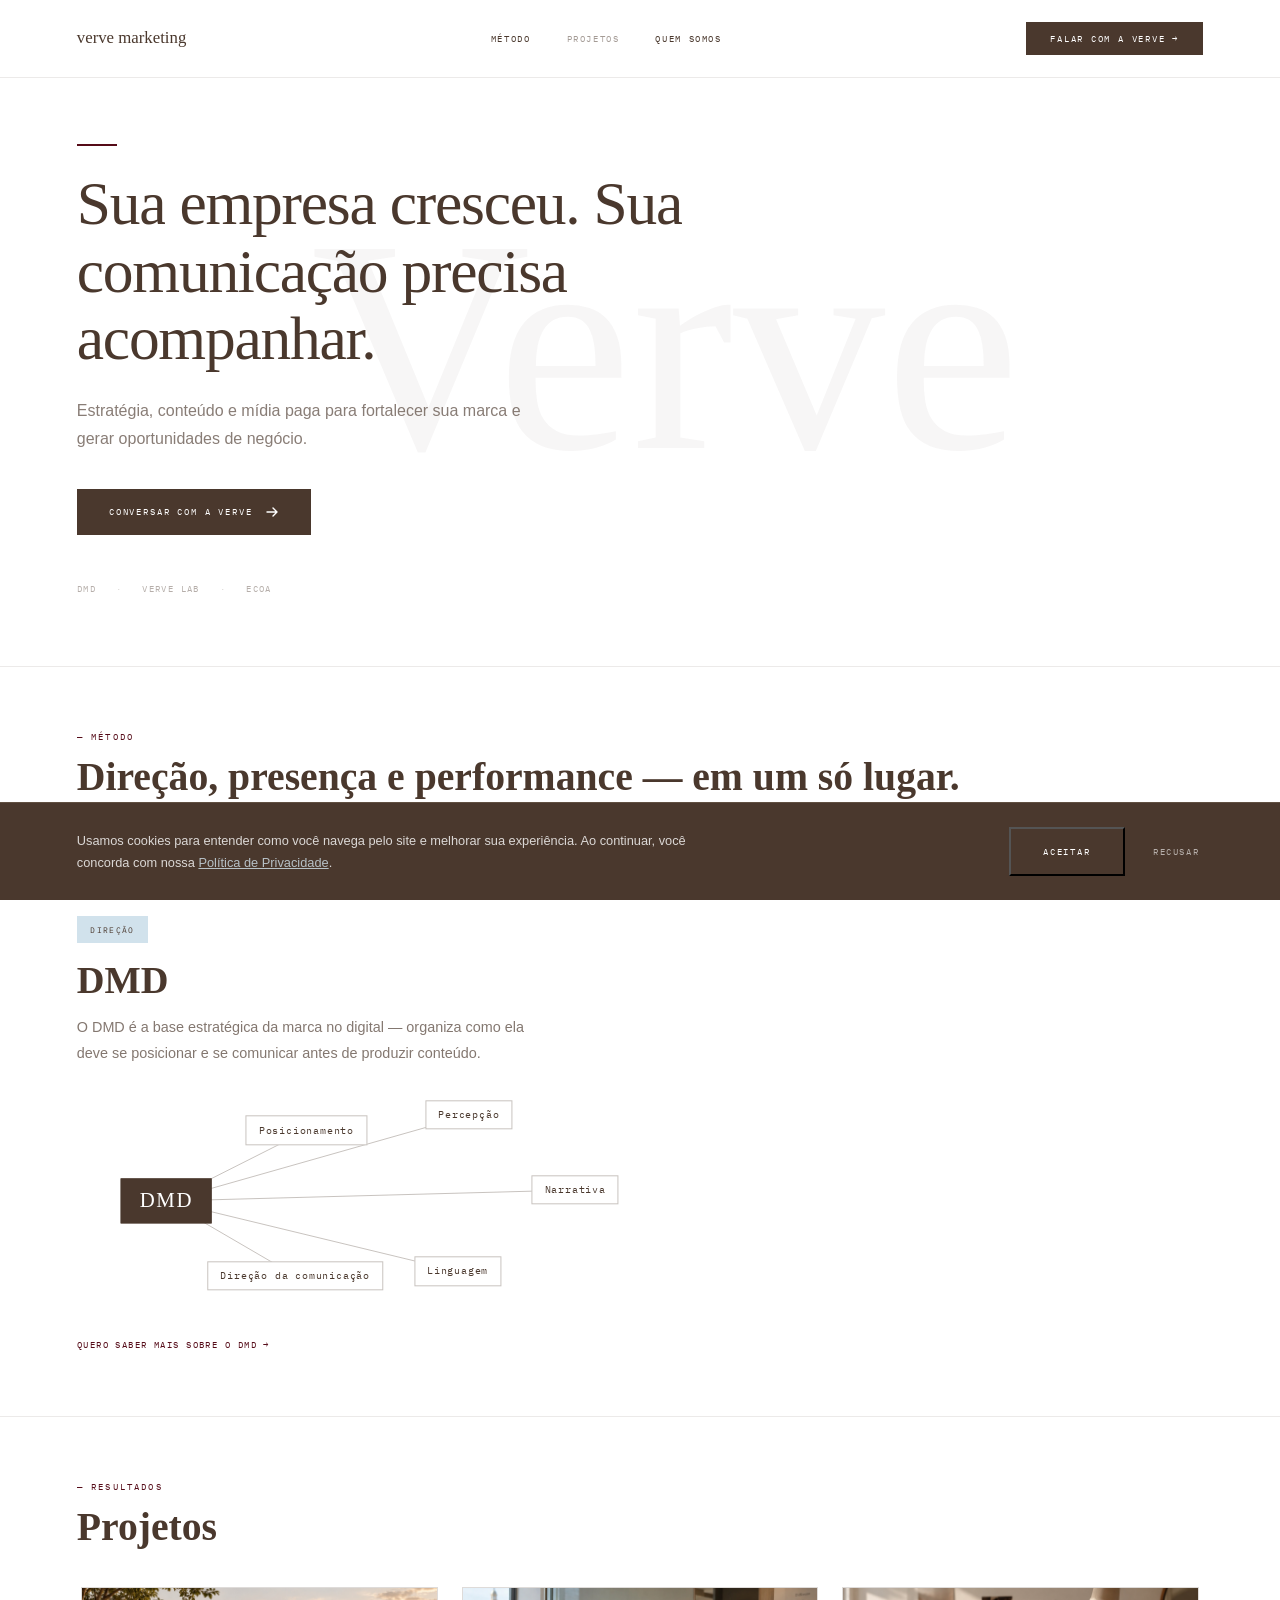
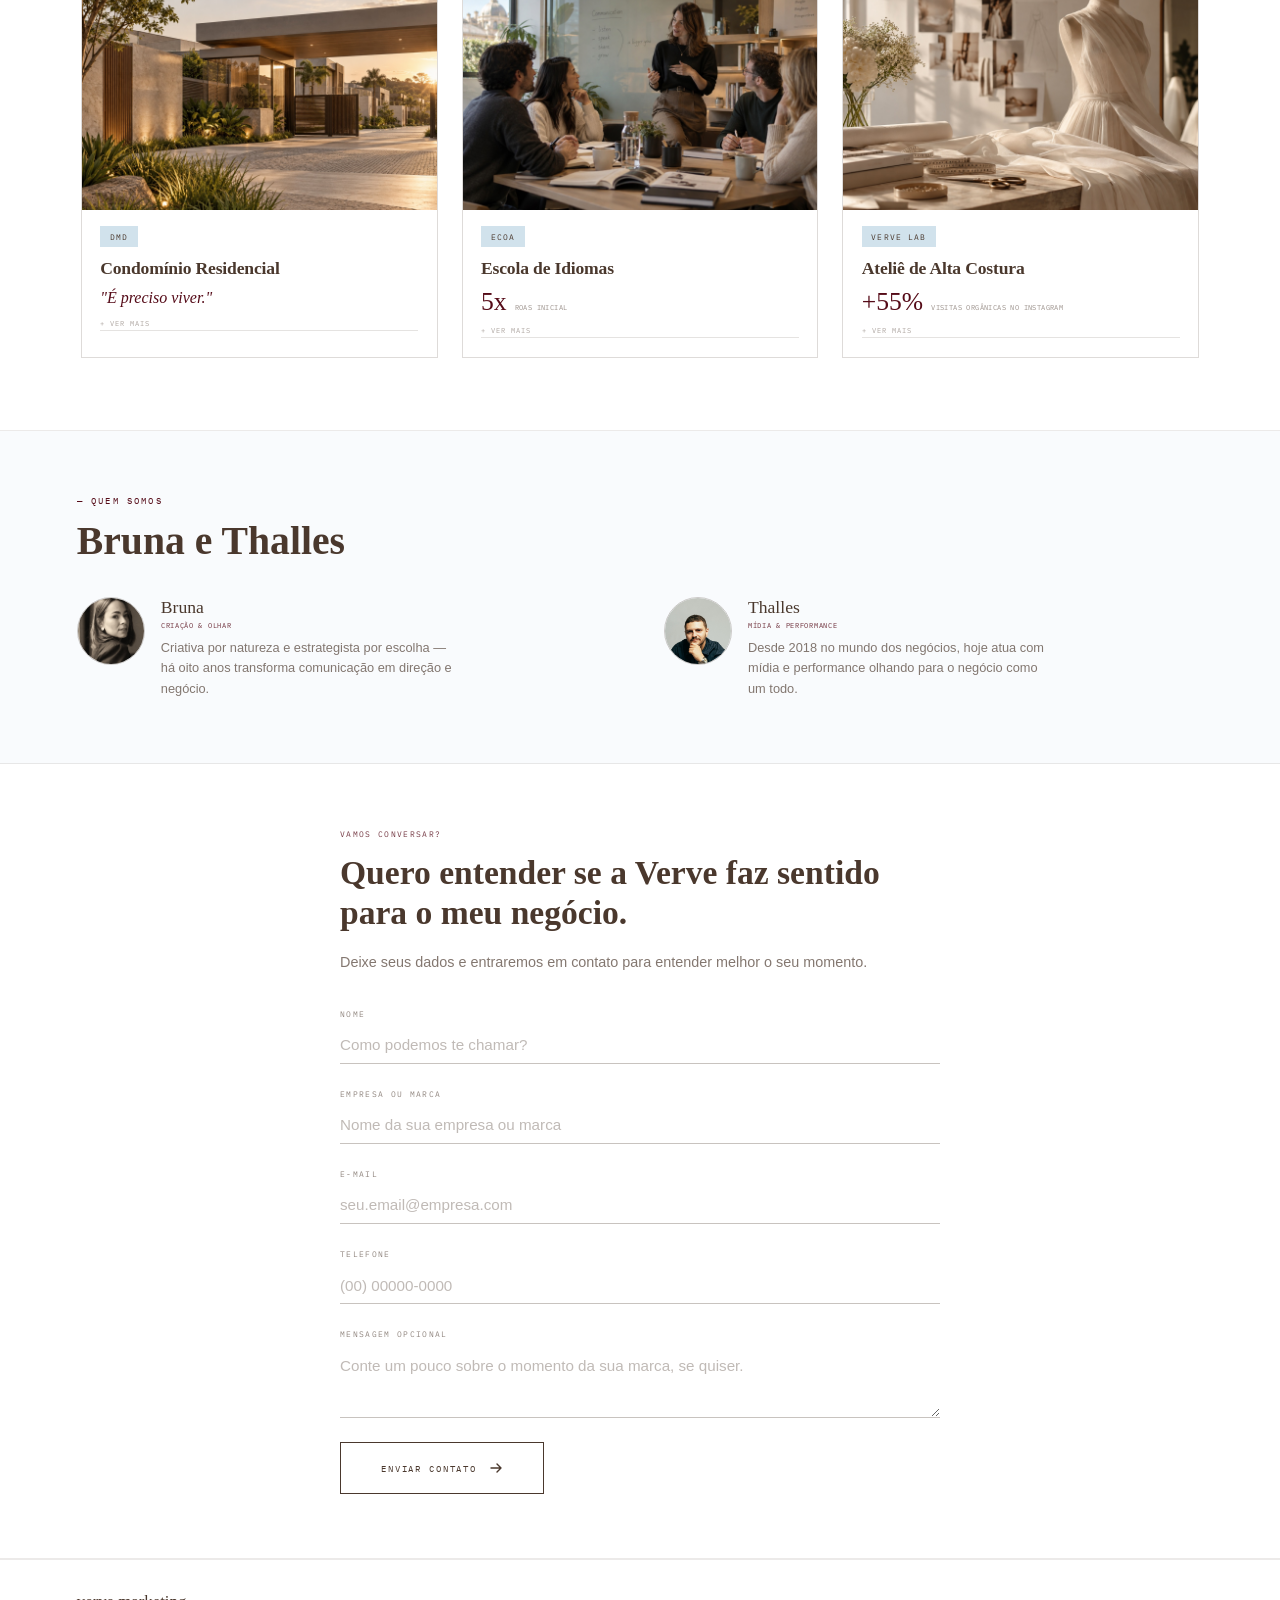
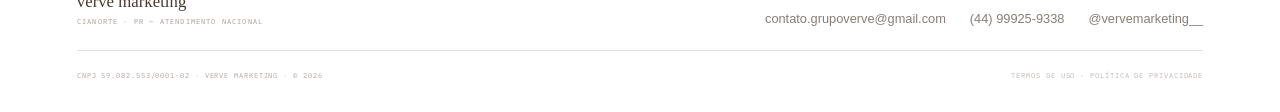
==== commit 50a3bdc3: "Refina identidade visual do Método, Projetos e hero da One Page Dá a cada solução (DMD/Verve Lab/ECO" ====
--- a/index.html
+++ b/index.html
@@ -7,7 +7,7 @@
 <title>Verve Marketing</title>
 <link href="https://fonts.googleapis.com/css2?family=IBM+Plex+Mono:wght@300;400;500&display=swap" rel="stylesheet">
 <link href="https://api.fontshare.com/v2/css?f[]=satoshi@300,400,500,700&display=swap" rel="stylesheet">
-<link href="style.css?v=5" rel="stylesheet">
+<link href="style.css?v=6" rel="stylesheet">
 </head>
 <body>
 <!-- Google Tag Manager (noscript) -->
@@ -28,7 +28,7 @@
 
 <!-- HERO -->
 <section class="hero" id="top">
-  <div class="hero-marca-grafica" aria-hidden="true"></div>
+  <p class="hero-wordmark qa" aria-hidden="true">Verve</p>
   <div class="hero-conteudo">
     <div class="hero-linha reveal" aria-hidden="true"></div>
     <h1 class="hero-headline qa split-reveal">Sua empresa cresceu. Sua comunicação precisa acompanhar.</h1>
@@ -38,6 +38,9 @@
         Conversar com a Verve
         <svg width="14" height="14" viewBox="0 0 14 14" fill="none"><path d="M2 7h10M8 3l4 4-4 4" stroke="currentColor" stroke-width="1.4" stroke-linecap="round" stroke-linejoin="round"/></svg>
       </a>
+    </div>
+    <div class="hero-marcas ibm reveal" aria-hidden="true">
+      <span>DMD</span><span class="sep">·</span><span>Verve Lab</span><span class="sep">·</span><span>ECOA</span>
     </div>
   </div>
 </section>
@@ -90,31 +93,35 @@
       <h3 class="metodo-nome qa">Verve Lab</h3>
       <p class="metodo-texto">Agência boutique de marketing: um time dedicado a transformar estratégia em presença de marca, de forma contínua.</p>
 
-      <div class="lab-fluxo">
-        <div class="lab-no">
-          <div class="lab-no-marca qa">01</div>
-          <span class="lab-no-nome ibm">Planejar</span>
-        </div>
-        <div class="lab-linha" aria-hidden="true"></div>
-        <div class="lab-no">
-          <div class="lab-no-marca qa">02</div>
-          <span class="lab-no-nome ibm">Criar</span>
-        </div>
-        <div class="lab-linha" aria-hidden="true"></div>
-        <div class="lab-no">
-          <div class="lab-no-marca qa">03</div>
-          <span class="lab-no-nome ibm">Publicar</span>
-        </div>
-      </div>
-
-      <div class="lab-planos">
-        <div>
-          <span class="lab-plano-nome qa">Communiqué</span>
-          <p class="lab-plano-texto">Produção com autonomia do cliente para a rotina das redes.</p>
-        </div>
-        <div>
-          <span class="lab-plano-nome qa">Totale</span>
-          <p class="lab-plano-texto">Produção, gestão e mídia em uma operação mais integrada.</p>
+      <div class="lab-palco">
+        <div class="lab-modulos">
+          <div class="lab-modulo">
+            <span class="lab-modulo-n ibm">01</span>
+            <span class="lab-modulo-nome qa">Planejamento</span>
+          </div>
+          <div class="lab-modulo">
+            <span class="lab-modulo-n ibm">02</span>
+            <span class="lab-modulo-nome qa">Conteúdo</span>
+          </div>
+          <div class="lab-modulo">
+            <span class="lab-modulo-n ibm">03</span>
+            <span class="lab-modulo-nome qa">Publicação</span>
+          </div>
+          <div class="lab-modulo">
+            <span class="lab-modulo-n ibm">04</span>
+            <span class="lab-modulo-nome qa">Acompanhamento</span>
+          </div>
+        </div>
+
+        <div class="lab-planos">
+          <div>
+            <span class="lab-plano-nome qa">Communiqué</span>
+            <p class="lab-plano-texto">Produção com autonomia do cliente para a rotina das redes.</p>
+          </div>
+          <div>
+            <span class="lab-plano-nome qa">Totale</span>
+            <p class="lab-plano-texto">Produção, gestão e mídia em uma operação mais integrada.</p>
+          </div>
         </div>
       </div>
 
@@ -131,6 +138,7 @@
           <div class="ecoa-circulo">
             <svg viewBox="0 0 220 220" aria-hidden="true">
               <circle cx="110" cy="110" r="86" fill="none" stroke="rgba(250,247,242,0.25)" stroke-width="1" stroke-dasharray="2 6"/>
+              <path class="ecoa-arco" id="ecoaArco" fill="none" stroke="var(--off)" stroke-width="2" stroke-linecap="round"/>
             </svg>
             <button class="ecoa-no ativo qa" style="top:0;left:50%" onclick="selecionarEtapaCircular('e', this)" aria-label="Estruturar">E</button>
             <button class="ecoa-no qa" style="top:50%;left:100%" onclick="selecionarEtapaCircular('c', this)" aria-label="Comunicar">C</button>
@@ -162,8 +170,11 @@
         <div class="projeto-card-corpo">
           <span class="caso-tag ibm">DMD</span>
           <h3 class="caso-nome qa">Condomínio Residencial</h3>
-          <p class="caso-texto">Transformamos um loteamento em uma marca com território, narrativa e direção próprias.</p>
-          <p class="caso-extra-quote qa">"É preciso viver."</p>
+          <p class="caso-extra-quote qa" style="margin-bottom:0">"É preciso viver."</p>
+          <button class="caso-mais-btn ibm" onclick="alternarCasoExtra(this)">+ Ver mais</button>
+          <div class="caso-extra">
+            <p class="caso-texto">Transformamos um loteamento em uma marca com território, narrativa e direção próprias.</p>
+          </div>
         </div>
       </article>
 
@@ -172,13 +183,13 @@
         <div class="projeto-card-corpo">
           <span class="caso-tag ibm">ECOA</span>
           <h3 class="caso-nome qa">Escola de Idiomas</h3>
-          <p class="caso-texto">Aplicação do ECOA para estruturar oferta, comunicação e mídia paga na captação de alunos.</p>
           <div class="caso-resultado">
             <span class="caso-resultado-valor qa">5x</span>
             <span class="caso-resultado-label ibm">ROAS inicial</span>
           </div>
           <button class="caso-mais-btn ibm" onclick="alternarCasoExtra(this)">+ Ver mais</button>
           <div class="caso-extra">
+            <p class="caso-texto">Aplicação do ECOA para estruturar oferta, comunicação e mídia paga na captação de alunos.</p>
             <div class="caso-extra-item">
               <span class="caso-extra-valor qa">15%</span>
               <span class="caso-extra-label ibm">Conversão de lead em matrícula</span>
@@ -192,13 +203,13 @@
         <div class="projeto-card-corpo">
           <span class="caso-tag ibm">VERVE LAB</span>
           <h3 class="caso-nome qa">Ateliê de Alta Costura</h3>
-          <p class="caso-texto">Em quatro meses, a presença orgânica da marca cresceu em relação ao período anterior.</p>
           <div class="caso-resultado">
             <span class="caso-resultado-valor qa">+55%</span>
             <span class="caso-resultado-label ibm">Visitas orgânicas no Instagram</span>
           </div>
           <button class="caso-mais-btn ibm" onclick="alternarCasoExtra(this)">+ Ver mais</button>
           <div class="caso-extra">
+            <p class="caso-texto">Em quatro meses, a presença orgânica da marca cresceu em relação ao período anterior.</p>
             <div class="caso-extra-item">
               <span class="caso-extra-valor qa">+90%</span>
               <span class="caso-extra-label ibm">Melhora na retenção dos Stories</span>
@@ -324,7 +335,7 @@
   </div>
 </div>
 
-<script src="main.js?v=5"></script>
+<script src="main.js?v=6"></script>
 <script src="consent.js?v=2"></script>
 </body>
 </html>
--- a/style.css
+++ b/style.css
@@ -77,14 +77,13 @@
   padding:9rem 6vw 4.5rem;
   border-bottom:1px solid rgba(74,56,45,0.1);
 }
-.hero-marca-grafica {
-  position:absolute; top:-8rem; right:-8rem; width:26rem; height:26rem;
-  border:1px solid rgba(74,56,45,0.14); border-radius:50%; pointer-events:none;
-}
-.hero-marca-grafica::before {
-  content:''; position:absolute; inset:3rem; border:1px solid rgba(85,11,24,0.12); border-radius:50%;
-}
-.hero-conteudo { position:relative; max-width:720px; }
+.hero-wordmark {
+  position:absolute; top:52%; left:52%; transform:translate(-50%,-50%);
+  font-family:'Qasbyne','Georgia',serif; font-size:clamp(9rem,26vw,19rem);
+  color:rgba(74,56,45,0.045); white-space:nowrap; line-height:1;
+  z-index:0; pointer-events:none; user-select:none;
+}
+.hero-conteudo { position:relative; z-index:1; max-width:720px; }
 .hero-linha { width:2.5rem; height:2px; background:var(--vinho); margin-bottom:1.5rem; }
 .hero-headline {
   font-family:'Qasbyne','Georgia',serif;
@@ -97,6 +96,9 @@
   font-size:1rem; line-height:1.75;
   color:var(--marrom); opacity:0.65; max-width:460px; margin-bottom:2.25rem;
 }
+.hero-marcas { display:flex; gap:1.25rem; flex-wrap:wrap; margin-top:3rem; position:relative; z-index:1; }
+.hero-marcas span { font-family:'IBM Plex Mono',monospace; font-size:0.54rem; letter-spacing:0.16em; text-transform:uppercase; color:var(--marrom); opacity:0.4; }
+.hero-marcas span.sep { opacity:0.2; }
 .btn {
   display:inline-flex; align-items:center; gap:0.75rem;
   font-family:'IBM Plex Mono',monospace; font-size:0.58rem;
@@ -141,7 +143,7 @@
 .metodo-tab:hover { opacity:0.9; border-color:var(--marrom); }
 .metodo-tab.ativo { background:var(--marrom); color:var(--off); opacity:1; border-color:var(--marrom); }
 .metodo-painel { max-width:900px; margin-top:2.75rem; overflow:hidden; transition:height 0.35s ease; }
-.metodo-conteudo { transition:opacity 0.25s ease; }
+.metodo-conteudo { transition:opacity 0.3s ease, transform 0.3s ease; }
 .metodo-badge {
   font-family:'IBM Plex Mono',monospace; font-size:0.52rem;
   letter-spacing:0.16em; text-transform:uppercase;
@@ -171,26 +173,35 @@
   position:absolute; transform:translate(-50%,-50%);
   font-family:'IBM Plex Mono',monospace; font-size:0.62rem; letter-spacing:0.08em;
   color:var(--marrom); background:var(--off); border:1px solid rgba(74,56,45,0.3);
-  padding:0.45rem 0.75rem; white-space:nowrap;
-}
+  padding:0.45rem 0.75rem; white-space:nowrap; transition:border-color 0.2s ease, color 0.2s ease;
+}
+.dmd-no:not(.centro):hover { border-color:var(--vinho); color:var(--vinho); }
 .dmd-no.centro { font-family:'Qasbyne','Georgia',serif; font-size:1.3rem; border-color:var(--marrom); background:var(--marrom); color:var(--off); padding:0.6rem 1.1rem; }
 .dmd-mapa-mobile { display:none; }
 
-/* ── VERVE LAB · FLUXO ── */
-.lab-fluxo { display:flex; align-items:center; gap:0; margin-top:0.5rem; max-width:560px; flex-wrap:wrap; }
-.lab-no { display:flex; flex-direction:column; align-items:center; gap:0.6rem; text-align:center; flex:1; min-width:100px; }
-.lab-no-marca { width:2.75rem; height:2.75rem; border:1px solid var(--marrom); display:flex; align-items:center; justify-content:center; font-family:'Qasbyne','Georgia',serif; font-size:1.1rem; color:var(--marrom); }
-.lab-no-nome { font-family:'IBM Plex Mono',monospace; font-size:0.56rem; letter-spacing:0.12em; text-transform:uppercase; color:var(--marrom); opacity:0.7; }
-.lab-linha { flex:0 0 2.5rem; height:1px; background:rgba(74,56,45,0.3); margin-top:-1.6rem; }
+/* ── VERVE LAB · PALCO + BLOCOS MODULARES ── */
+.lab-palco { background:rgba(209,226,236,0.3); padding:2rem; margin-top:0.5rem; }
+.lab-modulos { display:grid; grid-template-columns:repeat(4,1fr); gap:0.85rem; }
+.lab-modulo { background:var(--off); border:1px solid rgba(74,56,45,0.2); padding:1rem 0.9rem; transition:border-color 0.2s ease, transform 0.2s ease; }
+.lab-modulo:nth-child(2n) { margin-top:1.1rem; }
+.lab-modulo:hover { border-color:var(--marrom); transform:translateY(-3px); }
+.lab-modulo-n { font-family:'IBM Plex Mono',monospace; font-size:0.48rem; color:var(--marrom); opacity:0.4; display:block; margin-bottom:0.6rem; }
+.lab-modulo-nome { font-family:'Qasbyne','Georgia',serif; font-size:0.98rem; color:var(--marrom); display:block; line-height:1.2; }
 .lab-planos { display:flex; flex-wrap:wrap; gap:1.5rem; margin-top:1.75rem; }
 .lab-plano-nome { font-family:'Qasbyne','Georgia',serif; font-size:1rem; color:var(--marrom); }
-.lab-plano-texto { font-size:0.78rem; color:var(--marrom); opacity:0.6; margin-top:0.2rem; max-width:220px; }
+.lab-plano-texto { font-size:0.78rem; color:var(--marrom); opacity:0.65; margin-top:0.2rem; max-width:220px; }
+
+@media (prefers-reduced-motion: reduce) {
+  .lab-modulo { transition:none; }
+  .lab-modulo:hover { transform:none; }
+}
 
 /* ── ECOA · PALCO DE CONTRASTE + DIAGRAMA CIRCULAR ── */
 .ecoa-palco { background:var(--marrom); padding:2.5rem; margin-top:0.5rem; }
 .ecoa-diagrama { display:grid; grid-template-columns:auto 1fr; gap:3rem; align-items:center; }
-.ecoa-circulo { position:relative; width:220px; height:220px; flex-shrink:0; }
-.ecoa-circulo svg { width:100%; height:100%; display:block; }
+.ecoa-circulo { position:relative; width:240px; height:240px; flex-shrink:0; }
+.ecoa-circulo svg { width:100%; height:100%; display:block; overflow:visible; }
+.ecoa-arco { transition:d 0.3s ease; }
 .ecoa-no {
   position:absolute; transform:translate(-50%,-50%);
   width:2.75rem; height:2.75rem; border-radius:50%;
@@ -224,30 +235,30 @@
 }
 .projetos-track::-webkit-scrollbar { display:none; }
 .projeto-card {
-  flex:0 0 min(340px,80vw); scroll-snap-align:start;
+  flex:0 0 min(320px,78vw); scroll-snap-align:start;
   border:1px solid rgba(74,56,45,0.18);
 }
-.projeto-card-img { aspect-ratio:4/3; background:rgba(74,56,45,0.04); overflow:hidden; position:relative; }
+.projeto-card-img { aspect-ratio:16/10; background:rgba(74,56,45,0.04); overflow:hidden; position:relative; }
 .projeto-card-img img { width:100%; height:100%; object-fit:cover; display:block; }
-.projeto-card-corpo { padding:1.1rem 1.25rem 1.25rem; }
-.caso-tag { font-family:'IBM Plex Mono',monospace; font-size:0.5rem; letter-spacing:0.14em; text-transform:uppercase; background:var(--azul); color:var(--marrom); padding:0.35rem 0.6rem; display:inline-block; margin-bottom:0.75rem; }
-.caso-nome { font-family:'Qasbyne','Georgia',serif; font-size:1.2rem; color:var(--marrom); letter-spacing:-0.01em; margin-bottom:0.5rem; }
-.caso-texto { font-size:0.8rem; line-height:1.6; color:var(--marrom); opacity:0.62; margin-bottom:0.85rem; }
-.caso-resultado { display:flex; align-items:baseline; gap:0.5rem; border-top:0.5px solid rgba(74,56,45,0.14); padding-top:0.85rem; }
-.caso-resultado-valor { font-family:'Qasbyne','Georgia',serif; font-size:1.7rem; color:var(--vinho); line-height:1; }
-.caso-resultado-label { font-family:'IBM Plex Mono',monospace; font-size:0.44rem; letter-spacing:0.08em; text-transform:uppercase; color:var(--marrom); opacity:0.55; }
+.projeto-card-corpo { padding:1rem 1.15rem 1.15rem; }
+.caso-tag { font-family:'IBM Plex Mono',monospace; font-size:0.5rem; letter-spacing:0.14em; text-transform:uppercase; background:var(--azul); color:var(--marrom); padding:0.35rem 0.6rem; display:inline-block; margin-bottom:0.65rem; }
+.caso-nome { font-family:'Qasbyne','Georgia',serif; font-size:1.1rem; color:var(--marrom); letter-spacing:-0.01em; margin-bottom:0.65rem; }
+.caso-texto { font-size:0.8rem; line-height:1.6; color:var(--marrom); opacity:0.65; }
+.caso-resultado { display:flex; align-items:baseline; gap:0.5rem; }
+.caso-resultado-valor { font-family:'Qasbyne','Georgia',serif; font-size:1.6rem; color:var(--vinho); line-height:1; }
+.caso-resultado-label { font-family:'IBM Plex Mono',monospace; font-size:0.42rem; letter-spacing:0.06em; text-transform:uppercase; color:var(--marrom); opacity:0.55; }
 .caso-mais-btn {
-  background:none; border:none; cursor:pointer; padding:0; margin-top:0.75rem;
-  font-family:'IBM Plex Mono',monospace; font-size:0.48rem; letter-spacing:0.14em; text-transform:uppercase;
-  color:var(--marrom); opacity:0.5; transition:opacity 0.2s;
+  background:none; border:none; cursor:pointer; padding:0; margin-top:0.65rem;
+  font-family:'IBM Plex Mono',monospace; font-size:0.46rem; letter-spacing:0.14em; text-transform:uppercase;
+  color:var(--marrom); opacity:0.45; transition:opacity 0.2s;
 }
 .caso-mais-btn:hover { opacity:0.85; }
-.caso-extra { max-height:0; overflow:hidden; transition:max-height 0.3s ease; }
-.projeto-card.aberto .caso-extra { max-height:160px; margin-top:0.75rem; }
-.caso-extra-item { display:flex; align-items:baseline; gap:0.5rem; }
-.caso-extra-valor { font-family:'Qasbyne','Georgia',serif; font-size:1.2rem; color:var(--marrom); }
-.caso-extra-label { font-family:'IBM Plex Mono',monospace; font-size:0.44rem; letter-spacing:0.08em; text-transform:uppercase; color:var(--marrom); opacity:0.55; }
-.caso-extra-quote { font-family:'Qasbyne','Georgia',serif; font-style:italic; font-size:1.1rem; color:var(--vinho); }
+.caso-extra { max-height:0; overflow:hidden; transition:max-height 0.3s ease; border-top:0.5px solid rgba(74,56,45,0.14); }
+.projeto-card.aberto .caso-extra { max-height:220px; margin-top:0.65rem; padding-top:0.65rem; }
+.caso-extra-item { display:flex; align-items:baseline; gap:0.5rem; margin-top:0.5rem; }
+.caso-extra-valor { font-family:'Qasbyne','Georgia',serif; font-size:1.1rem; color:var(--marrom); }
+.caso-extra-label { font-family:'IBM Plex Mono',monospace; font-size:0.42rem; letter-spacing:0.06em; text-transform:uppercase; color:var(--marrom); opacity:0.55; }
+.caso-extra-quote { font-family:'Qasbyne','Georgia',serif; font-style:italic; font-size:1rem; color:var(--vinho); margin-bottom:0.65rem; }
 
 .projetos-controles { display:flex; align-items:center; justify-content:flex-end; gap:1.25rem; margin-top:1.5rem; }
 .projetos-dots { display:flex; gap:0.4rem; margin-right:auto; }
@@ -266,14 +277,14 @@
   .projetos-controles { display:none; }
 }
 
-/* ── QUEM SOMOS (Bruna / Thalles) — faixa horizontal compacta ── */
-.sobre { padding:4rem 6vw; border-bottom:1px solid rgba(74,56,45,0.1); }
+/* ── QUEM SOMOS (Bruna / Thalles) — faixa horizontal compacta, apoio em azul ── */
+.sobre { padding:4rem 6vw; border-bottom:1px solid rgba(74,56,45,0.1); background:rgba(209,226,236,0.14); }
 .fundadores-linha { display:flex; gap:3rem; flex-wrap:wrap; }
-.fundador-mini { display:flex; gap:1.1rem; align-items:flex-start; flex:1; min-width:260px; }
-.fundador-mini-foto { width:84px; height:84px; border-radius:50%; object-fit:cover; flex-shrink:0; border:1px solid rgba(74,56,45,0.2); }
-.fundador-mini-nome { font-family:'Qasbyne','Georgia',serif; font-size:1.15rem; color:var(--marrom); }
-.fundador-mini-tag { font-family:'IBM Plex Mono',monospace; font-size:0.46rem; letter-spacing:0.1em; text-transform:uppercase; color:var(--vinho); opacity:0.85; display:block; margin:0.2rem 0 0.5rem; }
-.fundador-mini-texto { font-size:0.82rem; line-height:1.65; color:var(--marrom); opacity:0.65; max-width:320px; }
+.fundador-mini { display:flex; gap:1rem; align-items:flex-start; flex:1; min-width:260px; }
+.fundador-mini-foto { width:68px; height:68px; border-radius:50%; object-fit:cover; flex-shrink:0; border:1px solid rgba(74,56,45,0.25); }
+.fundador-mini-nome { font-family:'Qasbyne','Georgia',serif; font-size:1.1rem; color:var(--marrom); }
+.fundador-mini-tag { font-family:'IBM Plex Mono',monospace; font-size:0.44rem; letter-spacing:0.1em; text-transform:uppercase; color:var(--vinho); opacity:0.85; display:block; margin:0.2rem 0 0.5rem; }
+.fundador-mini-texto { font-size:0.8rem; line-height:1.6; color:var(--marrom); opacity:0.68; max-width:300px; }
 
 /* ── FORMULÁRIO (Contato) ── */
 .modulo { padding:4rem 6vw; border-bottom:1px solid rgba(74,56,45,0.1); }
@@ -394,12 +405,12 @@
   body { padding-bottom:4.25rem; }
   .nav-links { display:none; }
   nav .nav-cta { display:none; }
-  .hero-marca-grafica { width:18rem; height:18rem; top:-6rem; right:-7rem; }
   .ecoa-diagrama { grid-template-columns:1fr; gap:1.75rem; justify-items:center; text-align:center; }
   .ecoa-painel-texto { max-width:380px; margin:0 auto; }
   .ecoa-palco { padding:2rem 1.5rem; }
+  .ecoa-circulo { width:220px; height:220px; }
   .dmd-mapa { height:260px; }
-  .lab-fluxo { justify-content:center; }
+  .lab-palco { padding:1.5rem; }
   .fundadores-linha { gap:2rem; }
 }
 @media(max-width:600px){
@@ -407,7 +418,10 @@
   .cookie-bar { flex-direction:column; align-items:flex-start; }
   .ecoa-circulo { width:190px; height:190px; }
   .fundador-mini { flex-direction:column; align-items:flex-start; }
-  .fundador-mini-foto { width:64px; height:64px; }
+  .fundador-mini-foto { width:56px; height:56px; }
+  .lab-modulos { grid-template-columns:repeat(2,1fr); }
+  .lab-modulo:nth-child(2n) { margin-top:0; }
+  .lab-modulo:nth-child(n+3) { margin-top:0.85rem; }
 }
 /* Em telas estreitas, os rótulos do mapa do DMD colidem entre si — troca
    pelo mesmo padrão de chips já usado em outras soluções, sem perder a
